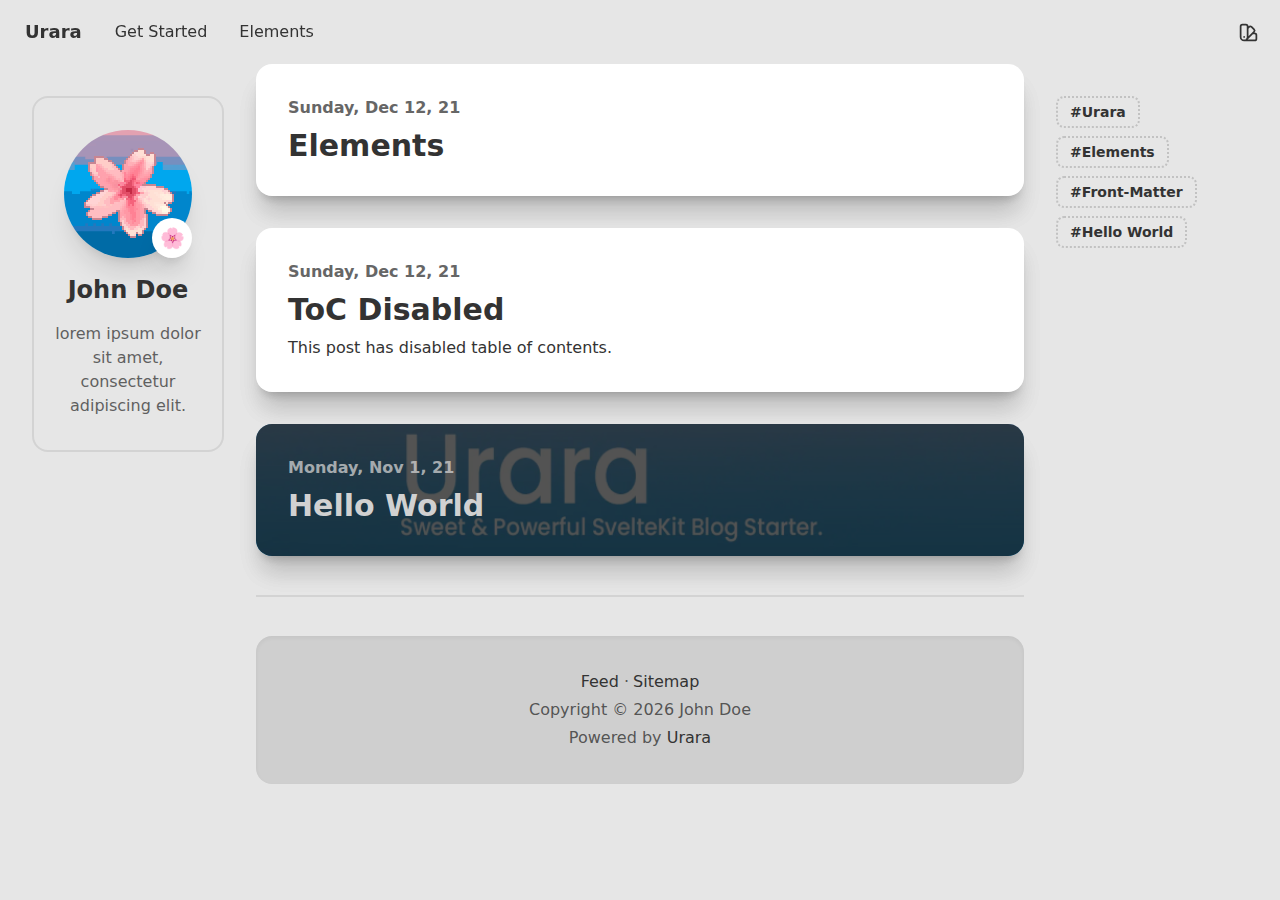
==== index.html @ 1e999d99 "deploy: 1e210a11bb8d150154e5f291336bfec9cc6b97ff" ====
<!DOCTYPE html>
<html lang="en-US">
  <head prefix="og: https://ogp.me/ns#">
    <meta charset="utf-8" />
    <meta name="generator" content="gh:importantimport/urara" />
    <meta name="viewport" content="width=device-width, initial-scale=1" />
    <link rel="manifest" crossorigin="use-credentials" href="/manifest.webmanifest" />
    <link rel="alternate" type="application/feed+json" href="/feed.json" />
    <link rel="alternate" type="application/atom+xml" href="/atom.xml" />
    <link rel="sitemap" type="application/xml" href="/sitemap.xml" />
    <meta http-equiv="content-security-policy" content="">
		<link href="./_app/immutable/assets/_layout.383e52f0.css" rel="stylesheet">
		<link href="./_app/immutable/assets/posts.2fa35b3e.css" rel="stylesheet">
		<link rel="modulepreload" href="./_app/immutable/entry/start.076b58f4.js">
		<link rel="modulepreload" href="./_app/immutable/chunks/index.fa95ab18.js">
		<link rel="modulepreload" href="./_app/immutable/chunks/singletons.edd735a8.js">
		<link rel="modulepreload" href="./_app/immutable/chunks/index.ac2ca6be.js">
		<link rel="modulepreload" href="./_app/immutable/entry/app.1ea7d0e5.js">
		<link rel="modulepreload" href="./_app/immutable/chunks/preload-helper.41c905a7.js">
		<link rel="modulepreload" href="./_app/immutable/entry/_layout.svelte.ae1e7adf.js">
		<link rel="modulepreload" href="./_app/immutable/chunks/posts.9bf54a43.js">
		<link rel="modulepreload" href="./_app/immutable/chunks/icon.c348f8dd.js">
		<link rel="modulepreload" href="./_app/immutable/entry/_layout.ts.cccaddcc.js">
		<link rel="modulepreload" href="./_app/immutable/chunks/_layout.e59680bc.js">
		<link rel="modulepreload" href="./_app/immutable/entry/_page.svelte.126771fa.js">
		<link rel="modulepreload" href="./_app/immutable/chunks/stores.74ae4f1d.js">
		<link rel="modulepreload" href="./_app/immutable/chunks/footer.77a085ba.js"><title>Urara - Sweet &amp; Powerful SvelteKit Blog Template</title><!-- HEAD_svelte-1592q3p_START --><!-- HEAD_svelte-1592q3p_END --><!-- HEAD_svelte-1kxdj3d_START --><link rel="shortcut icon" href="https://urara-demo.netlify.app/favicon.png" sizes="48x48" type="image/png"><link rel="apple-touch-icon" href="https://urara-demo.netlify.app/assets/any@180.png" sizes="180x180" type="image/png"><link rel="icon" href="https://urara-demo.netlify.app/assets/any@192.png" sizes="192x192" type="image/png"><!-- HEAD_svelte-1kxdj3d_END --><!-- HEAD_svelte-1g590ms_START --><meta name="theme-color"><!-- HEAD_svelte-1g590ms_END --><!-- HEAD_svelte-abrfj_START --><meta name="author" content="John Doe"><meta name="description" content="Powered by SvelteKit/Urara">
    <meta name="keywords">
    
      <link rel="canonical" href="https://urara-demo.netlify.app"><!-- HEAD_svelte-abrfj_END --><!-- HEAD_svelte-1y1uq0g_START --><meta property="og:site_name" content="Urara"><meta property="og:locale" content="en-US"><meta property="og:type" content="website">
    <meta property="og:image" content="https://urara-demo.netlify.app/assets/maskable@512.png">
    <meta property="og:description" content="Powered by SvelteKit/Urara">
    <meta property="og:title" content="Urara">
      <meta property="og:url" content="https://urara-demo.netlify.app"><!-- HEAD_svelte-1y1uq0g_END -->
  </head>
  <body itemscope itemtype="https://schema.org/WebPage">
    <div style="display: contents">










<header id="header" class="fixed z-50 w-screen transition-all duration-500 ease-in-out border-b-2 border-transparent max-h-[4.125rem] false"><div class="navbar"><div class="navbar-start">

<div class="dropdown lg:hidden"><label for="navbar-dropdown" tabindex="0" class="btn btn-square btn-ghost"><span class="i-heroicons-outline-menu-alt-1"></span></label>
  <ul id="navbar-dropdown" tabindex="0" class="menu menu-compact dropdown-content bg-base-100 text-base-content shadow-lg rounded-box min-w-max max-w-52 p-2"><li><a href="/hello-world">Get Started</a>
        </li><li><a href="/hello-world/elements">Elements</a>
        </li></ul></div>
<div class="swap order-last hidden lg:inline-grid"><button class="swap-on btn btn-ghost text-base font-normal normal-case transition-all duration-200 hidden">[object Object]</button>
  <ul class="swap-off menu menu-horizontal p-0"><li><a class="!rounded-btn" href="/hello-world">Get Started</a>
        </li><li><a class="!rounded-btn" href="/hello-world/elements">Elements</a>
        </li></ul></div>
        <a href="/" class="btn btn-ghost normal-case text-lg">Urara</a></div>
      <div class="navbar-end">
        <div id="change-theme" class="dropdown dropdown-end">
          
          <div tabindex="0" class="btn btn-square btn-ghost"><span class="i-heroicons-outline-color-swatch"></span></div>
          
          
          <ul tabindex="0" class="flex flex-nowrap shadow-2xl menu dropdown-content bg-base-100 text-base-content rounded-box w-52 p-2 gap-2 overflow-y-auto max-h-[21.5rem]"><button data-theme="cmyk" class="btn btn-ghost w-full hover:bg-primary group rounded-lg flex bg-base-100 p-2 transition-all"><p class="flex-1 text-left text-base-content group-hover:text-primary-content transition-color">🖨 Light</p>
                <div class="grid grid-cols-4 gap-0.5 m-auto"><div class="bg-primary w-1 h-4 rounded-btn"></div><div class="bg-secondary w-1 h-4 rounded-btn"></div><div class="bg-accent w-1 h-4 rounded-btn"></div><div class="bg-neutral w-1 h-4 rounded-btn"></div></div>
              </button><button data-theme="dracula" class="btn btn-ghost w-full hover:bg-primary group rounded-lg flex bg-base-100 p-2 transition-all"><p class="flex-1 text-left text-base-content group-hover:text-primary-content transition-color">🧛 Dark</p>
                <div class="grid grid-cols-4 gap-0.5 m-auto"><div class="bg-primary w-1 h-4 rounded-btn"></div><div class="bg-secondary w-1 h-4 rounded-btn"></div><div class="bg-accent w-1 h-4 rounded-btn"></div><div class="bg-neutral w-1 h-4 rounded-btn"></div></div>
              </button><button data-theme="valentine" class="btn btn-ghost w-full hover:bg-primary group rounded-lg flex bg-base-100 p-2 transition-all"><p class="flex-1 text-left text-base-content group-hover:text-primary-content transition-color">🌸 Valentine</p>
                <div class="grid grid-cols-4 gap-0.5 m-auto"><div class="bg-primary w-1 h-4 rounded-btn"></div><div class="bg-secondary w-1 h-4 rounded-btn"></div><div class="bg-accent w-1 h-4 rounded-btn"></div><div class="bg-neutral w-1 h-4 rounded-btn"></div></div>
              </button><button data-theme="aqua" class="btn btn-ghost w-full hover:bg-primary group rounded-lg flex bg-base-100 p-2 transition-all"><p class="flex-1 text-left text-base-content group-hover:text-primary-content transition-color">💦 Aqua</p>
                <div class="grid grid-cols-4 gap-0.5 m-auto"><div class="bg-primary w-1 h-4 rounded-btn"></div><div class="bg-secondary w-1 h-4 rounded-btn"></div><div class="bg-accent w-1 h-4 rounded-btn"></div><div class="bg-neutral w-1 h-4 rounded-btn"></div></div>
              </button><button data-theme="synthwave" class="btn btn-ghost w-full hover:bg-primary group rounded-lg flex bg-base-100 p-2 transition-all"><p class="flex-1 text-left text-base-content group-hover:text-primary-content transition-color">🌃 Synthwave</p>
                <div class="grid grid-cols-4 gap-0.5 m-auto"><div class="bg-primary w-1 h-4 rounded-btn"></div><div class="bg-secondary w-1 h-4 rounded-btn"></div><div class="bg-accent w-1 h-4 rounded-btn"></div><div class="bg-neutral w-1 h-4 rounded-btn"></div></div>
              </button><button data-theme="night" class="btn btn-ghost w-full hover:bg-primary group rounded-lg flex bg-base-100 p-2 transition-all"><p class="flex-1 text-left text-base-content group-hover:text-primary-content transition-color">🌃 Night</p>
                <div class="grid grid-cols-4 gap-0.5 m-auto"><div class="bg-primary w-1 h-4 rounded-btn"></div><div class="bg-secondary w-1 h-4 rounded-btn"></div><div class="bg-accent w-1 h-4 rounded-btn"></div><div class="bg-neutral w-1 h-4 rounded-btn"></div></div>
              </button><button data-theme="lofi" class="btn btn-ghost w-full hover:bg-primary group rounded-lg flex bg-base-100 p-2 transition-all"><p class="flex-1 text-left text-base-content group-hover:text-primary-content transition-color">🎶 Lo-Fi</p>
                <div class="grid grid-cols-4 gap-0.5 m-auto"><div class="bg-primary w-1 h-4 rounded-btn"></div><div class="bg-secondary w-1 h-4 rounded-btn"></div><div class="bg-accent w-1 h-4 rounded-btn"></div><div class="bg-neutral w-1 h-4 rounded-btn"></div></div>
              </button><button data-theme="lemonade" class="btn btn-ghost w-full hover:bg-primary group rounded-lg flex bg-base-100 p-2 transition-all"><p class="flex-1 text-left text-base-content group-hover:text-primary-content transition-color">🍋 Lemonade</p>
                <div class="grid grid-cols-4 gap-0.5 m-auto"><div class="bg-primary w-1 h-4 rounded-btn"></div><div class="bg-secondary w-1 h-4 rounded-btn"></div><div class="bg-accent w-1 h-4 rounded-btn"></div><div class="bg-neutral w-1 h-4 rounded-btn"></div></div>
              </button><button data-theme="cupcake" class="btn btn-ghost w-full hover:bg-primary group rounded-lg flex bg-base-100 p-2 transition-all"><p class="flex-1 text-left text-base-content group-hover:text-primary-content transition-color">🧁 Cupcake</p>
                <div class="grid grid-cols-4 gap-0.5 m-auto"><div class="bg-primary w-1 h-4 rounded-btn"></div><div class="bg-secondary w-1 h-4 rounded-btn"></div><div class="bg-accent w-1 h-4 rounded-btn"></div><div class="bg-neutral w-1 h-4 rounded-btn"></div></div>
              </button><button data-theme="garden" class="btn btn-ghost w-full hover:bg-primary group rounded-lg flex bg-base-100 p-2 transition-all"><p class="flex-1 text-left text-base-content group-hover:text-primary-content transition-color">🏡 Garden</p>
                <div class="grid grid-cols-4 gap-0.5 m-auto"><div class="bg-primary w-1 h-4 rounded-btn"></div><div class="bg-secondary w-1 h-4 rounded-btn"></div><div class="bg-accent w-1 h-4 rounded-btn"></div><div class="bg-neutral w-1 h-4 rounded-btn"></div></div>
              </button><button data-theme="retro" class="btn btn-ghost w-full hover:bg-primary group rounded-lg flex bg-base-100 p-2 transition-all"><p class="flex-1 text-left text-base-content group-hover:text-primary-content transition-color">🌇 Retro</p>
                <div class="grid grid-cols-4 gap-0.5 m-auto"><div class="bg-primary w-1 h-4 rounded-btn"></div><div class="bg-secondary w-1 h-4 rounded-btn"></div><div class="bg-accent w-1 h-4 rounded-btn"></div><div class="bg-neutral w-1 h-4 rounded-btn"></div></div>
              </button><button data-theme="black" class="btn btn-ghost w-full hover:bg-primary group rounded-lg flex bg-base-100 p-2 transition-all"><p class="flex-1 text-left text-base-content group-hover:text-primary-content transition-color">🖤 Black</p>
                <div class="grid grid-cols-4 gap-0.5 m-auto"><div class="bg-primary w-1 h-4 rounded-btn"></div><div class="bg-secondary w-1 h-4 rounded-btn"></div><div class="bg-accent w-1 h-4 rounded-btn"></div><div class="bg-neutral w-1 h-4 rounded-btn"></div></div>
              </button></ul></div></div></div></header>

<button id="totop" aria-label="scroll to top" class="fixed grid group btn btn-circle btn-lg border-none backdrop-blur bottom-6 right-6 z-50 duration-500 ease-in-out btn-ghost bg-base-100/30 md:bg-base-200/30 translate-y-24"><div class="radial-progress text-accent transition-all duration-500 ease-in-out group-hover:text-accent-focus col-start-1 row-start-1" style="--size:4rem; --thickness: 0.25rem; --value:undefined;"></div>
  <div class="border-4 border-base-content/10 group-hover:border-transparent col-start-1 row-start-1 rounded-full w-full h-full p-4 grid duration-500 ease-in-out"><span class="i-heroicons-solid-chevron-up !w-6 !h-6"></span></div></button>

<div class="bg-base-100 md:bg-base-200 min-h-screen pt-16 md:pb-8 lg:pb-16">



<div class="flex flex-col flex-nowrap justify-center xl:flex-row xl:flex-wrap h-feed"><div class="flex-1 w-full max-w-screen-md order-first mx-auto xl:mr-0 xl:ml-8 xl:max-w-md"><div class="h-card flex flex-col gap-4 sticky top-24 card card-body p-4 items-right xl:border-2 xl:py-8 border-base-content/10 xl:ml-auto xl:mr-8 xl:max-w-xs"><a href="https://urara-demo.netlify.app" class="hidden u-url u-uid">John Doe</a>
  <figure class="relative mx-auto group"><img class="u-photo rounded-full shadow-xl hover:shadow-2xl transition-shadow z-10 w-24 h-24 md:w-32 md:h-32" src="/assets/maskable@512.png" alt="John Doe">
    <div class="absolute z-20 rounded-full w-8 h-8 md:w-10 md:h-10 bottom-0 right-0 bg-base-100 shadow-xl text-lg md:text-xl text-center py-0.5 md:py-1.5">🌸</div></figure>
  <div class="text-center flex flex-col gap-2"><h2 class="text-2xl font-bold mt-0 mb-2 p-name">John Doe</h2>
    <p class="opacity-75 p-note"><!-- HTML_TAG_START -->lorem ipsum dolor sit amet, consectetur adipiscing elit.<!-- HTML_TAG_END --></p>
    </div></div></div>
  <div class="flex-1 w-full max-w-screen-md xl:order-last mx-auto xl:ml-0 xl:mr-8 xl:max-w-md"><div class="flex xl:flex-wrap gap-2 overflow-x-auto xl:overflow-x-hidden overflow-y-hidden max-h-24 my-auto xl:max-h-fit max-w-fit xl:max-w-full pl-8 md:px-0 xl:pl-8 xl:pt-8"><button id="Urara" class="btn btn-sm btn-ghost normal-case border-dotted border-base-content/20 border-2 mt-4 mb-8 xl:m-0">#Urara
          </button><button id="Elements" class="btn btn-sm btn-ghost normal-case border-dotted border-base-content/20 border-2 mt-4 mb-8 xl:m-0">#Elements
          </button><button id="Front-Matter" class="btn btn-sm btn-ghost normal-case border-dotted border-base-content/20 border-2 mt-4 mb-8 xl:m-0">#Front-Matter
          </button><button id="Hello World" class="btn btn-sm btn-ghost normal-case border-dotted border-base-content/20 border-2 mt-4 mb-8 xl:m-0">#Hello World
          </button></div></div>
  <div class="flex-none w-full max-w-screen-md mx-auto xl:mx-0">
      
      <main class="flex flex-col relative bg-base-100 md:bg-transparent md:gap-8 z-10" itemprop="mainEntityOfPage" itemscope itemtype="https://schema.org/Blog">
          
          <div class="rounded-box transition-all duration-500 ease-in-out hover:z-30 hover:shadow-lg md:shadow-xl md:hover:shadow-2xl md:hover:-translate-y-0.5"><article itemscope itemtype="https://schema.org/BlogPosting" itemprop="blogPost" class="h-entry card bg-base-100 rounded-none md:rounded-box md:shadow-xl overflow-hidden z-10   group">
  
  
  <div class="card-body gap-0 "><div class="flex flex-col gap-2">
      <div class="flex font-semibold gap-1.5"><a rel="author" class="opacity-75 hover:opacity-100 hover:text-primary duration-500 ease-in-out p-author h-card hidden" href="https://urara-demo.netlify.app">John Doe</a>
  <span class="opacity-50 hidden">/</span>
  <a href="/hello-world/elements" class="u-url u-uid swap group/time"><time class="group-hover/time:opacity-0 font-semibold opacity-75 duration-500 ease-in-out mr-auto dt-published" datetime="2021-12-12T00:00:00.000Z" itemprop="datePublished">Sunday, Dec 12, 21</time>
    <time class="opacity-0 group-hover/time:opacity-100 font-semibold text-primary duration-500 ease-in-out mr-auto dt-updated" datetime="2023-04-06T08:01:48.869Z" itemprop="dateModified">Thursday, Apr 6, 23</time></a></div>
      <h2 itemprop="name headline" class="card-title text-3xl mr-auto bg-[length:100%_0%] bg-[position:0_88%] underline decoration-4 decoration-transparent group-hover:decoration-primary hover:bg-[length:100%_100%] hover:text-primary-content bg-gradient-to-t from-primary to-primary bg-no-repeat transition-all ease-in-out duration-300"><a itemprop="url" class="u-url p-name" href="/hello-world/elements">Elements</a></h2>
      </div>
    <main itemprop="articleBody" class="urara-prose prose e-content"></main>
    </div>
  </article>
          </div>
          
          <div class="rounded-box transition-all duration-500 ease-in-out hover:z-30 hover:shadow-lg md:shadow-xl md:hover:shadow-2xl md:hover:-translate-y-0.5"><article itemscope itemtype="https://schema.org/BlogPosting" itemprop="blogPost" class="h-entry card bg-base-100 rounded-none md:rounded-box md:shadow-xl overflow-hidden z-10   group">
  
  
  <div class="card-body gap-0 "><div class="flex flex-col gap-2">
      <div class="flex font-semibold gap-1.5"><a rel="author" class="opacity-75 hover:opacity-100 hover:text-primary duration-500 ease-in-out p-author h-card hidden" href="https://urara-demo.netlify.app">John Doe</a>
  <span class="opacity-50 hidden">/</span>
  <a href="/hello-world/toc-disabled" class="u-url u-uid swap group/time"><time class="group-hover/time:opacity-0 font-semibold opacity-75 duration-500 ease-in-out mr-auto dt-published" datetime="2021-12-12T00:00:00.000Z" itemprop="datePublished">Sunday, Dec 12, 21</time>
    <time class="opacity-0 group-hover/time:opacity-100 font-semibold text-primary duration-500 ease-in-out mr-auto dt-updated" datetime="2023-04-06T08:01:48.869Z" itemprop="dateModified">Thursday, Apr 6, 23</time></a></div>
      <h2 itemprop="name headline" class="card-title text-3xl mr-auto bg-[length:100%_0%] bg-[position:0_88%] underline decoration-4 decoration-transparent group-hover:decoration-primary hover:bg-[length:100%_100%] hover:text-primary-content bg-gradient-to-t from-primary to-primary bg-no-repeat transition-all ease-in-out duration-300"><a itemprop="url" class="u-url p-name" href="/hello-world/toc-disabled">ToC Disabled</a></h2>
      <p itemprop="description" class="p-summary mb-auto">This post has disabled table of contents.</p></div>
    <main itemprop="articleBody" class="urara-prose prose e-content"></main>
    </div>
  </article>
          </div>
          
          <div class="rounded-box transition-all duration-500 ease-in-out hover:z-30 hover:shadow-lg md:shadow-xl md:hover:shadow-2xl md:hover:-translate-y-0.5"><article itemscope itemtype="https://schema.org/BlogPosting" itemprop="blogPost" class="h-entry card bg-base-100 rounded-none md:rounded-box md:shadow-xl overflow-hidden z-10   group image-full before:!rounded-none">
  
  <figure class="!block"><picture><source srcset="/_app/immutable/assets/urara.313e3d84.avif 736w" type="image/avif">
    <img src="/hello-world/urara.webp" alt="/hello-world/urara.webp" class="u-featured object-center h-full w-full absolute group-hover:scale-105 transition-transform duration-500 ease-in-out" loading="eager" decoding="auto"></picture></figure>
  <div class="card-body gap-0 md:col-start-1 md:row-start-1 md:text-neutral-content md:z-20"><div class="flex flex-col gap-2">
      <div class="flex font-semibold gap-1.5"><a rel="author" class="opacity-75 hover:opacity-100 hover:text-primary duration-500 ease-in-out p-author h-card hidden" href="https://urara-demo.netlify.app">John Doe</a>
  <span class="opacity-50 hidden">/</span>
  <a href="/hello-world" class="u-url u-uid swap group/time"><time class="group-hover/time:opacity-0 font-semibold opacity-75 duration-500 ease-in-out mr-auto dt-published" datetime="2021-11-01T00:00:00.000Z" itemprop="datePublished">Monday, Nov 1, 21</time>
    <time class="opacity-0 group-hover/time:opacity-100 font-semibold text-primary duration-500 ease-in-out mr-auto dt-updated" datetime="2021-12-12T00:00:00.000Z" itemprop="dateModified">Sunday, Dec 12, 21</time></a></div>
      <h2 itemprop="name headline" class="card-title text-3xl mr-auto bg-[length:100%_0%] bg-[position:0_88%] underline decoration-4 decoration-transparent group-hover:decoration-primary hover:bg-[length:100%_100%] hover:text-primary-content bg-gradient-to-t from-primary to-primary bg-no-repeat transition-all ease-in-out duration-300"><a itemprop="url" class="u-url p-name" href="/hello-world">Hello World</a></h2>
      </div>
    <main itemprop="articleBody" class="urara-prose prose e-content"></main>
    </div>
  </article>
          </div></main>
      <div class="sticky bottom-0 md:static md:mt-8 hidden"><div class="divider mt-0 mb-8 hidden lg:flex"></div>
        <footer id="footer" class="footer footer-center bg-base-300 text-base-content shadow-inner p-8 md:rounded-box  "><div class="prose"><p><a href="/atom.xml" rel="noopener noreferrer external" target="_blank">Feed</a>
          <span class="mr-1">·</span><a href="/sitemap.xml" rel="noopener noreferrer external" target="_blank">Sitemap</a>
          
        <br>
      Copyright © 2023
      John Doe
      <br>
      Powered by
      <a rel="noopener noreferrer external" target="_blank" class="tooltip tooltip-secondary hover:text-secondary" data-tip="🌸 [δ] - Based on MDsveX & SvelteKit 🌸" href="https://github.com/importantimport/urara">Urara
      </a>
      </p></div></footer></div></div></div></div>


			<script type="application/json" data-sveltekit-fetched data-url="/posts.json">{"status":200,"statusText":"","headers":{},"body":"[{\"title\":\"Elements\",\"created\":\"2021-12-12T00:00:00.000Z\",\"tags\":[\"Urara\",\"Elements\"],\"flags\":[],\"updated\":\"2023-04-06T08:01:48.869Z\",\"slug\":\"/hello-world/elements/+page.svelte.md\",\"path\":\"/hello-world/elements\",\"toc\":[{\"depth\":2,\"title\":\"Headings\",\"slug\":\"headings\"},{\"depth\":3,\"title\":\"Heading\",\"slug\":\"heading\"},{\"depth\":4,\"title\":\"Heading\",\"slug\":\"heading-1\"},{\"depth\":5,\"title\":\"Heading\",\"slug\":\"heading-2\"},{\"depth\":6,\"title\":\"Heading\",\"slug\":\"heading-3\"},{\"depth\":2,\"title\":\"Paragraphs\",\"slug\":\"paragraphs\"},{\"depth\":2,\"title\":\"Lists\",\"slug\":\"lists\"},{\"depth\":3,\"title\":\"Definition List (dl)\",\"slug\":\"definition-list-dl\"},{\"depth\":3,\"title\":\"Ordered List (ol)\",\"slug\":\"ordered-list-ol\"},{\"depth\":3,\"title\":\"Unordered List (ul)\",\"slug\":\"unordered-list-ul\"},{\"depth\":3,\"title\":\"Checkbox List (ul)\",\"slug\":\"checkbox-list-ul\"},{\"depth\":2,\"title\":\"Table\",\"slug\":\"table\"},{\"depth\":2,\"title\":\"Footnotes\",\"slug\":\"footnotes\"},{\"depth\":2,\"title\":\"Code\",\"slug\":\"code\"},{\"depth\":2,\"title\":\"Misc\",\"slug\":\"misc\"},{\"depth\":2,\"title\":\"Svelte Components\",\"slug\":\"svelte-components\"}],\"type\":\"article\",\"html\":\"\"},{\"title\":\"ToC Disabled\",\"summary\":\"This post has disabled table of contents.\",\"created\":\"2021-12-12T00:00:00.000Z\",\"tags\":[\"Front-Matter\"],\"toc\":false,\"flags\":[],\"updated\":\"2023-04-06T08:01:48.869Z\",\"slug\":\"/hello-world/toc-disabled/+page.md\",\"path\":\"/hello-world/toc-disabled\",\"type\":\"article\",\"html\":\"\"},{\"title\":\"Hello World\",\"image\":\"/hello-world/urara.webp\",\"created\":\"2021-11-01T00:00:00.000Z\",\"updated\":\"2021-12-12T00:00:00.000Z\",\"tags\":[\"Hello World\",\"Urara\"],\"flags\":[],\"slug\":\"/hello-world/+page.svelte.md\",\"path\":\"/hello-world\",\"toc\":[{\"depth\":2,\"title\":\"Developing\",\"slug\":\"developing\"},{\"depth\":2,\"title\":\"Building\",\"slug\":\"building\"},{\"depth\":2,\"title\":\"Documentation\",\"slug\":\"documentation\"}],\"type\":\"article\",\"html\":\"\"}]"}</script>
			<script>
				{
					__sveltekit_1vt6987 = {
						env: {},
						base: new URL(".", location).pathname.slice(0, -1),
						element: document.currentScript.parentElement
					};

					const data = [null,null];

					Promise.all([
						import("./_app/immutable/entry/start.076b58f4.js"),
						import("./_app/immutable/entry/app.1ea7d0e5.js")
					]).then(([kit, app]) => {
						kit.start(app, __sveltekit_1vt6987.element, {
							node_ids: [0, 2],
							data,
							form: null,
							error: null
						});
					});
				}
			</script>
		</div>
  </body>
</html>
---- _app/immutable/assets/_layout.383e52f0.css ----
.i-heroicons-outline-chevron-left{--un-icon:url("data:image/svg+xml;utf8,%3Csvg viewBox='0 0 24 24' width='1.5em' height='1.5em' xmlns='http://www.w3.org/2000/svg' %3E%3Cpath fill='none' stroke='currentColor' stroke-linecap='round' stroke-linejoin='round' stroke-width='2' d='m15 19l-7-7l7-7'/%3E%3C/svg%3E")}.i-heroicons-outline-chevron-left,.i-heroicons-outline-chevron-right{background-color:currentColor;color:inherit;height:1.5em;-webkit-mask:var(--un-icon) no-repeat;mask:var(--un-icon) no-repeat;-webkit-mask-size:100% 100%;mask-size:100% 100%;width:1.5em}.i-heroicons-outline-chevron-right{--un-icon:url("data:image/svg+xml;utf8,%3Csvg viewBox='0 0 24 24' width='1.5em' height='1.5em' xmlns='http://www.w3.org/2000/svg' %3E%3Cpath fill='none' stroke='currentColor' stroke-linecap='round' stroke-linejoin='round' stroke-width='2' d='m9 5l7 7l-7 7'/%3E%3C/svg%3E")}.i-heroicons-outline-color-swatch{--un-icon:url("data:image/svg+xml;utf8,%3Csvg viewBox='0 0 24 24' width='1.5em' height='1.5em' xmlns='http://www.w3.org/2000/svg' %3E%3Cpath fill='none' stroke='currentColor' stroke-linecap='round' stroke-linejoin='round' stroke-width='2' d='M7 21a4 4 0 0 1-4-4V5a2 2 0 0 1 2-2h4a2 2 0 0 1 2 2v12a4 4 0 0 1-4 4Zm0 0h12a2 2 0 0 0 2-2v-4a2 2 0 0 0-2-2h-2.343M11 7.343l1.657-1.657a2 2 0 0 1 2.828 0l2.829 2.829a2 2 0 0 1 0 2.828l-8.486 8.485M7 17h.01'/%3E%3C/svg%3E")}.i-heroicons-outline-color-swatch,.i-heroicons-outline-menu-alt-1{background-color:currentColor;color:inherit;height:1.5em;-webkit-mask:var(--un-icon) no-repeat;mask:var(--un-icon) no-repeat;-webkit-mask-size:100% 100%;mask-size:100% 100%;width:1.5em}.i-heroicons-outline-menu-alt-1{--un-icon:url("data:image/svg+xml;utf8,%3Csvg viewBox='0 0 24 24' width='1.5em' height='1.5em' xmlns='http://www.w3.org/2000/svg' %3E%3Cpath fill='none' stroke='currentColor' stroke-linecap='round' stroke-linejoin='round' stroke-width='2' d='M4 6h16M4 12h8m-8 6h16'/%3E%3C/svg%3E")}.i-heroicons-outline-reply{--un-icon:url("data:image/svg+xml;utf8,%3Csvg viewBox='0 0 24 24' width='1.5em' height='1.5em' xmlns='http://www.w3.org/2000/svg' %3E%3Cpath fill='none' stroke='currentColor' stroke-linecap='round' stroke-linejoin='round' stroke-width='2' d='M3 10h10a8 8 0 0 1 8 8v2M3 10l6 6m-6-6l6-6'/%3E%3C/svg%3E")}.i-heroicons-outline-reply,.i-heroicons-outline-search{background-color:currentColor;color:inherit;height:1.5em;-webkit-mask:var(--un-icon) no-repeat;mask:var(--un-icon) no-repeat;-webkit-mask-size:100% 100%;mask-size:100% 100%;width:1.5em}.i-heroicons-outline-search{--un-icon:url("data:image/svg+xml;utf8,%3Csvg viewBox='0 0 24 24' width='1.5em' height='1.5em' xmlns='http://www.w3.org/2000/svg' %3E%3Cpath fill='none' stroke='currentColor' stroke-linecap='round' stroke-linejoin='round' stroke-width='2' d='m21 21l-6-6m2-5a7 7 0 1 1-14 0a7 7 0 0 1 14 0Z'/%3E%3C/svg%3E")}.i-heroicons-outline-sort-ascending{--un-icon:url("data:image/svg+xml;utf8,%3Csvg viewBox='0 0 24 24' width='1.5em' height='1.5em' xmlns='http://www.w3.org/2000/svg' %3E%3Cpath fill='none' stroke='currentColor' stroke-linecap='round' stroke-linejoin='round' stroke-width='2' d='M3 4h13M3 8h9m-9 4h6m4 0l4-4m0 0l4 4m-4-4v12'/%3E%3C/svg%3E")}.i-heroicons-outline-sort-ascending,.i-heroicons-outline-sort-descending{background-color:currentColor;color:inherit;height:1.5em;-webkit-mask:var(--un-icon) no-repeat;mask:var(--un-icon) no-repeat;-webkit-mask-size:100% 100%;mask-size:100% 100%;width:1.5em}.i-heroicons-outline-sort-descending{--un-icon:url("data:image/svg+xml;utf8,%3Csvg viewBox='0 0 24 24' width='1.5em' height='1.5em' xmlns='http://www.w3.org/2000/svg' %3E%3Cpath fill='none' stroke='currentColor' stroke-linecap='round' stroke-linejoin='round' stroke-width='2' d='M3 4h13M3 8h9m-9 4h9m5-4v12m0 0l-4-4m4 4l4-4'/%3E%3C/svg%3E")}.i-heroicons-outline-trash{--un-icon:url("data:image/svg+xml;utf8,%3Csvg viewBox='0 0 24 24' width='1.5em' height='1.5em' xmlns='http://www.w3.org/2000/svg' %3E%3Cpath fill='none' stroke='currentColor' stroke-linecap='round' stroke-linejoin='round' stroke-width='2' d='m19 7l-.867 12.142A2 2 0 0 1 16.138 21H7.862a2 2 0 0 1-1.995-1.858L5 7m5 4v6m4-6v6m1-10V4a1 1 0 0 0-1-1h-4a1 1 0 0 0-1 1v3M4 7h16'/%3E%3C/svg%3E")}.i-heroicons-outline-trash,.i-heroicons-outline-x{background-color:currentColor;color:inherit;height:1.5em;-webkit-mask:var(--un-icon) no-repeat;mask:var(--un-icon) no-repeat;-webkit-mask-size:100% 100%;mask-size:100% 100%;width:1.5em}.i-heroicons-outline-x{--un-icon:url("data:image/svg+xml;utf8,%3Csvg viewBox='0 0 24 24' width='1.5em' height='1.5em' xmlns='http://www.w3.org/2000/svg' %3E%3Cpath fill='none' stroke='currentColor' stroke-linecap='round' stroke-linejoin='round' stroke-width='2' d='M6 18L18 6M6 6l12 12'/%3E%3C/svg%3E")}.i-heroicons-solid-chevron-down{--un-icon:url("data:image/svg+xml;utf8,%3Csvg viewBox='0 0 20 20' width='1.5em' height='1.5em' xmlns='http://www.w3.org/2000/svg' %3E%3Cpath fill='currentColor' fill-rule='evenodd' d='M5.293 7.293a1 1 0 0 1 1.414 0L10 10.586l3.293-3.293a1 1 0 1 1 1.414 1.414l-4 4a1 1 0 0 1-1.414 0l-4-4a1 1 0 0 1 0-1.414Z' clip-rule='evenodd'/%3E%3C/svg%3E")}.i-heroicons-solid-chevron-down,.i-heroicons-solid-chevron-right{background-color:currentColor;color:inherit;height:1.5em;-webkit-mask:var(--un-icon) no-repeat;mask:var(--un-icon) no-repeat;-webkit-mask-size:100% 100%;mask-size:100% 100%;width:1.5em}.i-heroicons-solid-chevron-right{--un-icon:url("data:image/svg+xml;utf8,%3Csvg viewBox='0 0 20 20' width='1.5em' height='1.5em' xmlns='http://www.w3.org/2000/svg' %3E%3Cpath fill='currentColor' fill-rule='evenodd' d='M7.293 14.707a1 1 0 0 1 0-1.414L10.586 10L7.293 6.707a1 1 0 0 1 1.414-1.414l4 4a1 1 0 0 1 0 1.414l-4 4a1 1 0 0 1-1.414 0Z' clip-rule='evenodd'/%3E%3C/svg%3E")}.i-heroicons-solid-chevron-up{--un-icon:url("data:image/svg+xml;utf8,%3Csvg viewBox='0 0 20 20' width='1.5em' height='1.5em' xmlns='http://www.w3.org/2000/svg' %3E%3Cpath fill='currentColor' fill-rule='evenodd' d='M14.707 12.707a1 1 0 0 1-1.414 0L10 9.414l-3.293 3.293a1 1 0 0 1-1.414-1.414l4-4a1 1 0 0 1 1.414 0l4 4a1 1 0 0 1 0 1.414Z' clip-rule='evenodd'/%3E%3C/svg%3E");background-color:currentColor;color:inherit;height:1.5em;-webkit-mask:var(--un-icon) no-repeat;mask:var(--un-icon) no-repeat;-webkit-mask-size:100% 100%;mask-size:100% 100%;width:1.5em}*,:after,:before{border:0 solid #e5e7eb;box-sizing:border-box}:after,:before{--tw-content:""}html{-webkit-text-size-adjust:100%;font-feature-settings:normal;font-family:ui-sans-serif,system-ui,-apple-system,BlinkMacSystemFont,Segoe UI,Roboto,Helvetica Neue,Arial,Noto Sans,sans-serif,Apple Color Emoji,Segoe UI Emoji,Segoe UI Symbol,Noto Color Emoji;line-height:1.5;-moz-tab-size:4;-o-tab-size:4;tab-size:4}body{line-height:inherit;margin:0}hr{border-top-width:1px;color:inherit;height:0}abbr:where([title]){-webkit-text-decoration:underline dotted;text-decoration:underline dotted}h1,h2,h3,h4,h5,h6{font-size:inherit;font-weight:inherit}a{color:inherit;text-decoration:inherit}b,strong{font-weight:bolder}code,kbd,pre,samp{font-family:ui-monospace,SFMono-Regular,Menlo,Monaco,Consolas,Liberation Mono,Courier New,monospace;font-size:1em}small{font-size:80%}sub,sup{font-size:75%;line-height:0;position:relative;vertical-align:baseline}sub{bottom:-.25em}sup{top:-.5em}table{border-collapse:collapse;border-color:inherit;text-indent:0}button,input,optgroup,select,textarea{color:inherit;font-family:inherit;font-size:100%;font-weight:inherit;line-height:inherit;margin:0;padding:0}button,select{text-transform:none}[type=button],[type=reset],[type=submit],button{-webkit-appearance:button;background-color:transparent;background-image:none}:-moz-focusring{outline:auto}:-moz-ui-invalid{box-shadow:none}progress{vertical-align:baseline}::-webkit-inner-spin-button,::-webkit-outer-spin-button{height:auto}[type=search]{-webkit-appearance:textfield;outline-offset:-2px}::-webkit-search-decoration{-webkit-appearance:none}::-webkit-file-upload-button{-webkit-appearance:button;font:inherit}summary{display:list-item}blockquote,dd,dl,figure,h1,h2,h3,h4,h5,h6,hr,p,pre{margin:0}fieldset{margin:0}fieldset,legend{padding:0}menu,ol,ul{list-style:none;margin:0;padding:0}textarea{resize:vertical}input::-moz-placeholder,textarea::-moz-placeholder{color:#9ca3af;opacity:1}input::placeholder,textarea::placeholder{color:#9ca3af;opacity:1}[role=button],button{cursor:pointer}:disabled{cursor:default}audio,canvas,embed,iframe,img,object,svg,video{display:block;vertical-align:middle}img,video{height:auto;max-width:100%}[hidden]{display:none}:root,[data-theme]{background-color:hsla(var(--b1)/var(--tw-bg-opacity,1));color:hsla(var(--bc)/var(--tw-text-opacity,1))}html{-webkit-tap-highlight-color:transparent}:root,[data-theme=cmyk]{--pf:202.72 83.251% 48.157%;--sf:335.25 77.67% 47.686%;--af:56.195 100% 47.843%;--nf:0 0% 8.1569%;--b2:0 0% 90%;--b3:0 0% 81%;--bc:0 0% 20%;--pc:202.72 100% 12.039%;--sc:335.25 100% 91.922%;--ac:56.195 100% 11.961%;--nc:0 0% 82.039%;--inc:192.2 100% 10.431%;--suc:291.06 100% 87.608%;--wac:25.027 100% 11.333%;--erc:3.956 100% 91.137%;--rounded-box:1rem;--rounded-btn:.5rem;--rounded-badge:1.9rem;--animation-btn:.25s;--animation-input:.2s;--btn-text-case:uppercase;--btn-focus-scale:.95;--border-btn:1px;--tab-border:1px;--tab-radius:.5rem;--p:202.72 83.251% 60.196%;--s:335.25 77.67% 59.608%;--a:56.195 100% 59.804%;--n:0 0% 10.196%;--b1:0 0% 100%;--in:192.2 48.361% 52.157%;--su:291.06 48.454% 38.039%;--wa:25.027 84.615% 56.667%;--er:3.956 80.531% 55.686%;color-scheme:light}[data-theme=dracula]{--pf:325.52 100% 58.98%;--sf:264.71 89.474% 62.118%;--af:31.02 100% 56.941%;--nf:229.57 15.033% 24%;--b2:231.43 14.894% 16.588%;--b3:231.43 14.894% 14.929%;--pc:325.52 100% 14.745%;--sc:264.71 100% 15.529%;--ac:31.02 100% 14.235%;--nc:229.57 70.868% 86%;--inc:190.53 100% 15.373%;--suc:135.18 100% 12.941%;--wac:64.909 100% 15.294%;--erc:0 100% 93.333%;--rounded-box:1rem;--rounded-btn:.5rem;--rounded-badge:1.9rem;--animation-btn:.25s;--animation-input:.2s;--btn-text-case:uppercase;--btn-focus-scale:.95;--border-btn:1px;--tab-border:1px;--tab-radius:.5rem;--p:325.52 100% 73.725%;--s:264.71 89.474% 77.647%;--a:31.02 100% 71.176%;--n:229.57 15.033% 30%;--b1:231.43 14.894% 18.431%;--bc:60 30% 96.078%;--in:190.53 96.61% 76.863%;--su:135.18 94.444% 64.706%;--wa:64.909 91.667% 76.471%;--er:0 100% 66.667%;color-scheme:dark}[data-theme=valentine]{--pf:353.23 73.81% 53.647%;--sf:254.12 86.441% 61.49%;--af:181.41 55.556% 56%;--nf:336 42.857% 38.431%;--b2:318.46 46.429% 80.118%;--b3:318.46 46.429% 72.106%;--pc:353.23 100% 13.412%;--sc:254.12 100% 15.373%;--ac:181.41 100% 14%;--inc:221.21 100% 90.667%;--suc:142.13 100% 87.255%;--wac:32.133 100% 8.7451%;--erc:0 100% 90.118%;--rounded-box:1rem;--rounded-badge:1.9rem;--animation-btn:.25s;--animation-input:.2s;--btn-text-case:uppercase;--btn-focus-scale:.95;--border-btn:1px;--tab-border:1px;--tab-radius:.5rem;--p:353.23 73.81% 67.059%;--s:254.12 86.441% 76.863%;--a:181.41 55.556% 70%;--n:336 42.857% 48.039%;--nc:318.46 46.429% 89.02%;--b1:318.46 46.429% 89.02%;--bc:343.64 38.462% 28.039%;--in:221.21 83.193% 53.333%;--su:142.13 76.216% 36.275%;--wa:32.133 94.619% 43.725%;--er:0 72.222% 50.588%;--rounded-btn:1.9rem;color-scheme:light}[data-theme=aqua]{--pf:181.79 92.857% 39.529%;--sf:274.41 30.909% 45.49%;--af:47.059 100% 64%;--nf:205.4 53.725% 40%;--b2:218.61 52.511% 38.647%;--b3:218.61 52.511% 34.782%;--bc:218.61 100% 88.588%;--sc:274.41 100% 91.373%;--ac:47.059 100% 16%;--nc:205.4 100% 90%;--inc:221.21 100% 90.667%;--suc:142.13 100% 87.255%;--wac:32.133 100% 8.7451%;--erc:0 100% 90.118%;--rounded-box:1rem;--rounded-btn:.5rem;--rounded-badge:1.9rem;--animation-btn:.25s;--animation-input:.2s;--btn-text-case:uppercase;--btn-focus-scale:.95;--border-btn:1px;--tab-border:1px;--tab-radius:.5rem;--p:181.79 92.857% 49.412%;--pc:181.41 100% 16.667%;--s:274.41 30.909% 56.863%;--a:47.059 100% 80%;--n:205.4 53.725% 50%;--b1:218.61 52.511% 42.941%;--in:221.21 83.193% 53.333%;--su:142.13 76.216% 36.275%;--wa:32.133 94.619% 43.725%;--er:0 72.222% 50.588%;color-scheme:dark}[data-theme=synthwave]{--pf:320.73 69.62% 55.216%;--sf:197.03 86.592% 51.922%;--af:48 89.041% 45.647%;--nf:253.22 60.825% 15.216%;--b2:253.85 59.091% 23.294%;--b3:253.85 59.091% 20.965%;--pc:320.73 100% 13.804%;--sc:197.03 100% 12.98%;--ac:48 100% 11.412%;--rounded-box:1rem;--rounded-btn:.5rem;--rounded-badge:1.9rem;--animation-btn:.25s;--animation-input:.2s;--btn-text-case:uppercase;--btn-focus-scale:.95;--border-btn:1px;--tab-border:1px;--tab-radius:.5rem;--p:320.73 69.62% 69.02%;--s:197.03 86.592% 64.902%;--a:48 89.041% 57.059%;--n:253.22 60.825% 19.02%;--nc:260 60% 98.039%;--b1:253.85 59.091% 25.882%;--bc:260 60% 98.039%;--in:199.13 86.957% 63.922%;--inc:257.45 63.218% 17.059%;--su:168.1 74.233% 68.039%;--suc:257.45 63.218% 17.059%;--wa:48 89.041% 57.059%;--wac:257.45 63.218% 17.059%;--er:351.85 73.636% 56.863%;--erc:260 60% 98.039%;color-scheme:dark}[data-theme=night]{--pf:198.44 93.204% 47.686%;--sf:234.45 89.474% 59.137%;--af:328.85 85.621% 56%;--b2:222.22 47.368% 10.059%;--b3:222.22 47.368% 9.0529%;--bc:222.22 65.563% 82.235%;--pc:198.44 100% 11.922%;--sc:234.45 100% 14.784%;--ac:328.85 100% 14%;--nc:217.24 75.772% 83.49%;--inc:198.46 100% 9.6078%;--suc:172.46 100% 10.078%;--wac:40.61 100% 12.706%;--erc:350.94 100% 14.235%;--rounded-box:1rem;--rounded-btn:.5rem;--rounded-badge:1.9rem;--animation-btn:.25s;--animation-input:.2s;--btn-text-case:uppercase;--btn-focus-scale:.95;--border-btn:1px;--tab-border:1px;--tab-radius:.5rem;--p:198.44 93.204% 59.608%;--s:234.45 89.474% 73.922%;--a:328.85 85.621% 70%;--n:217.24 32.584% 17.451%;--nf:217.06 30.357% 21.961%;--b1:222.22 47.368% 11.176%;--in:198.46 90.204% 48.039%;--su:172.46 66.008% 50.392%;--wa:40.61 88.172% 63.529%;--er:350.94 94.558% 71.176%;color-scheme:dark}[data-theme=lofi]{--pf:0 0% 4.0784%;--sf:0 1.9608% 8%;--af:0 0% 11.922%;--nf:0 0% 0%;--btn-text-case:uppercase;--border-btn:1px;--tab-border:1px;--p:0 0% 5.098%;--pc:0 0% 100%;--s:0 1.9608% 10%;--sc:0 0% 100%;--a:0 0% 14.902%;--ac:0 0% 100%;--n:0 0% 0%;--nc:0 0% 100%;--b1:0 0% 100%;--b2:0 0% 94.902%;--b3:0 1.9608% 90%;--bc:0 0% 0%;--in:212.35 100% 47.647%;--inc:0 0% 100%;--su:136.84 72.152% 46.471%;--suc:0 0% 100%;--wa:4.5614 100% 66.471%;--wac:0 0% 100%;--er:325.05 77.6% 49.02%;--erc:0 0% 100%;--rounded-box:.25rem;--rounded-btn:.125rem;--rounded-badge:.125rem;--animation-btn:0;--animation-input:0;--btn-focus-scale:1;--tab-radius:0;color-scheme:light}[data-theme=lemonade]{--pf:88.8 96.154% 24.471%;--sf:60 80.952% 43.765%;--af:62.553 79.661% 70.745%;--nf:238.42 43.182% 13.804%;--b2:0 0% 90%;--b3:0 0% 81%;--bc:0 0% 20%;--pc:88.8 100% 86.118%;--sc:60 100% 10.941%;--ac:62.553 100% 17.686%;--nc:238.42 99.052% 83.451%;--inc:191.61 79.118% 16.902%;--suc:74.458 100% 15.725%;--wac:50.182 100% 15.059%;--erc:.98361 100% 16.588%;--rounded-box:1rem;--rounded-btn:.5rem;--rounded-badge:1.9rem;--animation-btn:.25s;--animation-input:.2s;--btn-text-case:uppercase;--btn-focus-scale:.95;--border-btn:1px;--tab-border:1px;--tab-radius:.5rem;--p:88.8 96.154% 30.588%;--s:60 80.952% 54.706%;--a:62.553 79.661% 88.431%;--n:238.42 43.182% 17.255%;--b1:0 0% 100%;--in:191.61 39.241% 84.51%;--su:74.458 76.147% 78.627%;--wa:50.182 87.302% 75.294%;--er:.98361 70.115% 82.941%;color-scheme:light}[data-theme=cupcake]{--pf:183.03 47.368% 47.216%;--sf:338.25 71.429% 62.431%;--af:39 84.112% 46.431%;--nf:280 46.479% 11.137%;--in:198 93% 60%;--su:158 64% 52%;--wa:43 96% 56%;--er:0 91% 71%;--pc:183.03 100% 11.804%;--sc:338.25 100% 15.608%;--ac:39 100% 11.608%;--nc:280 82.688% 82.784%;--inc:198 100% 12%;--suc:158 100% 10%;--wac:43 100% 11%;--erc:0 100% 14%;--rounded-box:1rem;--rounded-badge:1.9rem;--animation-btn:.25s;--animation-input:.2s;--btn-text-case:uppercase;--btn-focus-scale:.95;--border-btn:1px;--p:183.03 47.368% 59.02%;--s:338.25 71.429% 78.039%;--a:39 84.112% 58.039%;--n:280 46.479% 13.922%;--b1:24 33.333% 97.059%;--b2:26.667 21.951% 91.961%;--b3:22.5 14.286% 89.02%;--bc:280 46.479% 13.922%;--rounded-btn:1.9rem;--tab-border:2px;--tab-radius:.5rem;color-scheme:light}[data-theme=garden]{--pf:138.86 15.982% 34.353%;--sf:96.923 37.143% 74.51%;--af:0 67.742% 75.137%;--nf:0 3.9106% 28.078%;--b2:0 4.3478% 81.882%;--b3:0 4.3478% 73.694%;--in:198 93% 60%;--su:158 64% 52%;--wa:43 96% 56%;--er:0 91% 71%;--pc:138.86 100% 88.588%;--inc:198 100% 12%;--suc:158 100% 10%;--wac:43 100% 11%;--erc:0 100% 14%;--rounded-box:1rem;--rounded-btn:.5rem;--rounded-badge:1.9rem;--animation-btn:.25s;--animation-input:.2s;--btn-text-case:uppercase;--btn-focus-scale:.95;--border-btn:1px;--tab-border:1px;--tab-radius:.5rem;--p:138.86 15.982% 42.941%;--s:96.923 37.143% 93.137%;--sc:96 32.468% 15.098%;--a:0 67.742% 93.922%;--ac:0 21.951% 16.078%;--n:0 3.9106% 35.098%;--nc:0 4.3478% 90.98%;--b1:0 4.3478% 90.98%;--bc:0 3.2258% 6.0784%;color-scheme:light}[data-theme=retro]{--pf:2.6667 73.77% 60.863%;--sf:144.62 27.273% 57.569%;--af:49.024 67.213% 60.863%;--nf:41.667 16.822% 33.569%;--inc:221.21 100% 90.667%;--suc:142.13 100% 87.255%;--wac:32.133 100% 8.7451%;--erc:0 100% 90.118%;--animation-btn:.25s;--animation-input:.2s;--btn-text-case:uppercase;--btn-focus-scale:.95;--border-btn:1px;--tab-border:1px;--tab-radius:.5rem;--p:2.6667 73.77% 76.078%;--pc:345 5.2632% 14.902%;--s:144.62 27.273% 71.961%;--sc:345 5.2632% 14.902%;--a:49.024 67.213% 76.078%;--ac:345 5.2632% 14.902%;--n:41.667 16.822% 41.961%;--nc:45 47.059% 80%;--b1:45 47.059% 80%;--b2:45.283 37.063% 71.961%;--b3:42.188 35.955% 65.098%;--bc:345 5.2632% 14.902%;--in:221.21 83.193% 53.333%;--su:142.13 76.216% 36.275%;--wa:32.133 94.619% 43.725%;--er:0 72.222% 50.588%;--rounded-box:.4rem;--rounded-btn:.4rem;--rounded-badge:.4rem;color-scheme:light}[data-theme=black]{--pf:0 1.9608% 16%;--sf:0 1.9608% 16%;--af:0 1.9608% 16%;--bc:0 0% 80%;--pc:0 5.3922% 84%;--sc:0 5.3922% 84%;--ac:0 5.3922% 84%;--nc:0 2.5404% 83.02%;--inc:240 100% 90%;--suc:120 100% 85.02%;--wac:60 100% 10%;--erc:0 100% 90%;--border-btn:1px;--tab-border:1px;--p:0 1.9608% 20%;--s:0 1.9608% 20%;--a:0 1.9608% 20%;--b1:0 0% 0%;--b2:0 0% 5.098%;--b3:0 1.9608% 10%;--n:0 1.2987% 15.098%;--nf:0 1.9608% 20%;--in:240 100% 50%;--su:120 100% 25.098%;--wa:60 100% 50%;--er:0 100% 50%;--rounded-box:0;--rounded-btn:0;--rounded-badge:0;--animation-btn:0;--animation-input:0;--btn-text-case:lowercase;--btn-focus-scale:1;--tab-radius:0;color-scheme:dark}*,:after,:before{--tw-border-spacing-x:0;--tw-border-spacing-y:0;--tw-translate-x:0;--tw-translate-y:0;--tw-rotate:0;--tw-skew-x:0;--tw-skew-y:0;--tw-scale-x:1;--tw-scale-y:1;--tw-pan-x: ;--tw-pan-y: ;--tw-pinch-zoom: ;--tw-scroll-snap-strictness:proximity;--tw-ordinal: ;--tw-slashed-zero: ;--tw-numeric-figure: ;--tw-numeric-spacing: ;--tw-numeric-fraction: ;--tw-ring-inset: ;--tw-ring-offset-width:0px;--tw-ring-offset-color:#fff;--tw-ring-color:rgba(59,130,246,.5);--tw-ring-offset-shadow:0 0 #0000;--tw-ring-shadow:0 0 #0000;--tw-shadow:0 0 #0000;--tw-shadow-colored:0 0 #0000;--tw-blur: ;--tw-brightness: ;--tw-contrast: ;--tw-grayscale: ;--tw-hue-rotate: ;--tw-invert: ;--tw-saturate: ;--tw-sepia: ;--tw-drop-shadow: ;--tw-backdrop-blur: ;--tw-backdrop-brightness: ;--tw-backdrop-contrast: ;--tw-backdrop-grayscale: ;--tw-backdrop-hue-rotate: ;--tw-backdrop-invert: ;--tw-backdrop-opacity: ;--tw-backdrop-saturate: ;--tw-backdrop-sepia: }::backdrop{--tw-border-spacing-x:0;--tw-border-spacing-y:0;--tw-translate-x:0;--tw-translate-y:0;--tw-rotate:0;--tw-skew-x:0;--tw-skew-y:0;--tw-scale-x:1;--tw-scale-y:1;--tw-pan-x: ;--tw-pan-y: ;--tw-pinch-zoom: ;--tw-scroll-snap-strictness:proximity;--tw-ordinal: ;--tw-slashed-zero: ;--tw-numeric-figure: ;--tw-numeric-spacing: ;--tw-numeric-fraction: ;--tw-ring-inset: ;--tw-ring-offset-width:0px;--tw-ring-offset-color:#fff;--tw-ring-color:rgba(59,130,246,.5);--tw-ring-offset-shadow:0 0 #0000;--tw-ring-shadow:0 0 #0000;--tw-shadow:0 0 #0000;--tw-shadow-colored:0 0 #0000;--tw-blur: ;--tw-brightness: ;--tw-contrast: ;--tw-grayscale: ;--tw-hue-rotate: ;--tw-invert: ;--tw-saturate: ;--tw-sepia: ;--tw-drop-shadow: ;--tw-backdrop-blur: ;--tw-backdrop-brightness: ;--tw-backdrop-contrast: ;--tw-backdrop-grayscale: ;--tw-backdrop-hue-rotate: ;--tw-backdrop-invert: ;--tw-backdrop-opacity: ;--tw-backdrop-saturate: ;--tw-backdrop-sepia: }.container{width:100%}@media (min-width:640px){.container{max-width:640px}}@media (min-width:768px){.container{max-width:768px}}@media (min-width:1024px){.container{max-width:1024px}}@media (min-width:1280px){.container{max-width:1280px}}@media (min-width:1536px){.container{max-width:1536px}}.prose{color:var(--tw-prose-body);max-width:65ch}.prose :where(p):not(:where([class~=not-prose] *)){margin-bottom:1.25em;margin-top:1.25em}.prose :where([class~=lead]):not(:where([class~=not-prose] *)){color:var(--tw-prose-lead);font-size:1.25em;line-height:1.6;margin-bottom:1.2em;margin-top:1.2em}.prose :where(a):not(:where([class~=not-prose] *)){color:var(--tw-prose-links);font-weight:500;text-decoration:underline}.prose :where(strong):not(:where([class~=not-prose] *)){color:var(--tw-prose-bold);font-weight:600}.prose :where(a strong):not(:where([class~=not-prose] *)){color:inherit}.prose :where(blockquote strong):not(:where([class~=not-prose] *)){color:inherit}.prose :where(thead th strong):not(:where([class~=not-prose] *)){color:inherit}.prose :where(ol):not(:where([class~=not-prose] *)){list-style-type:decimal;margin-bottom:1.25em;margin-top:1.25em;padding-left:1.625em}.prose :where(ol[type=A]):not(:where([class~=not-prose] *)){list-style-type:upper-alpha}.prose :where(ol[type=a]):not(:where([class~=not-prose] *)){list-style-type:lower-alpha}.prose :where(ol[type=A s]):not(:where([class~=not-prose] *)){list-style-type:upper-alpha}.prose :where(ol[type=a s]):not(:where([class~=not-prose] *)){list-style-type:lower-alpha}.prose :where(ol[type=I]):not(:where([class~=not-prose] *)){list-style-type:upper-roman}.prose :where(ol[type=i]):not(:where([class~=not-prose] *)){list-style-type:lower-roman}.prose :where(ol[type=I s]):not(:where([class~=not-prose] *)){list-style-type:upper-roman}.prose :where(ol[type=i s]):not(:where([class~=not-prose] *)){list-style-type:lower-roman}.prose :where(ol[type="1"]):not(:where([class~=not-prose] *)){list-style-type:decimal}.prose :where(ul):not(:where([class~=not-prose] *)){list-style-type:disc;margin-bottom:1.25em;margin-top:1.25em;padding-left:1.625em}.prose :where(ol>li):not(:where([class~=not-prose] *))::marker{color:var(--tw-prose-counters);font-weight:400}.prose :where(ul>li):not(:where([class~=not-prose] *))::marker{color:var(--tw-prose-bullets)}.prose :where(hr):not(:where([class~=not-prose] *)){border-color:var(--tw-prose-hr);border-top-width:1px;margin-bottom:3em;margin-top:3em}.prose :where(blockquote):not(:where([class~=not-prose] *)){border-left-color:var(--tw-prose-quote-borders);border-left-width:.25rem;color:var(--tw-prose-quotes);font-style:italic;font-weight:500;margin-bottom:1.6em;margin-top:1.6em;padding-left:1em;quotes:"\201c""\201d""\2018""\2019"}.prose :where(blockquote p:first-of-type):not(:where([class~=not-prose] *)):before{content:open-quote}.prose :where(blockquote p:last-of-type):not(:where([class~=not-prose] *)):after{content:close-quote}.prose :where(h1):not(:where([class~=not-prose] *)){color:var(--tw-prose-headings);font-size:2.25em;font-weight:800;line-height:1.1111111;margin-bottom:.8888889em;margin-top:0}.prose :where(h1 strong):not(:where([class~=not-prose] *)){color:inherit;font-weight:900}.prose :where(h2):not(:where([class~=not-prose] *)){color:var(--tw-prose-headings);font-size:1.5em;font-weight:700;line-height:1.3333333;margin-bottom:1em;margin-top:2em}.prose :where(h2 strong):not(:where([class~=not-prose] *)){color:inherit;font-weight:800}.prose :where(h3):not(:where([class~=not-prose] *)){color:var(--tw-prose-headings);font-size:1.25em;font-weight:600;line-height:1.6;margin-bottom:.6em;margin-top:1.6em}.prose :where(h3 strong):not(:where([class~=not-prose] *)){color:inherit;font-weight:700}.prose :where(h4):not(:where([class~=not-prose] *)){color:var(--tw-prose-headings);font-weight:600;line-height:1.5;margin-bottom:.5em;margin-top:1.5em}.prose :where(h4 strong):not(:where([class~=not-prose] *)){color:inherit;font-weight:700}.prose :where(img):not(:where([class~=not-prose] *)){margin-bottom:2em;margin-top:2em}.prose :where(figure>*):not(:where([class~=not-prose] *)){margin-bottom:0;margin-top:0}.prose :where(figcaption):not(:where([class~=not-prose] *)){color:var(--tw-prose-captions);font-size:.875em;line-height:1.4285714;margin-top:.8571429em}.prose :where(code):not(:where([class~=not-prose] *)){color:var(--tw-prose-code);font-size:.875em;font-weight:600}.prose :where(code):not(:where([class~=not-prose] *)):before{content:"`"}.prose :where(code):not(:where([class~=not-prose] *)):after{content:"`"}.prose :where(a code):not(:where([class~=not-prose] *)){color:inherit}.prose :where(h1 code):not(:where([class~=not-prose] *)){color:inherit}.prose :where(h2 code):not(:where([class~=not-prose] *)){color:inherit;font-size:.875em}.prose :where(h3 code):not(:where([class~=not-prose] *)){color:inherit;font-size:.9em}.prose :where(h4 code):not(:where([class~=not-prose] *)){color:inherit}.prose :where(blockquote code):not(:where([class~=not-prose] *)){color:inherit}.prose :where(thead th code):not(:where([class~=not-prose] *)){color:inherit}.prose :where(pre):not(:where([class~=not-prose] *)){background-color:var(--tw-prose-pre-bg);border-radius:.375rem;color:var(--tw-prose-pre-code);font-size:.875em;font-weight:400;line-height:1.7142857;margin-bottom:1.7142857em;margin-top:1.7142857em;overflow-x:auto;padding:.8571429em 1.1428571em}.prose :where(pre code):not(:where([class~=not-prose] *)){background-color:transparent;border-radius:0;border-width:0;color:inherit;font-family:inherit;font-size:inherit;font-weight:inherit;line-height:inherit;padding:0}.prose :where(pre code):not(:where([class~=not-prose] *)):before{content:none}.prose :where(pre code):not(:where([class~=not-prose] *)):after{content:none}.prose :where(table):not(:where([class~=not-prose] *)){font-size:.875em;line-height:1.7142857;margin-bottom:2em;margin-top:2em;table-layout:auto;text-align:left;width:100%}.prose :where(thead):not(:where([class~=not-prose] *)){border-bottom-color:var(--tw-prose-th-borders);border-bottom-width:1px}.prose :where(thead th):not(:where([class~=not-prose] *)){color:var(--tw-prose-headings);font-weight:600;padding-bottom:.5714286em;padding-left:.5714286em;padding-right:.5714286em;vertical-align:bottom}.prose :where(tbody tr):not(:where([class~=not-prose] *)){border-bottom-color:var(--tw-prose-td-borders);border-bottom-width:1px}.prose :where(tbody tr:last-child):not(:where([class~=not-prose] *)){border-bottom-width:0}.prose :where(tbody td):not(:where([class~=not-prose] *)){vertical-align:baseline}.prose :where(tfoot):not(:where([class~=not-prose] *)){border-top-color:var(--tw-prose-th-borders);border-top-width:1px}.prose :where(tfoot td):not(:where([class~=not-prose] *)){vertical-align:top}.prose{--tw-prose-body:#374151;--tw-prose-headings:#111827;--tw-prose-lead:#4b5563;--tw-prose-links:#111827;--tw-prose-bold:#111827;--tw-prose-counters:#6b7280;--tw-prose-bullets:#d1d5db;--tw-prose-hr:#e5e7eb;--tw-prose-quotes:#111827;--tw-prose-quote-borders:#e5e7eb;--tw-prose-captions:#6b7280;--tw-prose-code:#111827;--tw-prose-pre-code:#e5e7eb;--tw-prose-pre-bg:#1f2937;--tw-prose-th-borders:#d1d5db;--tw-prose-td-borders:#e5e7eb;--tw-prose-invert-body:#d1d5db;--tw-prose-invert-headings:#fff;--tw-prose-invert-lead:#9ca3af;--tw-prose-invert-links:#fff;--tw-prose-invert-bold:#fff;--tw-prose-invert-counters:#9ca3af;--tw-prose-invert-bullets:#4b5563;--tw-prose-invert-hr:#374151;--tw-prose-invert-quotes:#f3f4f6;--tw-prose-invert-quote-borders:#374151;--tw-prose-invert-captions:#9ca3af;--tw-prose-invert-code:#fff;--tw-prose-invert-pre-code:#d1d5db;--tw-prose-invert-pre-bg:rgba(0,0,0,.5);--tw-prose-invert-th-borders:#4b5563;--tw-prose-invert-td-borders:#374151;font-size:1rem;line-height:1.75}.prose :where(video):not(:where([class~=not-prose] *)){margin-bottom:2em;margin-top:2em}.prose :where(figure):not(:where([class~=not-prose] *)){margin-bottom:2em;margin-top:2em}.prose :where(li):not(:where([class~=not-prose] *)){margin-bottom:.5em;margin-top:.5em}.prose :where(ol>li):not(:where([class~=not-prose] *)){padding-left:.375em}.prose :where(ul>li):not(:where([class~=not-prose] *)){padding-left:.375em}.prose :where(.prose>ul>li p):not(:where([class~=not-prose] *)){margin-bottom:.75em;margin-top:.75em}.prose :where(.prose>ul>li>:first-child):not(:where([class~=not-prose] *)){margin-top:1.25em}.prose :where(.prose>ul>li>:last-child):not(:where([class~=not-prose] *)){margin-bottom:1.25em}.prose :where(.prose>ol>li>:first-child):not(:where([class~=not-prose] *)){margin-top:1.25em}.prose :where(.prose>ol>li>:last-child):not(:where([class~=not-prose] *)){margin-bottom:1.25em}.prose :where(ul ul,ul ol,ol ul,ol ol):not(:where([class~=not-prose] *)){margin-bottom:.75em;margin-top:.75em}.prose :where(hr+*):not(:where([class~=not-prose] *)){margin-top:0}.prose :where(h2+*):not(:where([class~=not-prose] *)){margin-top:0}.prose :where(h3+*):not(:where([class~=not-prose] *)){margin-top:0}.prose :where(h4+*):not(:where([class~=not-prose] *)){margin-top:0}.prose :where(thead th:first-child):not(:where([class~=not-prose] *)){padding-left:0}.prose :where(thead th:last-child):not(:where([class~=not-prose] *)){padding-right:0}.prose :where(tbody td,tfoot td):not(:where([class~=not-prose] *)){padding:.5714286em}.prose :where(tbody td:first-child,tfoot td:first-child):not(:where([class~=not-prose] *)){padding-left:0}.prose :where(tbody td:last-child,tfoot td:last-child):not(:where([class~=not-prose] *)){padding-right:0}.prose :where(.prose>:first-child):not(:where([class~=not-prose] *)){margin-top:0}.prose :where(.prose>:last-child):not(:where([class~=not-prose] *)){margin-bottom:0}.alert{--tw-bg-opacity:1;align-items:center;background-color:hsl(var(--b2,var(--b1))/var(--tw-bg-opacity));border-radius:var(--rounded-box,1rem);display:flex;flex-direction:column;gap:1rem;justify-content:space-between;padding:1rem;width:100%}.alert>:not([hidden])~:not([hidden]){--tw-space-y-reverse:0;margin-bottom:calc(.5rem*var(--tw-space-y-reverse));margin-top:calc(.5rem*(1 - var(--tw-space-y-reverse)))}@media (min-width:768px){.alert{flex-direction:row}.alert>:not([hidden])~:not([hidden]){--tw-space-y-reverse:0;margin-bottom:calc(0px*var(--tw-space-y-reverse));margin-top:calc(0px*(1 - var(--tw-space-y-reverse)))}}.alert>:where(*){align-items:center;display:flex;gap:.5rem}.avatar{display:inline-flex;position:relative}.avatar>div{aspect-ratio:1/1;display:block;overflow:hidden}.avatar img{height:100%;-o-object-fit:cover;object-fit:cover;width:100%}.avatar.placeholder>div{display:flex}.avatar.placeholder>div,.btn{align-items:center;justify-content:center}.btn{--tw-border-opacity:1;--tw-bg-opacity:1;--tw-text-opacity:1;animation:button-pop var(--animation-btn,.25s) ease-out;background-color:hsl(var(--n)/var(--tw-bg-opacity));border-color:transparent;border-color:hsl(var(--n)/var(--tw-border-opacity));border-radius:var(--rounded-btn,.5rem);border-width:var(--border-btn,1px);color:hsl(var(--nc)/var(--tw-text-opacity));cursor:pointer;display:inline-flex;flex-shrink:0;flex-wrap:wrap;font-size:.875rem;font-weight:600;height:3rem;line-height:1.25rem;line-height:1em;min-height:3rem;padding-left:1rem;padding-right:1rem;text-align:center;text-decoration-line:none;text-transform:uppercase;text-transform:var(--btn-text-case,uppercase);transition-duration:.2s;transition-property:color,background-color,border-color,text-decoration-color,fill,stroke,opacity,box-shadow,transform,filter,-webkit-backdrop-filter;transition-property:color,background-color,border-color,text-decoration-color,fill,stroke,opacity,box-shadow,transform,filter,backdrop-filter;transition-property:color,background-color,border-color,text-decoration-color,fill,stroke,opacity,box-shadow,transform,filter,backdrop-filter,-webkit-backdrop-filter;transition-timing-function:cubic-bezier(.4,0,.2,1);-webkit-user-select:none;-moz-user-select:none;user-select:none}.btn-disabled,.btn[disabled]{pointer-events:none}.btn-circle,.btn-square{height:3rem;padding:0;width:3rem}.btn-circle{border-radius:9999px}.btn.loading,.btn.loading:hover{pointer-events:none}.btn.loading:before{animation:spin 2s linear infinite;border-color:transparent currentColor currentColor transparent;border-radius:9999px;border-width:2px;content:"";height:1rem;margin-right:.5rem;width:1rem}@media (prefers-reduced-motion:reduce){.btn.loading:before{animation:spin 10s linear infinite}}@keyframes spin{0%{transform:rotate(0)}to{transform:rotate(1turn)}}.btn-group>input[type=radio].btn{-webkit-appearance:none;-moz-appearance:none;appearance:none}.btn-group>input[type=radio].btn:before{content:attr(data-title)}.card{border-radius:var(--rounded-box,1rem);display:flex;flex-direction:column;position:relative}.card:focus{outline:2px solid transparent;outline-offset:2px}.card-body{display:flex;flex:1 1 auto;flex-direction:column;gap:.5rem;padding:var(--padding-card,2rem)}.card-body :where(p){flex-grow:1}.card figure{align-items:center;display:flex;justify-content:center}.card.image-full{display:grid}.card.image-full:before{--tw-bg-opacity:1;background-color:hsl(var(--n)/var(--tw-bg-opacity));border-radius:var(--rounded-box,1rem);content:"";opacity:.75;position:relative;z-index:10}.card.image-full:before,.card.image-full>*{grid-column-start:1;grid-row-start:1}.card.image-full>figure img{height:100%;-o-object-fit:cover;object-fit:cover}.card.image-full>.card-body{--tw-text-opacity:1;color:hsl(var(--nc)/var(--tw-text-opacity));position:relative;z-index:20}.divider{align-items:center;align-self:stretch;display:flex;flex-direction:row;height:1rem;margin-bottom:1rem;margin-top:1rem;white-space:nowrap}.divider:after,.divider:before{content:"";flex-grow:1;height:.125rem;width:100%}.dropdown{display:inline-block;position:relative}.dropdown>:focus{outline:2px solid transparent;outline-offset:2px}.dropdown .dropdown-content{--tw-scale-x:.95;--tw-scale-y:.95;opacity:0;position:absolute;transform:translate(var(--tw-translate-x),var(--tw-translate-y)) rotate(var(--tw-rotate)) skew(var(--tw-skew-x)) skewY(var(--tw-skew-y)) scaleX(var(--tw-scale-x)) scaleY(var(--tw-scale-y));transform-origin:top;transition-duration:.2s;transition-property:color,background-color,border-color,text-decoration-color,fill,stroke,opacity,box-shadow,transform,filter,-webkit-backdrop-filter;transition-property:color,background-color,border-color,text-decoration-color,fill,stroke,opacity,box-shadow,transform,filter,backdrop-filter;transition-property:color,background-color,border-color,text-decoration-color,fill,stroke,opacity,box-shadow,transform,filter,backdrop-filter,-webkit-backdrop-filter;transition-timing-function:cubic-bezier(.4,0,.2,1);visibility:hidden;z-index:50}.dropdown-end .dropdown-content{right:0}.dropdown-left .dropdown-content{bottom:auto;right:100%;top:0;transform-origin:right}.dropdown-right .dropdown-content{bottom:auto;left:100%;top:0;transform-origin:left}.dropdown-bottom .dropdown-content{bottom:auto;top:100%;transform-origin:top}.dropdown-top .dropdown-content{bottom:100%;top:auto;transform-origin:bottom}.dropdown-end.dropdown-left .dropdown-content,.dropdown-end.dropdown-right .dropdown-content{bottom:0;top:auto}.dropdown.dropdown-hover:hover .dropdown-content,.dropdown.dropdown-open .dropdown-content,.dropdown:not(.dropdown-hover):focus .dropdown-content,.dropdown:not(.dropdown-hover):focus-within .dropdown-content{opacity:1;visibility:visible}.footer{-moz-column-gap:1rem;column-gap:1rem;font-size:.875rem;grid-auto-flow:row;line-height:1.25rem;row-gap:2.5rem;width:100%}.footer,.footer>*{display:grid;place-items:start}.footer>*{gap:.5rem}.footer-center{text-align:center}.footer-center,.footer-center>*{place-items:center}@media (min-width:48rem){.footer{grid-auto-flow:column}.footer-center{grid-auto-flow:row dense}}.label{align-items:center;display:flex;justify-content:space-between;padding:.5rem .25rem;-webkit-user-select:none;-moz-user-select:none;user-select:none}.input{--tw-border-opacity:0;--tw-bg-opacity:1;background-color:hsl(var(--b1)/var(--tw-bg-opacity));border-color:hsl(var(--bc)/var(--tw-border-opacity));border-radius:var(--rounded-btn,.5rem);border-width:1px;flex-shrink:1;font-size:1rem;height:3rem;line-height:2;line-height:1.5rem;padding-left:1rem;padding-right:1rem}.input-group>.input{isolation:isolate}.input-group>*,.input-group>.input,.input-group>.select,.input-group>.textarea{border-radius:0}.kbd{--tw-border-opacity:.2;--tw-bg-opacity:1;align-items:center;background-color:hsl(var(--b2,var(--b1))/var(--tw-bg-opacity));border-color:hsl(var(--bc)/var(--tw-border-opacity));border-radius:var(--rounded-btn,.5rem);border-width:1px 1px 2px;display:inline-flex;justify-content:center;min-height:2.2em;min-width:2.2em;padding-left:.5rem;padding-right:.5rem}.link{cursor:pointer;text-decoration-line:underline}.menu{display:flex;flex-direction:column;flex-wrap:wrap}.menu.horizontal{display:inline-flex;flex-direction:row}.menu.horizontal :where(li){flex-direction:row}:where(.menu li){align-items:stretch;display:flex;flex-direction:column;flex-shrink:0;flex-wrap:wrap;position:relative}.menu :where(li:not(.menu-title))>:where(:not(ul)){display:flex}.menu :where(li:not(.disabled):not(.menu-title))>:where(:not(ul)){align-items:center;cursor:pointer;outline:2px solid transparent;outline-offset:2px;-webkit-user-select:none;-moz-user-select:none;user-select:none}.menu>:where(li>:not(ul):focus){outline:2px solid transparent;outline-offset:2px}.menu>:where(li.disabled>:not(ul):focus){cursor:auto}.menu>:where(li) :where(ul){align-items:stretch;display:flex;flex-direction:column}.menu>:where(li)>:where(ul){border-bottom-left-radius:inherit;border-bottom-right-radius:inherit;border-top-left-radius:inherit;border-top-right-radius:inherit;display:none;left:100%;position:absolute;top:auto}.menu>:where(li:hover)>:where(ul){display:flex}.menu>:where(li:focus)>:where(ul){display:flex}.navbar{align-items:center;display:flex;min-height:4rem;padding:var(--navbar-padding,.5rem);width:100%}:where(.navbar>*){align-items:center;display:inline-flex}.navbar-start{justify-content:flex-start;width:50%}.navbar-end{justify-content:flex-end;width:50%}.radial-progress{--value:0;--size:5rem;--thickness:calc(var(--size)/10);background-color:transparent;border-radius:9999px;box-sizing:content-box;display:inline-grid;height:var(--size);place-content:center;position:relative;vertical-align:middle;width:var(--size)}.radial-progress::-moz-progress-bar{-moz-appearance:none;appearance:none;background-color:transparent}.radial-progress::-webkit-progress-bar,.radial-progress::-webkit-progress-value{-webkit-appearance:none;appearance:none;background-color:transparent}.radial-progress:after,.radial-progress:before{border-radius:9999px;content:"";position:absolute}.radial-progress:before{background:radial-gradient(farthest-side,currentColor 98%,#0000) top/var(--thickness) var(--thickness) no-repeat,conic-gradient(currentColor calc(var(--value)*1%),#0000 0);bottom:0;left:0;-webkit-mask:radial-gradient(farthest-side,#0000 calc(99% - var(--thickness)),#000 calc(100% - var(--thickness)));mask:radial-gradient(farthest-side,#0000 calc(99% - var(--thickness)),#000 calc(100% - var(--thickness)));right:0;top:0}.radial-progress:after{background-color:currentColor;inset:calc(50% - var(--thickness)/2);transform:rotate(calc(var(--value)*3.6deg - 90deg)) translate(calc(var(--size)/2 - 50%))}.swap{cursor:pointer;display:inline-grid;place-content:center;position:relative;-webkit-user-select:none;-moz-user-select:none;user-select:none}.swap>*{grid-column-start:1;grid-row-start:1;transition-duration:.3s;transition-property:transform,opacity;transition-timing-function:cubic-bezier(.4,0,.2,1)}.swap input{-webkit-appearance:none;-moz-appearance:none;appearance:none}.swap .swap-indeterminate,.swap .swap-on,.swap input:indeterminate~.swap-on{opacity:0}.swap input:checked~.swap-off,.swap input:indeterminate~.swap-off,.swap.swap-active .swap-off{opacity:0}.swap input:checked~.swap-on,.swap input:indeterminate~.swap-indeterminate,.swap-active .swap-on{opacity:1}.tabs{align-items:flex-end;display:flex}.tab,.tabs{flex-wrap:wrap}.tab{--tab-padding:1rem;--tw-text-opacity:.5;--tab-color:hsla(var(--bc)/var(--tw-text-opacity,1));--tab-bg:hsla(var(--b1)/var(--tw-bg-opacity,1));--tab-border-color:hsla(var(--b3)/var(--tw-bg-opacity,1));align-items:center;color:var(--tab-color);cursor:pointer;display:inline-flex;font-size:.875rem;height:2rem;justify-content:center;line-height:1.25rem;line-height:2;padding-left:var(--tab-padding,1rem);padding-right:var(--tab-padding,1rem);text-align:center;-webkit-user-select:none;-moz-user-select:none;user-select:none}.tab,.table{position:relative}.table{text-align:left}.table th:first-child{left:0;position:sticky;position:-webkit-sticky;z-index:11}.tooltip{--tooltip-offset:calc(100% + 1px + var(--tooltip-tail, 0px));--tooltip-tail:3px;--tooltip-color:hsl(var(--n));--tooltip-text-color:hsl(var(--nc));--tooltip-tail-offset:calc(100% + 1px - var(--tooltip-tail));display:inline-block;position:relative;text-align:center}.tooltip:before{--tw-content:attr(data-tip);background-color:var(--tooltip-color);border-radius:.25rem;color:var(--tooltip-text-color);content:var(--tw-content);font-size:.875rem;line-height:1.25rem;max-width:20rem;padding:.25rem .5rem;pointer-events:none;position:absolute;width:-moz-max-content;width:max-content;z-index:1}.tooltip-top:before,.tooltip:before{bottom:var(--tooltip-offset);left:50%;right:auto;top:auto;transform:translate(-50%)}.tooltip-bottom:before{bottom:auto;left:50%;right:auto;top:var(--tooltip-offset);transform:translate(-50%)}.alert-info{background-color:hsl(var(--in)/var(--tw-bg-opacity));color:hsl(var(--inc,var(--nc))/var(--tw-text-opacity))}.alert-info,.alert-success{--tw-bg-opacity:1;--tw-text-opacity:1}.alert-success{background-color:hsl(var(--su)/var(--tw-bg-opacity));color:hsl(var(--suc,var(--nc))/var(--tw-text-opacity))}.alert-warning{background-color:hsl(var(--wa)/var(--tw-bg-opacity));color:hsl(var(--wac,var(--nc))/var(--tw-text-opacity))}.alert-error,.alert-warning{--tw-bg-opacity:1;--tw-text-opacity:1}.alert-error{background-color:hsl(var(--er)/var(--tw-bg-opacity));color:hsl(var(--erc,var(--nc))/var(--tw-text-opacity))}.avatar-group :where(.avatar){--tw-border-opacity:1;border-color:hsl(var(--b1)/var(--tw-border-opacity));border-radius:9999px;border-width:4px;overflow:hidden}.btn-outline.btn-primary .badge{--tw-border-opacity:1;--tw-bg-opacity:1;--tw-text-opacity:1;background-color:hsl(var(--p)/var(--tw-bg-opacity));border-color:hsl(var(--p)/var(--tw-border-opacity));color:hsl(var(--pc)/var(--tw-text-opacity))}.btn-outline.\!btn-secondary .badge{--tw-border-opacity:1!important;--tw-bg-opacity:1!important;--tw-text-opacity:1!important;background-color:hsl(var(--s)/var(--tw-bg-opacity))!important;border-color:hsl(var(--s)/var(--tw-border-opacity))!important;color:hsl(var(--sc)/var(--tw-text-opacity))!important}.btn-outline.btn-secondary .badge{--tw-border-opacity:1;--tw-bg-opacity:1;--tw-text-opacity:1;background-color:hsl(var(--s)/var(--tw-bg-opacity));border-color:hsl(var(--s)/var(--tw-border-opacity));color:hsl(var(--sc)/var(--tw-text-opacity))}.btn-outline.btn-accent .badge{--tw-border-opacity:1;--tw-bg-opacity:1;--tw-text-opacity:1;background-color:hsl(var(--a)/var(--tw-bg-opacity));border-color:hsl(var(--a)/var(--tw-border-opacity));color:hsl(var(--ac)/var(--tw-text-opacity))}.btn-outline .badge.outline{--tw-border-opacity:1;background-color:transparent;border-color:hsl(var(--nf,var(--n))/var(--tw-border-opacity))}.btn-outline.btn-primary .badge-outline{--tw-border-opacity:1;--tw-text-opacity:1;background-color:transparent;border-color:hsl(var(--p)/var(--tw-border-opacity));color:hsl(var(--p)/var(--tw-text-opacity))}.btn-outline.\!btn-secondary .badge-outline{--tw-border-opacity:1!important;--tw-text-opacity:1!important;background-color:transparent!important;border-color:hsl(var(--s)/var(--tw-border-opacity))!important;color:hsl(var(--s)/var(--tw-text-opacity))!important}.btn-outline.btn-secondary .badge-outline{--tw-border-opacity:1;--tw-text-opacity:1;background-color:transparent;border-color:hsl(var(--s)/var(--tw-border-opacity));color:hsl(var(--s)/var(--tw-text-opacity))}.btn-outline.btn-accent .badge-outline{--tw-border-opacity:1;--tw-text-opacity:1;background-color:transparent;border-color:hsl(var(--a)/var(--tw-border-opacity));color:hsl(var(--a)/var(--tw-text-opacity))}.btn-outline:hover .badge.outline{--tw-border-opacity:1;--tw-text-opacity:1;border-color:hsl(var(--b2,var(--b1))/var(--tw-border-opacity));color:hsl(var(--nc)/var(--tw-text-opacity))}.btn-outline.btn-primary:hover .badge{background-color:hsl(var(--pc)/var(--tw-bg-opacity));color:hsl(var(--p)/var(--tw-text-opacity))}.btn-outline.btn-primary:hover .badge,.btn-outline.btn-primary:hover .badge.outline{--tw-border-opacity:1;--tw-bg-opacity:1;--tw-text-opacity:1;border-color:hsl(var(--pc)/var(--tw-border-opacity))}.btn-outline.btn-primary:hover .badge.outline{background-color:hsl(var(--pf,var(--p))/var(--tw-bg-opacity));color:hsl(var(--pc)/var(--tw-text-opacity))}.btn-outline.\!btn-secondary:hover .badge{--tw-border-opacity:1!important;--tw-bg-opacity:1!important;--tw-text-opacity:1!important;background-color:hsl(var(--sc)/var(--tw-bg-opacity))!important;border-color:hsl(var(--sc)/var(--tw-border-opacity))!important;color:hsl(var(--s)/var(--tw-text-opacity))!important}.btn-outline.btn-secondary:hover .badge{--tw-border-opacity:1;--tw-bg-opacity:1;--tw-text-opacity:1;background-color:hsl(var(--sc)/var(--tw-bg-opacity));border-color:hsl(var(--sc)/var(--tw-border-opacity));color:hsl(var(--s)/var(--tw-text-opacity))}.btn-outline.\!btn-secondary:hover .badge.outline{--tw-border-opacity:1!important;--tw-bg-opacity:1!important;--tw-text-opacity:1!important;background-color:hsl(var(--sf,var(--s))/var(--tw-bg-opacity))!important;border-color:hsl(var(--sc)/var(--tw-border-opacity))!important;color:hsl(var(--sc)/var(--tw-text-opacity))!important}.btn-outline.btn-secondary:hover .badge.outline{--tw-border-opacity:1;--tw-bg-opacity:1;--tw-text-opacity:1;background-color:hsl(var(--sf,var(--s))/var(--tw-bg-opacity));border-color:hsl(var(--sc)/var(--tw-border-opacity));color:hsl(var(--sc)/var(--tw-text-opacity))}.btn-outline.btn-accent:hover .badge{background-color:hsl(var(--ac)/var(--tw-bg-opacity));color:hsl(var(--a)/var(--tw-text-opacity))}.btn-outline.btn-accent:hover .badge,.btn-outline.btn-accent:hover .badge.outline{--tw-border-opacity:1;--tw-bg-opacity:1;--tw-text-opacity:1;border-color:hsl(var(--ac)/var(--tw-border-opacity))}.btn-outline.btn-accent:hover .badge.outline{background-color:hsl(var(--af,var(--a))/var(--tw-bg-opacity));color:hsl(var(--ac)/var(--tw-text-opacity))}.btm-nav>.disabled,.btm-nav>.disabled:hover,.btm-nav>[disabled],.btm-nav>[disabled]:hover{--tw-border-opacity:0;--tw-bg-opacity:.1;--tw-text-opacity:.2;background-color:hsl(var(--n)/var(--tw-bg-opacity));color:hsl(var(--bc)/var(--tw-text-opacity));pointer-events:none}.btm-nav>* .label{font-size:1rem;line-height:1.5rem}.btn:active:focus,.btn:active:hover{animation:none;transform:scale(var(--btn-focus-scale,.95))}.btn-active,.btn:hover{--tw-border-opacity:1;--tw-bg-opacity:1;background-color:hsl(var(--nf,var(--n))/var(--tw-bg-opacity));border-color:hsl(var(--nf,var(--n))/var(--tw-border-opacity))}.btn:focus-visible{outline:2px solid hsl(var(--nf));outline-offset:2px}.btn-primary{--tw-border-opacity:1;--tw-bg-opacity:1;--tw-text-opacity:1;background-color:hsl(var(--p)/var(--tw-bg-opacity));border-color:hsl(var(--p)/var(--tw-border-opacity));color:hsl(var(--pc)/var(--tw-text-opacity))}.btn-primary.btn-active,.btn-primary:hover{--tw-border-opacity:1;--tw-bg-opacity:1;background-color:hsl(var(--pf,var(--p))/var(--tw-bg-opacity));border-color:hsl(var(--pf,var(--p))/var(--tw-border-opacity))}.btn-primary:focus-visible{outline:2px solid hsl(var(--p))}.\!btn-secondary{--tw-border-opacity:1!important;--tw-bg-opacity:1!important;--tw-text-opacity:1!important;background-color:hsl(var(--s)/var(--tw-bg-opacity))!important;border-color:hsl(var(--s)/var(--tw-border-opacity))!important;color:hsl(var(--sc)/var(--tw-text-opacity))!important}.btn-secondary{--tw-border-opacity:1;--tw-bg-opacity:1;--tw-text-opacity:1;background-color:hsl(var(--s)/var(--tw-bg-opacity));border-color:hsl(var(--s)/var(--tw-border-opacity));color:hsl(var(--sc)/var(--tw-text-opacity))}.btn-secondary.btn-active,.btn-secondary:hover{--tw-border-opacity:1;--tw-bg-opacity:1;background-color:hsl(var(--sf,var(--s))/var(--tw-bg-opacity));border-color:hsl(var(--sf,var(--s))/var(--tw-border-opacity))}.\!btn-secondary.btn-active,.\!btn-secondary:hover{--tw-border-opacity:1!important;--tw-bg-opacity:1!important;background-color:hsl(var(--sf,var(--s))/var(--tw-bg-opacity))!important;border-color:hsl(var(--sf,var(--s))/var(--tw-border-opacity))!important}.\!btn-secondary:focus-visible{outline:2px solid hsl(var(--s))!important}.btn-secondary:focus-visible{outline:2px solid hsl(var(--s))}.btn-accent{--tw-border-opacity:1;--tw-bg-opacity:1;--tw-text-opacity:1;background-color:hsl(var(--a)/var(--tw-bg-opacity));border-color:hsl(var(--a)/var(--tw-border-opacity));color:hsl(var(--ac)/var(--tw-text-opacity))}.btn-accent.btn-active,.btn-accent:hover{--tw-border-opacity:1;--tw-bg-opacity:1;background-color:hsl(var(--af,var(--a))/var(--tw-bg-opacity));border-color:hsl(var(--af,var(--a))/var(--tw-border-opacity))}.btn-accent:focus-visible{outline:2px solid hsl(var(--a))}.btn.glass.btn-active,.btn.glass:hover{--glass-opacity:25%;--glass-border-opacity:15%}.btn.glass:focus-visible{outline:2px solid currentColor}.btn-ghost{background-color:transparent;border-color:transparent;border-width:1px;color:currentColor}.btn-ghost.btn-active,.btn-ghost:hover{--tw-border-opacity:0;--tw-bg-opacity:.2;background-color:hsl(var(--bc)/var(--tw-bg-opacity))}.btn-ghost:focus-visible{outline:2px solid currentColor}.btn-outline.btn-primary{--tw-text-opacity:1;color:hsl(var(--p)/var(--tw-text-opacity))}.btn-outline.btn-primary.btn-active,.btn-outline.btn-primary:hover{--tw-border-opacity:1;--tw-bg-opacity:1;--tw-text-opacity:1;background-color:hsl(var(--pf,var(--p))/var(--tw-bg-opacity));border-color:hsl(var(--pf,var(--p))/var(--tw-border-opacity));color:hsl(var(--pc)/var(--tw-text-opacity))}.btn-outline.\!btn-secondary{--tw-text-opacity:1!important;color:hsl(var(--s)/var(--tw-text-opacity))!important}.btn-outline.btn-secondary{--tw-text-opacity:1;color:hsl(var(--s)/var(--tw-text-opacity))}.btn-outline.btn-secondary.btn-active,.btn-outline.btn-secondary:hover{--tw-border-opacity:1;--tw-bg-opacity:1;--tw-text-opacity:1;background-color:hsl(var(--sf,var(--s))/var(--tw-bg-opacity));border-color:hsl(var(--sf,var(--s))/var(--tw-border-opacity));color:hsl(var(--sc)/var(--tw-text-opacity))}.btn-outline.\!btn-secondary.btn-active,.btn-outline.\!btn-secondary:hover{--tw-border-opacity:1!important;--tw-bg-opacity:1!important;--tw-text-opacity:1!important;background-color:hsl(var(--sf,var(--s))/var(--tw-bg-opacity))!important;border-color:hsl(var(--sf,var(--s))/var(--tw-border-opacity))!important;color:hsl(var(--sc)/var(--tw-text-opacity))!important}.btn-outline.btn-accent{--tw-text-opacity:1;color:hsl(var(--a)/var(--tw-text-opacity))}.btn-outline.btn-accent.btn-active,.btn-outline.btn-accent:hover{--tw-border-opacity:1;--tw-bg-opacity:1;--tw-text-opacity:1;background-color:hsl(var(--af,var(--a))/var(--tw-bg-opacity));border-color:hsl(var(--af,var(--a))/var(--tw-border-opacity));color:hsl(var(--ac)/var(--tw-text-opacity))}.btn-disabled,.btn-disabled:hover,.btn[disabled],.btn[disabled]:hover{--tw-border-opacity:0;--tw-bg-opacity:.2;--tw-text-opacity:.2;background-color:hsl(var(--n)/var(--tw-bg-opacity));color:hsl(var(--bc)/var(--tw-text-opacity))}.btn.loading.btn-circle:before,.btn.loading.btn-square:before{margin-right:0}.btn.loading.btn-lg:before,.btn.loading.btn-xl:before{height:1.25rem;width:1.25rem}.btn.loading.btn-sm:before,.btn.loading.btn-xs:before{height:.75rem;width:.75rem}.btn-group>.btn-active,.btn-group>input[type=radio]:checked.btn{--tw-border-opacity:1;--tw-bg-opacity:1;--tw-text-opacity:1;background-color:hsl(var(--p)/var(--tw-bg-opacity));border-color:hsl(var(--p)/var(--tw-border-opacity));color:hsl(var(--pc)/var(--tw-text-opacity))}.btn-group>.btn-active:focus-visible,.btn-group>input[type=radio]:checked.btn:focus-visible{outline:2px solid hsl(var(--p))}@keyframes button-pop{0%{transform:scale(var(--btn-focus-scale,.95))}40%{transform:scale(1.02)}to{transform:scale(1)}}.card :where(figure:first-child){border-end-end-radius:unset;border-end-start-radius:unset;border-start-end-radius:inherit;border-start-start-radius:inherit;overflow:hidden}.card :where(figure:last-child){border-end-end-radius:inherit;border-end-start-radius:inherit;border-start-end-radius:unset;border-start-start-radius:unset;overflow:hidden}.card:focus-visible{outline:2px solid currentColor;outline-offset:2px}.card.bordered{--tw-border-opacity:1;border-color:hsl(var(--b2,var(--b1))/var(--tw-border-opacity));border-width:1px}.card.compact .card-body{font-size:.875rem;line-height:1.25rem;padding:1rem}.card-title{align-items:center;display:flex;font-size:1.25rem;font-weight:600;gap:.5rem;line-height:1.75rem}.card.image-full :where(figure){border-radius:inherit;overflow:hidden}@keyframes checkmark{0%{background-position-y:5px}50%{background-position-y:-2px}to{background-position-y:0}}.divider:after,.divider:before{--tw-bg-opacity:.1;background-color:hsl(var(--bc)/var(--tw-bg-opacity))}.divider:not(:empty){gap:1rem}.drawer-toggle:focus-visible~.drawer-content .drawer-button.btn-primary{outline:2px solid hsl(var(--p))}.drawer-toggle:focus-visible~.drawer-content .drawer-button.\!btn-secondary{outline:2px solid hsl(var(--s))!important}.drawer-toggle:focus-visible~.drawer-content .drawer-button.btn-secondary{outline:2px solid hsl(var(--s))}.drawer-toggle:focus-visible~.drawer-content .drawer-button.btn-accent{outline:2px solid hsl(var(--a))}.drawer-toggle:focus-visible~.drawer-content .drawer-button.btn-ghost{outline:2px solid currentColor}.dropdown.dropdown-hover:hover .dropdown-content,.dropdown.dropdown-open .dropdown-content,.dropdown:focus .dropdown-content,.dropdown:focus-within .dropdown-content{--tw-scale-x:1;--tw-scale-y:1;transform:translate(var(--tw-translate-x),var(--tw-translate-y)) rotate(var(--tw-rotate)) skew(var(--tw-skew-x)) skewY(var(--tw-skew-y)) scaleX(var(--tw-scale-x)) scaleY(var(--tw-scale-y))}.label-text{font-size:.875rem;line-height:1.25rem}.label-text,.label-text-alt{--tw-text-opacity:1;color:hsl(var(--bc)/var(--tw-text-opacity))}.label-text-alt{font-size:.75rem;line-height:1rem}.label a:hover{--tw-text-opacity:1;color:hsl(var(--bc)/var(--tw-text-opacity))}.input[list]::-webkit-calendar-picker-indicator{line-height:1em}.input-bordered{--tw-border-opacity:.2}.input:focus{outline:2px solid hsla(var(--bc)/.2);outline-offset:2px}.input-ghost{--tw-bg-opacity:.05}.input-ghost:focus{--tw-bg-opacity:1;--tw-text-opacity:1;box-shadow:none;color:hsl(var(--bc)/var(--tw-text-opacity))}.input-disabled,.input[disabled]{--tw-border-opacity:1;--tw-bg-opacity:1;--tw-text-opacity:.2;background-color:hsl(var(--b2,var(--b1))/var(--tw-bg-opacity));border-color:hsl(var(--b2,var(--b1))/var(--tw-border-opacity));cursor:not-allowed}.input-disabled::-moz-placeholder,.input[disabled]::-moz-placeholder{--tw-placeholder-opacity:.2;color:hsl(var(--bc)/var(--tw-placeholder-opacity))}.input-disabled::placeholder,.input[disabled]::placeholder{--tw-placeholder-opacity:.2;color:hsl(var(--bc)/var(--tw-placeholder-opacity))}.link:focus{outline:2px solid transparent;outline-offset:2px}.link:focus-visible{outline:2px solid currentColor;outline-offset:2px}.menu.horizontal>li.bordered>a,.menu.horizontal>li.bordered>button,.menu.horizontal>li.bordered>span{--tw-border-opacity:1;border-bottom-width:4px;border-color:hsl(var(--p)/var(--tw-border-opacity));border-left-width:0}.menu[class*=" p-"]:not(.menu[class*=" p-0"]) li>*,.menu[class*=" px-"]:not(.menu[class*=" px-0"]) li>*,.menu[class^=p-]:not(.menu[class^=p-0]) li>*,.menu[class^=px-]:not(.menu[class^=px-0]) li>*{border-radius:var(--rounded-btn,.5rem)}.menu :where(li.bordered>*){--tw-border-opacity:1;border-color:hsl(var(--p)/var(--tw-border-opacity));border-left-width:4px}.menu :where(li)>:where(:not(ul)){color:currentColor;gap:.75rem;padding:.75rem 1rem}.menu :where(li:not(.menu-title):not(:empty))>:where(:not(ul):focus),.menu :where(li:not(.menu-title):not(:empty))>:where(:not(ul):hover){--tw-bg-opacity:.1;background-color:hsl(var(--bc)/var(--tw-bg-opacity))}.menu :where(li:not(.menu-title):not(:empty))>:where(:not(ul).active),.menu :where(li:not(.menu-title):not(:empty))>:where(:not(ul):active){--tw-bg-opacity:1;--tw-text-opacity:1;background-color:hsl(var(--p)/var(--tw-bg-opacity));color:hsl(var(--pc)/var(--tw-text-opacity))}.menu :where(li:empty){--tw-bg-opacity:.1;background-color:hsl(var(--bc)/var(--tw-bg-opacity));height:1px;margin:.5rem 1rem}.menu li.disabled>*{--tw-text-opacity:.2;color:hsl(var(--bc)/var(--tw-text-opacity));-webkit-user-select:none;-moz-user-select:none;user-select:none}.menu li.disabled>:hover{background-color:transparent}.menu li.hover-bordered a{border-color:transparent;border-left-width:4px}.menu li.hover-bordered a:hover{--tw-border-opacity:1;border-color:hsl(var(--p)/var(--tw-border-opacity))}.menu.compact li>a,.menu.compact li>span{font-size:.875rem;line-height:1.25rem;padding-bottom:.5rem;padding-top:.5rem}.menu .menu-title{font-size:.75rem;font-weight:700;line-height:1rem;opacity:.4}.menu .menu-title>*{padding-bottom:.25rem;padding-top:.25rem}.menu :where(li:not(.disabled))>:where(:not(ul)){outline:2px solid transparent;outline-offset:2px;transition-duration:.2s;transition-property:color,background-color,border-color,text-decoration-color,fill,stroke,opacity,box-shadow,transform,filter,-webkit-backdrop-filter;transition-property:color,background-color,border-color,text-decoration-color,fill,stroke,opacity,box-shadow,transform,filter,backdrop-filter;transition-property:color,background-color,border-color,text-decoration-color,fill,stroke,opacity,box-shadow,transform,filter,backdrop-filter,-webkit-backdrop-filter;transition-timing-function:cubic-bezier(.4,0,.2,1)}.menu>:where(li:first-child){border-bottom-left-radius:unset;border-bottom-right-radius:unset;border-top-left-radius:inherit;border-top-right-radius:inherit}.menu>:where(li:first-child)>:where(:not(ul)){border-bottom-left-radius:unset;border-bottom-right-radius:unset;border-top-left-radius:inherit;border-top-right-radius:inherit}.menu>:where(li:last-child){border-bottom-left-radius:inherit;border-bottom-right-radius:inherit;border-top-left-radius:unset;border-top-right-radius:unset}.menu>:where(li:last-child)>:where(:not(ul)){border-bottom-left-radius:inherit;border-bottom-right-radius:inherit;border-top-left-radius:unset;border-top-right-radius:unset}.menu>:where(li)>:where(ul) :where(li){white-space:nowrap;width:100%}.menu>:where(li)>:where(ul) :where(li) :where(ul){padding-left:1rem}.menu>:where(li)>:where(ul) :where(li)>:where(:not(ul)){white-space:nowrap;width:100%}.menu>:where(li)>:where(ul)>:where(li:first-child){border-bottom-left-radius:unset;border-bottom-right-radius:unset;border-top-left-radius:inherit;border-top-right-radius:inherit}.menu>:where(li)>:where(ul)>:where(li:first-child)>:where(:not(ul)){border-bottom-left-radius:unset;border-bottom-right-radius:unset;border-top-left-radius:inherit;border-top-right-radius:inherit}.menu>:where(li)>:where(ul)>:where(li:last-child){border-bottom-left-radius:inherit;border-bottom-right-radius:inherit;border-top-left-radius:unset;border-top-right-radius:unset}.menu>:where(li)>:where(ul)>:where(li:last-child)>:where(:not(ul)){border-bottom-left-radius:inherit;border-bottom-right-radius:inherit;border-top-left-radius:unset;border-top-right-radius:unset}.mockup-phone .display{border-radius:40px;margin-top:-25px;overflow:hidden}@keyframes progress-loading{50%{left:107%}}@keyframes radiomark{0%{box-shadow:0 0 0 12px hsl(var(--b1)) inset,0 0 0 12px hsl(var(--b1)) inset}50%{box-shadow:0 0 0 3px hsl(var(--b1)) inset,0 0 0 3px hsl(var(--b1)) inset}to{box-shadow:0 0 0 4px hsl(var(--b1)) inset,0 0 0 4px hsl(var(--b1)) inset}}@keyframes rating-pop{0%{transform:translateY(-.125em)}40%{transform:translateY(-.125em)}to{transform:translateY(0)}}.swap-rotate .swap-indeterminate,.swap-rotate .swap-on,.swap-rotate input:indeterminate~.swap-on{--tw-rotate:45deg;transform:translate(var(--tw-translate-x),var(--tw-translate-y)) rotate(var(--tw-rotate)) skew(var(--tw-skew-x)) skewY(var(--tw-skew-y)) scaleX(var(--tw-scale-x)) scaleY(var(--tw-scale-y))}.swap-rotate input:checked~.swap-off,.swap-rotate input:indeterminate~.swap-off,.swap-rotate.swap-active .swap-off{--tw-rotate:-45deg;transform:translate(var(--tw-translate-x),var(--tw-translate-y)) rotate(var(--tw-rotate)) skew(var(--tw-skew-x)) skewY(var(--tw-skew-y)) scaleX(var(--tw-scale-x)) scaleY(var(--tw-scale-y))}.swap-rotate input:checked~.swap-on,.swap-rotate input:indeterminate~.swap-indeterminate,.swap-rotate.swap-active .swap-on{--tw-rotate:0deg;transform:translate(var(--tw-translate-x),var(--tw-translate-y)) rotate(var(--tw-rotate)) skew(var(--tw-skew-x)) skewY(var(--tw-skew-y)) scaleX(var(--tw-scale-x)) scaleY(var(--tw-scale-y))}.swap-flip .swap-indeterminate,.swap-flip .swap-on,.swap-flip input:indeterminate~.swap-on{-webkit-backface-visibility:hidden;backface-visibility:hidden;opacity:1;transform:rotateY(180deg)}.swap-flip input:checked~.swap-off,.swap-flip input:indeterminate~.swap-off,.swap-flip.swap-active .swap-off{-webkit-backface-visibility:hidden;backface-visibility:hidden;opacity:1;transform:rotateY(-180deg)}.swap-flip input:checked~.swap-on,.swap-flip input:indeterminate~.swap-indeterminate,.swap-flip.swap-active .swap-on{transform:rotateY(0)}.tab:hover{--tw-text-opacity:1}.tab.tab-active:not(.tab-disabled):not([disabled]){--tw-border-opacity:1;--tw-text-opacity:1;border-color:hsl(var(--bc)/var(--tw-border-opacity))}.tab:focus{outline:2px solid transparent;outline-offset:2px}.tab:focus-visible{outline:2px solid currentColor;outline-offset:-3px}.tab:focus-visible.tab-lifted{border-bottom-left-radius:var(--tab-radius,.5rem);border-bottom-right-radius:var(--tab-radius,.5rem)}.tab-disabled,.tab-disabled:hover,.tab[disabled],.tab[disabled]:hover{--tw-text-opacity:.2;color:hsl(var(--bc)/var(--tw-text-opacity));cursor:not-allowed}.tab-bordered{--tw-border-opacity:.2;border-bottom-width:calc(var(--tab-border, 1px) + 1px);border-color:hsl(var(--bc)/var(--tw-border-opacity));border-style:solid}.tab-lifted{border:var(--tab-border,1px) solid transparent;border-bottom-color:var(--tab-border-color);border-top-left-radius:var(--tab-radius,.5rem);border-top-right-radius:var(--tab-radius,.5rem);border-width:0 0 var(--tab-border,1px) 0;padding-left:var(--tab-padding,1rem);padding-right:var(--tab-padding,1rem);padding-top:var(--tab-border,1px)}.tab-lifted.tab-active:not(.tab-disabled):not([disabled]){background-color:var(--tab-bg);border-left-color:var(--tab-border-color);border-right-color:var(--tab-border-color);border-top-color:var(--tab-border-color);border-width:var(--tab-border,1px) var(--tab-border,1px) 0 var(--tab-border,1px);padding-bottom:var(--tab-border,1px);padding-left:calc(var(--tab-padding, 1rem) - var(--tab-border, 1px));padding-right:calc(var(--tab-padding, 1rem) - var(--tab-border, 1px));padding-top:0}.tab-lifted.tab-active:not(.tab-disabled):not([disabled]):after,.tab-lifted.tab-active:not(.tab-disabled):not([disabled]):before{--tab-grad:calc(68% - var(--tab-border, 1px));--tab-corner-bg:radial-gradient(circle at var(--circle-pos),transparent var(--tab-grad),var(--tab-border-color) calc(var(--tab-grad) + .3px),var(--tab-border-color) calc(var(--tab-grad) + var(--tab-border, 1px)),var(--tab-bg) calc(var(--tab-grad) + var(--tab-border, 1px) + .3px));bottom:0;content:"";display:block;height:var(--tab-radius,.5rem);position:absolute;width:var(--tab-radius,.5rem);z-index:1}.tab-lifted.tab-active:not(.tab-disabled):not([disabled]):before{--circle-pos:top left;background-image:var(--tab-corner-bg);left:calc(var(--tab-radius, .5rem)*-1)}[dir=rtl] .tab-lifted.tab-active:not(.tab-disabled):not([disabled]):before{--circle-pos:top right}.tab-lifted.tab-active:not(.tab-disabled):not([disabled]):after{--circle-pos:top right;background-image:var(--tab-corner-bg);right:calc(var(--tab-radius, .5rem)*-1)}[dir=rtl] .tab-lifted.tab-active:not(.tab-disabled):not([disabled]):after{--circle-pos:top left}.tab-lifted.tab-active:not(.tab-disabled):not([disabled])+.tab-lifted.tab-active:not(.tab-disabled):not([disabled]):before,.tab-lifted.tab-active:not(.tab-disabled):not([disabled]):first-child:before,.tab-lifted.tab-active:not(.tab-disabled):not([disabled]):last-child:after{background:none}.tabs-boxed{--tw-bg-opacity:1;background-color:hsl(var(--b2,var(--b1))/var(--tw-bg-opacity));padding:.25rem}.tabs-boxed,.tabs-boxed .tab{border-radius:var(--rounded-btn,.5rem)}.tabs-boxed .tab-active:not(.tab-disabled):not([disabled]){--tw-bg-opacity:1;background-color:hsl(var(--p)/var(--tw-bg-opacity))}.tabs-boxed .tab-active:not(.tab-disabled):not([disabled]),.tabs-boxed .tab-active:not(.tab-disabled):not([disabled]):hover{--tw-text-opacity:1;color:hsl(var(--pc)/var(--tw-text-opacity))}.table :where(th,td){padding:1rem;vertical-align:middle;white-space:nowrap}.table tr.active td,.table tr.active th,.table tr.active:nth-child(2n) td,.table tr.active:nth-child(2n) th,.table tr.hover:hover td,.table tr.hover:hover th,.table tr.hover:nth-child(2n):hover td,.table tr.hover:nth-child(2n):hover th{--tw-bg-opacity:1;background-color:hsl(var(--b3,var(--b2))/var(--tw-bg-opacity))}.table:where(:not(.table-zebra)) :where(thead,tbody,tfoot) :where(tr:not(:last-child) :where(th,td)){--tw-border-opacity:1;border-bottom-width:1px;border-color:hsl(var(--b2,var(--b1))/var(--tw-border-opacity))}.table :where(thead,tfoot) :where(th,td){--tw-bg-opacity:1;background-color:hsl(var(--b2,var(--b1))/var(--tw-bg-opacity));font-size:.75rem;font-weight:700;line-height:1rem;text-transform:uppercase}.table :where(tbody th,tbody td){--tw-bg-opacity:1;background-color:hsl(var(--b1)/var(--tw-bg-opacity))}:where(.table :first-child) :where(:first-child) :where(th,td):first-child{border-top-left-radius:.5rem}:where(.table :first-child) :where(:first-child) :where(th,td):last-child{border-top-right-radius:.5rem}:where(.table :last-child) :where(:last-child) :where(th,td):first-child{border-bottom-left-radius:.5rem}:where(.table :last-child) :where(:last-child) :where(th,td):last-child{border-bottom-right-radius:.5rem}@keyframes toast-pop{0%{opacity:0;transform:scale(.9)}to{opacity:1;transform:scale(1)}}.tooltip:after,.tooltip:before{opacity:0;transition-delay:.1s;transition-duration:.2s;transition-property:color,background-color,border-color,text-decoration-color,fill,stroke,opacity,box-shadow,transform,filter,-webkit-backdrop-filter;transition-property:color,background-color,border-color,text-decoration-color,fill,stroke,opacity,box-shadow,transform,filter,backdrop-filter;transition-property:color,background-color,border-color,text-decoration-color,fill,stroke,opacity,box-shadow,transform,filter,backdrop-filter,-webkit-backdrop-filter;transition-timing-function:cubic-bezier(.4,0,.2,1)}.tooltip:after{border-style:solid;border-width:var(--tooltip-tail,0);content:"";display:block;height:0;position:absolute;width:0}.tooltip.tooltip-open:after,.tooltip.tooltip-open:before,.tooltip:hover:after,.tooltip:hover:before{opacity:1;transition-delay:75ms}.tooltip:not([data-tip]):hover:after,.tooltip:not([data-tip]):hover:before{opacity:0;visibility:hidden}.tooltip-top:after,.tooltip:after{border-color:var(--tooltip-color) transparent transparent transparent;bottom:var(--tooltip-tail-offset);left:50%;right:auto;top:auto;transform:translate(-50%)}.tooltip-bottom:after{border-color:transparent transparent var(--tooltip-color) transparent;bottom:auto;left:50%;right:auto;top:var(--tooltip-tail-offset);transform:translate(-50%)}.tooltip-primary{--tooltip-color:hsl(var(--p));--tooltip-text-color:hsl(var(--pc))}.tooltip-secondary{--tooltip-color:hsl(var(--s));--tooltip-text-color:hsl(var(--sc))}.tooltip-accent{--tooltip-color:hsl(var(--a));--tooltip-text-color:hsl(var(--ac))}.tooltip-warning{--tooltip-color:hsla(var(--wa));--tooltip-text-color:hsl(var(--wac))}:root .prose{--tw-prose-body:hsla(var(--bc)/.8);--tw-prose-headings:hsl(var(--bc));--tw-prose-lead:hsl(var(--bc));--tw-prose-links:hsl(var(--bc));--tw-prose-bold:hsl(var(--bc));--tw-prose-counters:hsl(var(--bc));--tw-prose-bullets:hsla(var(--bc)/.5);--tw-prose-hr:hsla(var(--bc)/.2);--tw-prose-quotes:hsl(var(--bc));--tw-prose-quote-borders:hsla(var(--bc)/.2);--tw-prose-captions:hsla(var(--bc)/.5);--tw-prose-code:hsl(var(--bc));--tw-prose-pre-code:hsl(var(--nc));--tw-prose-pre-bg:hsl(var(--n));--tw-prose-th-borders:hsla(var(--bc)/.5);--tw-prose-td-borders:hsla(var(--bc)/.2)}.prose :where(code):not(:where([class~=not-prose] *)){border-radius:var(--rounded-badge);padding:2px 8px}.prose code:after,.prose code:before{content:none}.prose pre code{border-radius:0;padding:0}.prose :where(tbody tr,thead):not(:where([class~=not-prose] *)){border-bottom-color:hsl(var(--bc)/20%)}.rounded-box{border-radius:var(--rounded-box,1rem)}.\!rounded-btn{border-radius:var(--rounded-btn,.5rem)!important}.rounded-btn{border-radius:var(--rounded-btn,.5rem)}.rounded-badge{border-radius:var(--rounded-badge,1.9rem)}.btn-sm{font-size:.875rem;height:2rem;min-height:2rem;padding-left:.75rem;padding-right:.75rem}.btn-lg{font-size:1.125rem;height:4rem;min-height:4rem;padding-left:1.5rem;padding-right:1.5rem}.btn-block{width:100%}.btn-square:where(.btn-xs){height:1.5rem;padding:0;width:1.5rem}.btn-square:where(.btn-sm){height:2rem;padding:0;width:2rem}.btn-square:where(.btn-md){height:3rem;padding:0;width:3rem}.btn-square:where(.btn-lg){height:4rem;padding:0;width:4rem}.btn-circle:where(.btn-xs){border-radius:9999px;height:1.5rem;padding:0;width:1.5rem}.btn-circle:where(.btn-sm){border-radius:9999px;height:2rem;padding:0;width:2rem}.btn-circle:where(.btn-md){border-radius:9999px;height:3rem;padding:0;width:3rem}.btn-circle:where(.btn-lg){border-radius:9999px;height:4rem;padding:0;width:4rem}.menu-horizontal{display:inline-flex;flex-direction:row;width:-moz-max-content;width:max-content}.menu-horizontal :where(li){flex-direction:row}.menu-horizontal>:where(li)>:where(ul){left:auto;top:100%}.avatar.online:before{background-color:hsl(var(--su)/var(--tw-bg-opacity))}.avatar.offline:before,.avatar.online:before{--tw-bg-opacity:1;border-radius:9999px;box-shadow:0 0 0 2px hsl(var(--b1));content:"";display:block;height:15%;position:absolute;right:7%;top:7%;width:15%;z-index:10}.avatar.offline:before{background-color:hsl(var(--b3,var(--b2))/var(--tw-bg-opacity))}.btn-group .btn:not(:first-child):not(:last-child){border-radius:0}.btn-group .btn:first-child:not(:last-child){border-bottom-left-radius:var(--rounded-btn,.5rem);border-bottom-right-radius:0;border-top-left-radius:var(--rounded-btn,.5rem);border-top-right-radius:0;margin-left:-1px;margin-top:0}.btn-group .btn:last-child:not(:first-child){border-bottom-left-radius:0;border-bottom-right-radius:var(--rounded-btn,.5rem);border-top-left-radius:0;border-top-right-radius:var(--rounded-btn,.5rem)}.btn-group-horizontal .btn:not(:first-child):not(:last-child){border-radius:0}.btn-group-horizontal .btn:first-child:not(:last-child){border-bottom-left-radius:var(--rounded-btn,.5rem);border-bottom-right-radius:0;border-top-left-radius:var(--rounded-btn,.5rem);border-top-right-radius:0;margin-left:-1px;margin-top:0}.btn-group-horizontal .btn:last-child:not(:first-child){border-bottom-left-radius:0;border-bottom-right-radius:var(--rounded-btn,.5rem);border-top-left-radius:0;border-top-right-radius:var(--rounded-btn,.5rem)}.btn-group-vertical .btn:first-child:not(:last-child){border-bottom-left-radius:0;border-bottom-right-radius:0;border-top-left-radius:var(--rounded-btn,.5rem);border-top-right-radius:var(--rounded-btn,.5rem);margin-left:0;margin-top:-1px}.btn-group-vertical .btn:last-child:not(:first-child){border-bottom-left-radius:var(--rounded-btn,.5rem);border-bottom-right-radius:var(--rounded-btn,.5rem);border-top-left-radius:0;border-top-right-radius:0}.card-compact .card-body{font-size:.875rem;line-height:1.25rem;padding:1rem}.card-compact .card-title{margin-bottom:.25rem}.card-normal .card-body{font-size:1rem;line-height:1.5rem;padding:var(--padding-card,2rem)}.card-normal .card-title{margin-bottom:.75rem}.menu-vertical :where(li.bordered>*){border-bottom-width:0;border-left-width:4px}.menu-horizontal :where(li.bordered>*){border-bottom-width:4px;border-left-width:0}.menu-compact :where(li>*){font-size:.875rem;line-height:1.25rem;padding-bottom:.5rem;padding-top:.5rem}.menu-horizontal>:where(li:first-child){border-bottom-left-radius:inherit;border-bottom-right-radius:unset;border-top-left-radius:inherit;border-top-right-radius:unset}.menu-horizontal>:where(li:first-child)>:where(:not(ul)){border-bottom-left-radius:inherit;border-bottom-right-radius:unset;border-top-left-radius:inherit;border-top-right-radius:unset}.menu-horizontal>:where(li:last-child){border-bottom-left-radius:unset;border-bottom-right-radius:inherit;border-top-left-radius:unset;border-top-right-radius:inherit}.menu-horizontal>:where(li:last-child)>:where(:not(ul)){border-bottom-left-radius:unset;border-bottom-right-radius:inherit;border-top-left-radius:unset;border-top-right-radius:inherit}.fixed{position:fixed}.absolute{position:absolute}.relative{position:relative}.sticky{position:sticky}.bottom-0{bottom:0}.bottom-6{bottom:1.5rem}.right-0{right:0}.right-6{right:1.5rem}.top-16{top:4rem}.top-24{top:6rem}.z-0{z-index:0}.z-10{z-index:10}.z-20{z-index:20}.z-50{z-index:50}.order-first{order:-9999}.order-last{order:9999}.col-start-1{grid-column-start:1}.row-start-1{grid-row-start:1}.float-right{float:right}.m-auto{margin:auto}.-mx-4{margin-left:-1rem;margin-right:-1rem}.-mx-8{margin-left:-2rem;margin-right:-2rem}.mx-4{margin-left:1rem;margin-right:1rem}.mx-auto{margin-left:auto;margin-right:auto}.my-2{margin-bottom:.5rem;margin-top:.5rem}.my-4{margin-bottom:1rem;margin-top:1rem}.my-8{margin-bottom:2rem;margin-top:2rem}.my-auto{margin-bottom:auto;margin-top:auto}.-mb-2{margin-bottom:-.5rem}.-mb-6{margin-bottom:-1.5rem}.-mr-1{margin-right:-.25rem}.-mt-8{margin-top:-2rem}.mb-0{margin-bottom:0}.mb-2{margin-bottom:.5rem}.mb-4{margin-bottom:1rem}.mb-8{margin-bottom:2rem}.mb-auto{margin-bottom:auto}.ml-2{margin-left:.5rem}.ml-auto{margin-left:auto}.mr-1{margin-right:.25rem}.mr-2{margin-right:.5rem}.mr-8{margin-right:2rem}.mr-auto{margin-right:auto}.mt-0{margin-top:0}.mt-2{margin-top:.5rem}.mt-4{margin-top:1rem}.mt-auto{margin-top:auto}.\!block{display:block!important}.block{display:block}.inline{display:inline}.flex{display:flex}.table{display:table}.grid{display:grid}.contents{display:contents}.hidden{display:none}.\!h-4{height:1rem!important}.\!h-5{height:1.25rem!important}.\!h-6{height:1.5rem!important}.h-12{height:3rem}.h-24{height:6rem}.h-4{height:1rem}.h-8{height:2rem}.h-\[calc\(100vh-12rem\)\]{height:calc(100vh - 12rem)}.h-full{height:100%}.max-h-24{max-height:6rem}.max-h-\[21\.5rem\]{max-height:21.5rem}.max-h-\[4\.125rem\]{max-height:4.125rem}.max-h-\[calc\(100vh-12rem\)\]{max-height:calc(100vh - 12rem)}.min-h-screen{min-height:100vh}.\!w-4{width:1rem!important}.\!w-5{width:1.25rem!important}.\!w-6{width:1.5rem!important}.w-1{width:.25rem}.w-12{width:3rem}.w-24{width:6rem}.w-52{width:13rem}.w-8{width:2rem}.w-fit{width:-moz-fit-content;width:fit-content}.w-full{width:100%}.w-screen{width:100vw}.min-w-max{min-width:-moz-max-content;min-width:max-content}.max-w-\[13rem\]{max-width:13rem}.max-w-fit{max-width:-moz-fit-content;max-width:fit-content}.max-w-none{max-width:none}.max-w-screen-md{max-width:768px}.flex-1{flex:1 1 0%}.flex-none{flex:none}.-translate-y-32{--tw-translate-y:-8rem}.-translate-y-32,.translate-y-24{transform:translate(var(--tw-translate-x),var(--tw-translate-y)) rotate(var(--tw-rotate)) skew(var(--tw-skew-x)) skewY(var(--tw-skew-y)) scaleX(var(--tw-scale-x)) scaleY(var(--tw-scale-y))}.translate-y-24{--tw-translate-y:6rem}.transform{transform:translate(var(--tw-translate-x),var(--tw-translate-y)) rotate(var(--tw-rotate)) skew(var(--tw-skew-x)) skewY(var(--tw-skew-y)) scaleX(var(--tw-scale-x)) scaleY(var(--tw-scale-y))}.cursor-pointer{cursor:pointer}.grid-cols-4{grid-template-columns:repeat(4,minmax(0,1fr))}.flex-col{flex-direction:column}.flex-wrap{flex-wrap:wrap}.flex-nowrap{flex-wrap:nowrap}.items-center{align-items:center}.justify-center{justify-content:center}.justify-between{justify-content:space-between}.justify-evenly{justify-content:space-evenly}.gap-0{gap:0}.gap-0\.5{gap:.125rem}.gap-1{gap:.25rem}.gap-1\.5{gap:.375rem}.gap-2{gap:.5rem}.gap-4{gap:1rem}.gap-8{gap:2rem}.overflow-hidden{overflow:hidden}.overflow-x-auto{overflow-x:auto}.overflow-y-auto{overflow-y:auto}.overflow-y-hidden{overflow-y:hidden}.break-words{overflow-wrap:break-word}.rounded{border-radius:.25rem}.rounded-full{border-radius:9999px}.rounded-lg{border-radius:.5rem}.rounded-none{border-radius:0}.rounded-xl{border-radius:.75rem}.border-2{border-width:2px}.border-4{border-width:4px}.border-b-2{border-bottom-width:2px}.border-l-4{border-left-width:4px}.border-dotted{border-style:dotted}.border-none{border-style:none}.\!border-accent{--tw-border-opacity:1!important;border-color:hsl(var(--a)/var(--tw-border-opacity))!important}.border-accent\/50{border-color:hsl(var(--a)/.5)}.border-base-300\/50{border-color:hsl(var(--b3,var(--b2))/.5)}.border-base-content\/10{border-color:hsl(var(--bc)/.1)}.border-base-content\/20{border-color:hsl(var(--bc)/.2)}.border-neutral\/50{border-color:hsl(var(--n)/.5)}.border-primary{--tw-border-opacity:1;border-color:hsl(var(--p)/var(--tw-border-opacity))}.border-primary\/50{border-color:hsl(var(--p)/.5)}.border-secondary\/50{border-color:hsl(var(--s)/.5)}.border-transparent{border-color:transparent}.border-warning\/50{border-color:hsl(var(--wa)/.5)}.bg-accent{--tw-bg-opacity:1;background-color:hsl(var(--a)/var(--tw-bg-opacity))}.bg-base-100{--tw-bg-opacity:1;background-color:hsl(var(--b1)/var(--tw-bg-opacity))}.bg-base-100\/30{background-color:hsl(var(--b1)/.3)}.bg-base-200{--tw-bg-opacity:1;background-color:hsl(var(--b2,var(--b1))/var(--tw-bg-opacity))}.bg-base-300{--tw-bg-opacity:1;background-color:hsl(var(--b3,var(--b2))/var(--tw-bg-opacity))}.bg-neutral{--tw-bg-opacity:1;background-color:hsl(var(--n)/var(--tw-bg-opacity))}.bg-primary{--tw-bg-opacity:1;background-color:hsl(var(--p)/var(--tw-bg-opacity))}.bg-secondary{--tw-bg-opacity:1;background-color:hsl(var(--s)/var(--tw-bg-opacity))}.bg-gradient-to-t{background-image:linear-gradient(to top,var(--tw-gradient-stops))}.from-primary{--tw-gradient-from:hsl(var(--p));--tw-gradient-to:hsl(var(--p)/0);--tw-gradient-stops:var(--tw-gradient-from),var(--tw-gradient-to)}.to-primary{--tw-gradient-to:hsl(var(--p))}.bg-\[length\:100\%_0\%\]{background-size:100% 0}.bg-\[position\:0_88\%\]{background-position:0 88%}.bg-no-repeat{background-repeat:no-repeat}.object-center{-o-object-position:center;object-position:center}.p-0{padding:0}.p-10{padding:2.5rem}.p-2{padding:.5rem}.p-4{padding:1rem}.p-8{padding:2rem}.px-4{padding-left:1rem;padding-right:1rem}.py-0{padding-bottom:0;padding-top:0}.py-0\.5{padding-bottom:.125rem;padding-top:.125rem}.py-2{padding-bottom:.5rem;padding-top:.5rem}.py-3{padding-bottom:.75rem;padding-top:.75rem}.py-8{padding-bottom:2rem;padding-top:2rem}.pl-12{padding-left:3rem}.pl-16{padding-left:4rem}.pl-20{padding-left:5rem}.pl-4{padding-left:1rem}.pl-8{padding-left:2rem}.pr-4{padding-right:1rem}.pt-16{padding-top:4rem}.text-left{text-align:left}.text-center{text-align:center}.text-right{text-align:right}.text-2xl{font-size:1.5rem;line-height:2rem}.text-3xl{font-size:1.875rem;line-height:2.25rem}.text-base{font-size:1rem;line-height:1.5rem}.text-lg{font-size:1.125rem;line-height:1.75rem}.text-xs{font-size:.75rem;line-height:1rem}.font-bold{font-weight:700}.font-normal{font-weight:400}.font-semibold{font-weight:600}.uppercase{text-transform:uppercase}.normal-case{text-transform:none}.italic{font-style:italic}.text-accent{--tw-text-opacity:1;color:hsl(var(--a)/var(--tw-text-opacity))}.text-base-content{--tw-text-opacity:1;color:hsl(var(--bc)/var(--tw-text-opacity))}.text-neutral{--tw-text-opacity:1;color:hsl(var(--n)/var(--tw-text-opacity))}.text-primary{--tw-text-opacity:1;color:hsl(var(--p)/var(--tw-text-opacity))}.text-secondary{--tw-text-opacity:1;color:hsl(var(--s)/var(--tw-text-opacity))}.text-warning{--tw-text-opacity:1;color:hsl(var(--wa)/var(--tw-text-opacity))}.underline{text-decoration-line:underline}.decoration-transparent{text-decoration-color:transparent}.decoration-4{text-decoration-thickness:4px}.opacity-0{opacity:0}.opacity-100{opacity:1}.opacity-30{opacity:.3}.opacity-50{opacity:.5}.opacity-75{opacity:.75}.shadow-2xl{--tw-shadow:0 25px 50px -12px rgba(0,0,0,.25);--tw-shadow-colored:0 25px 50px -12px var(--tw-shadow-color)}.shadow-2xl,.shadow-inner{box-shadow:var(--tw-ring-offset-shadow,0 0 #0000),var(--tw-ring-shadow,0 0 #0000),var(--tw-shadow)}.shadow-inner{--tw-shadow:inset 0 2px 4px 0 rgba(0,0,0,.05);--tw-shadow-colored:inset 0 2px 4px 0 var(--tw-shadow-color)}.shadow-lg{--tw-shadow:0 10px 15px -3px rgba(0,0,0,.1),0 4px 6px -4px rgba(0,0,0,.1);--tw-shadow-colored:0 10px 15px -3px var(--tw-shadow-color),0 4px 6px -4px var(--tw-shadow-color)}.shadow-lg,.shadow-xl{box-shadow:var(--tw-ring-offset-shadow,0 0 #0000),var(--tw-ring-shadow,0 0 #0000),var(--tw-shadow)}.shadow-xl{--tw-shadow:0 20px 25px -5px rgba(0,0,0,.1),0 8px 10px -6px rgba(0,0,0,.1);--tw-shadow-colored:0 20px 25px -5px var(--tw-shadow-color),0 8px 10px -6px var(--tw-shadow-color)}.outline{outline-style:solid}.outline-neutral\/10{outline-color:hsl(var(--n)/.1)}.filter{filter:var(--tw-blur) var(--tw-brightness) var(--tw-contrast) var(--tw-grayscale) var(--tw-hue-rotate) var(--tw-invert) var(--tw-saturate) var(--tw-sepia) var(--tw-drop-shadow)}.backdrop-blur{--tw-backdrop-blur:blur(8px);-webkit-backdrop-filter:var(--tw-backdrop-blur) var(--tw-backdrop-brightness) var(--tw-backdrop-contrast) var(--tw-backdrop-grayscale) var(--tw-backdrop-hue-rotate) var(--tw-backdrop-invert) var(--tw-backdrop-opacity) var(--tw-backdrop-saturate) var(--tw-backdrop-sepia);backdrop-filter:var(--tw-backdrop-blur) var(--tw-backdrop-brightness) var(--tw-backdrop-contrast) var(--tw-backdrop-grayscale) var(--tw-backdrop-hue-rotate) var(--tw-backdrop-invert) var(--tw-backdrop-opacity) var(--tw-backdrop-saturate) var(--tw-backdrop-sepia)}.transition{transition-duration:.15s;transition-property:color,background-color,border-color,text-decoration-color,fill,stroke,opacity,box-shadow,transform,filter,-webkit-backdrop-filter;transition-property:color,background-color,border-color,text-decoration-color,fill,stroke,opacity,box-shadow,transform,filter,backdrop-filter;transition-property:color,background-color,border-color,text-decoration-color,fill,stroke,opacity,box-shadow,transform,filter,backdrop-filter,-webkit-backdrop-filter;transition-timing-function:cubic-bezier(.4,0,.2,1)}.transition-all{transition-duration:.15s;transition-property:all;transition-timing-function:cubic-bezier(.4,0,.2,1)}.transition-shadow{transition-duration:.15s;transition-property:box-shadow;transition-timing-function:cubic-bezier(.4,0,.2,1)}.transition-transform{transition-duration:.15s;transition-property:transform;transition-timing-function:cubic-bezier(.4,0,.2,1)}.duration-200{transition-duration:.2s}.duration-300{transition-duration:.3s}.duration-500{transition-duration:.5s}.ease-in-out{transition-timing-function:cubic-bezier(.4,0,.2,1)}.ease-out{transition-timing-function:cubic-bezier(0,0,.2,1)}html{--tw-bg-opacity:1!important;background-color:hsl(var(--b2,var(--b1))/var(--tw-bg-opacity))!important;overflow-x:hidden;overflow-y:scroll;scroll-behavior:smooth}::-moz-selection{background-color:hsl(var(--p)/.2)}::selection{background-color:hsl(var(--p)/.2)}.urara-prose{max-width:none!important}.urara-prose>:is(h1,h2,h3,h4,h5)>a{font-weight:700;text-decoration-line:none}.urara-prose>:is(h1,h2,h3,h4,h5)>a:after{--tw-text-opacity:1;--tw-content:"#";color:hsl(var(--b2,var(--b1))/var(--tw-text-opacity));content:var(--tw-content);padding-left:.5rem;transition-duration:.15s;transition-property:all;transition-timing-function:cubic-bezier(.4,0,.2,1)}.urara-prose>:is(h1,h2,h3,h4,h5):hover>a:after{--tw-text-opacity:1;color:hsl(var(--p)/var(--tw-text-opacity))}.urara-prose>ul>li>input{margin-bottom:auto;margin-top:auto}.urara-prose div>table>thead{border-width:0}.urara-prose div>table>thead>tr>th{position:relative!important}.urara-prose :is(p,li)>a{--tw-gradient-from:hsl(var(--s)/.5);--tw-gradient-to:hsl(var(--s)/0);--tw-gradient-stops:var(--tw-gradient-from),var(--tw-gradient-to);--tw-gradient-to:hsl(var(--s)/.4);background-image:linear-gradient(to top,var(--tw-gradient-stops));background-position:0 88%;background-repeat:no-repeat;background-size:100% .2em;text-decoration-line:none!important;transition-duration:.15s;transition-property:all;transition-timing-function:cubic-bezier(.4,0,.2,1)}.urara-prose :is(p,li)>a:hover{background-size:100% 100%}.urara-prose>p img{width:100%}.urara-prose :is(p,li)>code{--tw-bg-opacity:1;background-color:hsl(var(--b2,var(--b1))/var(--tw-bg-opacity));padding-left:.5rem;padding-right:.5rem}.urara-prose li>input{--chkbg:var(--bc);--chkfg:var(--b1);--tw-border-opacity:.2;-webkit-appearance:none;-moz-appearance:none;appearance:none;border-color:hsl(var(--bc)/var(--tw-border-opacity));border-radius:var(--rounded-btn,.5rem);border-width:1px;cursor:pointer;flex-shrink:0;height:1.5rem;width:1.5rem}.urara-prose li>input:focus-visible{outline:2px solid hsl(var(--bc));outline-offset:2px}.urara-prose li>input:checked,.urara-prose li>input[aria-checked=true],.urara-prose li>input[checked=true]{--tw-bg-opacity:1;animation:checkmark var(--animation-input,.2s) ease-in-out;background-color:hsl(var(--bc)/var(--tw-bg-opacity));background-image:linear-gradient(-45deg,transparent 65%,hsl(var(--chkbg)) 65.99%),linear-gradient(45deg,transparent 75%,hsl(var(--chkbg)) 75.99%),linear-gradient(-45deg,hsl(var(--chkbg)) 40%,transparent 40.99%),linear-gradient(45deg,hsl(var(--chkbg)) 30%,hsl(var(--chkfg)) 30.99%,hsl(var(--chkfg)) 40%,transparent 40.99%),linear-gradient(-45deg,hsl(var(--chkfg)) 50%,hsl(var(--chkbg)) 50.99%);background-repeat:no-repeat}.urara-prose li>input:indeterminate{--tw-bg-opacity:1;animation:checkmark var(--animation-input,.2s) ease-in-out;background-color:hsl(var(--bc)/var(--tw-bg-opacity));background-image:linear-gradient(90deg,transparent 80%,hsl(var(--chkbg)) 80%),linear-gradient(-90deg,transparent 80%,hsl(var(--chkbg)) 80%),linear-gradient(0deg,hsl(var(--chkbg)) 43%,hsl(var(--chkfg)) 43%,hsl(var(--chkfg)) 57%,hsl(var(--chkbg)) 57%);background-repeat:no-repeat}.urara-prose li>input:disabled{--tw-bg-opacity:1;background-color:hsl(var(--bc)/var(--tw-bg-opacity));border-color:transparent;cursor:not-allowed;opacity:.2}[dir=rtl] .urara-prose li>input:checked,[dir=rtl] .urara-prose li>input[aria-checked=true],[dir=rtl] .urara-prose li>input[checked=true]{background-image:linear-gradient(45deg,transparent 65%,hsl(var(--chkbg)) 65.99%),linear-gradient(-45deg,transparent 75%,hsl(var(--chkbg)) 75.99%),linear-gradient(45deg,hsl(var(--chkbg)) 40%,transparent 40.99%),linear-gradient(-45deg,hsl(var(--chkbg)) 30%,hsl(var(--chkfg)) 30.99%,hsl(var(--chkfg)) 40%,transparent 40.99%),linear-gradient(45deg,hsl(var(--chkfg)) 50%,hsl(var(--chkbg)) 50.99%)}.urara-prose li>input{height:1rem;width:1rem}.urara-prose kbd{--tw-border-opacity:.2;--tw-bg-opacity:1;align-items:center;background-color:hsl(var(--b2,var(--b1))/var(--tw-bg-opacity));border-color:hsl(var(--bc)/var(--tw-border-opacity));border-radius:var(--rounded-btn,.5rem);border-width:1px 1px 2px;display:inline-flex;justify-content:center;min-height:2.2em;min-width:2.2em;padding-left:.5rem;padding-right:.5rem}.urara-prose hr{align-items:center;align-self:stretch;display:flex;flex-direction:row;height:1rem;margin-bottom:1rem;margin-top:1rem;white-space:nowrap}.urara-prose hr:after,.urara-prose hr:before{content:"";flex-grow:1;height:.125rem;width:100%}.urara-prose hr:after,.urara-prose hr:before{--tw-bg-opacity:.1;background-color:hsl(var(--bc)/var(--tw-bg-opacity))}.urara-prose hr:not(:empty){gap:1rem}.urara-prose hr{border-style:none}footer a{text-decoration-line:none!important;transition-duration:.15s;transition-property:all;transition-timing-function:cubic-bezier(.4,0,.2,1)}footer a:hover{--tw-text-opacity:1;color:hsl(var(--p)/var(--tw-text-opacity));text-decoration-line:underline!important}.spoiler{--tw-blur:blur(4px);filter:var(--tw-blur) var(--tw-brightness) var(--tw-contrast) var(--tw-grayscale) var(--tw-hue-rotate) var(--tw-invert) var(--tw-saturate) var(--tw-sepia) var(--tw-drop-shadow);transition-duration:.15s;transition-property:all;transition-timing-function:cubic-bezier(.4,0,.2,1);-webkit-user-select:all;-moz-user-select:all;user-select:all}.spoiler:active,.spoiler:hover{--tw-blur:blur(0);filter:var(--tw-blur) var(--tw-brightness) var(--tw-contrast) var(--tw-grayscale) var(--tw-hue-rotate) var(--tw-invert) var(--tw-saturate) var(--tw-sepia) var(--tw-drop-shadow)}.prose pre{--tw-bg-opacity:1;--tw-text-opacity:1;background-color:hsl(var(--n)/var(--tw-bg-opacity));border-radius:var(--rounded-box,1rem);color:hsl(var(--nc)/var(--tw-text-opacity));min-width:18rem;overflow:hidden;overflow-x:auto;padding-bottom:1.25rem;padding-top:1.25rem;position:relative}.prose pre pre[data-prefix]:before{content:attr(data-prefix);display:inline-block;opacity:.5;text-align:right;width:2rem}.prose pre:before{border-radius:9999px;box-shadow:1.4em 0,2.8em 0,4.2em 0;content:"";display:block;height:.75rem;margin-bottom:1rem;opacity:.3;width:.75rem}.prose pre pre{padding-right:1.25rem}.prose pre pre:before{content:"";margin-right:2ch}.prose pre{--tw-bg-opacity:1!important;background-color:hsl(var(--n)/var(--tw-bg-opacity))!important;min-width:0}.prose pre:not(.shiki){--tw-bg-opacity:1;--tw-text-opacity:1;background-color:hsl(var(--n)/var(--tw-bg-opacity));color:hsl(var(--nc)/var(--tw-text-opacity))}.prose pre:not(.shiki):before{left:-1.25rem;margin-left:-1.25rem;position:sticky}@media (max-width:768px){.urara-prose>pre{border-radius:0;margin-left:-2rem;margin-right:-2rem}}.urara-prose>pre{padding-bottom:0}.urara-prose>pre>div.code-container{overflow-x:auto;padding-bottom:1.25rem}pre.shiki{padding-left:0;padding-right:0}pre.shiki:before{position:sticky}pre.shiki>div.code-title{margin-left:5rem;margin-top:-2.5rem;opacity:.5;padding-left:.375rem;padding-top:.375rem;position:absolute}pre.shiki .language-id{display:none}pre.shiki>.code-container{overflow:auto}:is(pre.shiki[text=true],pre.shiki[svelte=true])>div.code-container{margin-left:1.25rem;margin-right:1.25rem}pre.shiki:not([text=true],[svelte=true])>.code-container>code>div.line>span:first-child{padding-left:1.25rem}pre.shiki:not([text=true],[svelte=true])>.code-container>code>div.line>span:last-child{padding-right:1.25rem}pre.shiki div.dim{opacity:.5;transition-duration:.15s;transition-property:opacity;transition-timing-function:cubic-bezier(.4,0,.2,1)}pre.shiki:hover div.dim{opacity:1}pre.shiki div.highlight:before{--tw-content:"";background-color:hsl(var(--wa)/.2);content:var(--tw-content);height:1.5rem;position:absolute;width:100%}pre.twoslash data-lsp{border-bottom:1px;border-color:transparent;border-style:dashed;transition-duration:.15s;transition-property:all;transition-timing-function:cubic-bezier(.4,0,.2,1)}pre.twoslash:hover data-lsp{border-color:hsl(var(--nc)/.3)}pre.twoslash data-lsp:hover:before{--tw-translate-y:1.25rem;--tw-bg-opacity:1;--tw-text-opacity:1;--tw-content:attr(lsp);background-color:hsl(var(--nf,var(--n))/var(--tw-bg-opacity));border-radius:.25rem;color:hsl(var(--nc)/var(--tw-text-opacity));content:var(--tw-content);font-family:ui-monospace,SFMono-Regular,Menlo,Monaco,Consolas,Liberation Mono,Courier New,monospace;padding:.25rem .5rem;position:absolute;transform:translate(var(--tw-translate-x),var(--tw-translate-y)) rotate(var(--tw-rotate)) skew(var(--tw-skew-x)) skewY(var(--tw-skew-y)) scaleX(var(--tw-scale-x)) scaleY(var(--tw-scale-y));transition-duration:.15s;transition-property:all;transition-timing-function:cubic-bezier(.4,0,.2,1);white-space:pre-wrap;z-index:50}.focus\:input-primary:focus{--tw-border-opacity:1;border-color:hsl(var(--p)/var(--tw-border-opacity))}.focus\:input-primary:focus:focus{outline:2px solid hsl(var(--p))}@media (min-width:768px){.md\:rounded-box{border-radius:var(--rounded-box,1rem)}.md\:rounded-l-box{border-bottom-left-radius:var(--rounded-box,1rem);border-top-left-radius:var(--rounded-box,1rem)}.md\:rounded-r-box{border-bottom-right-radius:var(--rounded-box,1rem);border-top-right-radius:var(--rounded-box,1rem)}.md\:divider-horizontal{flex-direction:column}.md\:divider-horizontal:after,.md\:divider-horizontal:before{height:100%;width:.125rem}.md\:divider-horizontal{height:auto;margin:0 1rem;width:1rem}}@media (min-width:1280px){.xl\:tooltip-right:before{left:var(--tooltip-offset)}.xl\:tooltip-right:after,.xl\:tooltip-right:before{bottom:auto;right:auto;top:50%;transform:translateY(-50%)}.xl\:tooltip-right:after{border-color:transparent var(--tooltip-color) transparent transparent;left:calc(var(--tooltip-tail-offset) + 1px)}}.before\:\!rounded-none:before{border-radius:0!important;content:var(--tw-content)}.hover\:z-30:hover{z-index:30}.hover\:overflow-y-auto:hover{overflow-y:auto}.hover\:border-primary:hover{--tw-border-opacity:1;border-color:hsl(var(--p)/var(--tw-border-opacity))}.hover\:bg-base-300:hover{--tw-bg-opacity:1;background-color:hsl(var(--b3,var(--b2))/var(--tw-bg-opacity))}.hover\:bg-base-content:hover{--tw-bg-opacity:1;background-color:hsl(var(--bc)/var(--tw-bg-opacity))}.hover\:bg-primary:hover{--tw-bg-opacity:1;background-color:hsl(var(--p)/var(--tw-bg-opacity))}.hover\:bg-opacity-10:hover{--tw-bg-opacity:.1}.hover\:bg-\[length\:100\%_100\%\]:hover{background-size:100% 100%}.hover\:\!text-primary:hover{--tw-text-opacity:1!important;color:hsl(var(--p)/var(--tw-text-opacity))!important}.hover\:text-primary:hover{--tw-text-opacity:1;color:hsl(var(--p)/var(--tw-text-opacity))}.hover\:text-primary-content:hover{--tw-text-opacity:1;color:hsl(var(--pc)/var(--tw-text-opacity))}.hover\:text-secondary:hover{--tw-text-opacity:1;color:hsl(var(--s)/var(--tw-text-opacity))}.hover\:underline:hover{text-decoration-line:underline}.hover\:opacity-100:hover{opacity:1}.hover\:shadow-2xl:hover{--tw-shadow:0 25px 50px -12px rgba(0,0,0,.25);--tw-shadow-colored:0 25px 50px -12px var(--tw-shadow-color)}.hover\:shadow-2xl:hover,.hover\:shadow-lg:hover{box-shadow:var(--tw-ring-offset-shadow,0 0 #0000),var(--tw-ring-shadow,0 0 #0000),var(--tw-shadow)}.hover\:shadow-lg:hover{--tw-shadow:0 10px 15px -3px rgba(0,0,0,.1),0 4px 6px -4px rgba(0,0,0,.1);--tw-shadow-colored:0 10px 15px -3px var(--tw-shadow-color),0 4px 6px -4px var(--tw-shadow-color)}.active\:bg-primary:active{--tw-bg-opacity:1;background-color:hsl(var(--p)/var(--tw-bg-opacity))}.active\:font-bold:active{font-weight:700}.active\:text-primary-content:active{--tw-text-opacity:1;color:hsl(var(--pc)/var(--tw-text-opacity))}.group:hover .group-hover\:scale-105{--tw-scale-x:1.05;--tw-scale-y:1.05;transform:translate(var(--tw-translate-x),var(--tw-translate-y)) rotate(var(--tw-rotate)) skew(var(--tw-skew-x)) skewY(var(--tw-skew-y)) scaleX(var(--tw-scale-x)) scaleY(var(--tw-scale-y))}.group:hover .group-hover\:border-transparent{border-color:transparent}.group:hover .group-hover\:text-accent-focus{--tw-text-opacity:1;color:hsl(var(--af,var(--a))/var(--tw-text-opacity))}.group:hover .group-hover\:text-primary-content{--tw-text-opacity:1;color:hsl(var(--pc)/var(--tw-text-opacity))}.group:hover .group-hover\:decoration-primary{text-decoration-color:hsl(var(--p))}.group\/time:hover .group-hover\/time\:opacity-0{opacity:0}.group:hover .group-hover\:opacity-100,.group\/time:hover .group-hover\/time\:opacity-100{opacity:1}@media (min-width:768px){.md\:static{position:static}.md\:z-20{z-index:20}.md\:order-last{order:9999}.md\:col-start-1{grid-column-start:1}.md\:row-start-1{grid-row-start:1}.md\:mx-0{margin-left:0;margin-right:0}.md\:my-0{margin-bottom:0;margin-top:0}.md\:my-4{margin-bottom:1rem;margin-top:1rem}.md\:-mb-2{margin-bottom:-.5rem}.md\:mb-0{margin-bottom:0}.md\:mb-4{margin-bottom:1rem}.md\:mb-8{margin-bottom:2rem}.md\:mt-0{margin-top:0}.md\:mt-8{margin-top:2rem}.md\:h-10{height:2.5rem}.md\:h-32{height:8rem}.md\:w-10{width:2.5rem}.md\:w-32{width:8rem}.md\:flex-row{flex-direction:row}.md\:gap-8{gap:2rem}.md\:rounded-b-none{border-bottom-left-radius:0;border-bottom-right-radius:0}.md\:bg-base-200{--tw-bg-opacity:1;background-color:hsl(var(--b2,var(--b1))/var(--tw-bg-opacity))}.md\:bg-base-200\/30{background-color:hsl(var(--b2,var(--b1))/.3)}.md\:bg-transparent{background-color:transparent}.md\:px-0{padding-left:0;padding-right:0}.md\:py-1{padding-bottom:.25rem;padding-top:.25rem}.md\:py-1\.5{padding-bottom:.375rem;padding-top:.375rem}.md\:pb-8{padding-bottom:2rem}.md\:text-xl{font-size:1.25rem;line-height:1.75rem}.md\:text-neutral-content{--tw-text-opacity:1;color:hsl(var(--nc)/var(--tw-text-opacity))}.md\:shadow-xl{--tw-shadow:0 20px 25px -5px rgba(0,0,0,.1),0 8px 10px -6px rgba(0,0,0,.1);--tw-shadow-colored:0 20px 25px -5px var(--tw-shadow-color),0 8px 10px -6px var(--tw-shadow-color);box-shadow:var(--tw-ring-offset-shadow,0 0 #0000),var(--tw-ring-shadow,0 0 #0000),var(--tw-shadow)}.md\:hover\:-translate-y-0:hover{--tw-translate-y:-0px}.md\:hover\:-translate-y-0:hover,.md\:hover\:-translate-y-0\.5:hover{transform:translate(var(--tw-translate-x),var(--tw-translate-y)) rotate(var(--tw-rotate)) skew(var(--tw-skew-x)) skewY(var(--tw-skew-y)) scaleX(var(--tw-scale-x)) scaleY(var(--tw-scale-y))}.md\:hover\:-translate-y-0\.5:hover{--tw-translate-y:-.125rem}.md\:hover\:shadow-2xl:hover{--tw-shadow:0 25px 50px -12px rgba(0,0,0,.25);--tw-shadow-colored:0 25px 50px -12px var(--tw-shadow-color);box-shadow:var(--tw-ring-offset-shadow,0 0 #0000),var(--tw-ring-shadow,0 0 #0000),var(--tw-shadow)}}@media (min-width:1024px){.lg\:mb-16{margin-bottom:4rem}.lg\:flex{display:flex}.lg\:inline-grid{display:inline-grid}.lg\:hidden{display:none}.lg\:pb-16{padding-bottom:4rem}}@media (min-width:1280px){.xl\:order-last{order:9999}.xl\:m-0{margin:0}.xl\:mx-0{margin-right:0}.xl\:ml-0,.xl\:mx-0{margin-left:0}.xl\:ml-8{margin-left:2rem}.xl\:ml-auto{margin-left:auto}.xl\:mr-0{margin-right:0}.xl\:mr-8{margin-right:2rem}.xl\:block{display:block}.xl\:flex{display:flex}.xl\:max-h-fit{max-height:-moz-fit-content;max-height:fit-content}.xl\:max-w-full{max-width:100%}.xl\:max-w-md{max-width:28rem}.xl\:max-w-xs{max-width:20rem}.xl\:flex-row{flex-direction:row}.xl\:flex-wrap{flex-wrap:wrap}.xl\:overflow-x-hidden{overflow-x:hidden}.xl\:border-2{border-width:2px}.xl\:bg-base-100{--tw-bg-opacity:1;background-color:hsl(var(--b1)/var(--tw-bg-opacity))}.xl\:py-8{padding-bottom:2rem;padding-top:2rem}.xl\:pl-8{padding-left:2rem}.xl\:pt-8{padding-top:2rem}.xl\:text-base-content{--tw-text-opacity:1;color:hsl(var(--bc)/var(--tw-text-opacity))}}
---- _app/immutable/assets/posts.2fa35b3e.css ----
iframe.svelte-fhy76t{border:0;height:100%;width:100%}
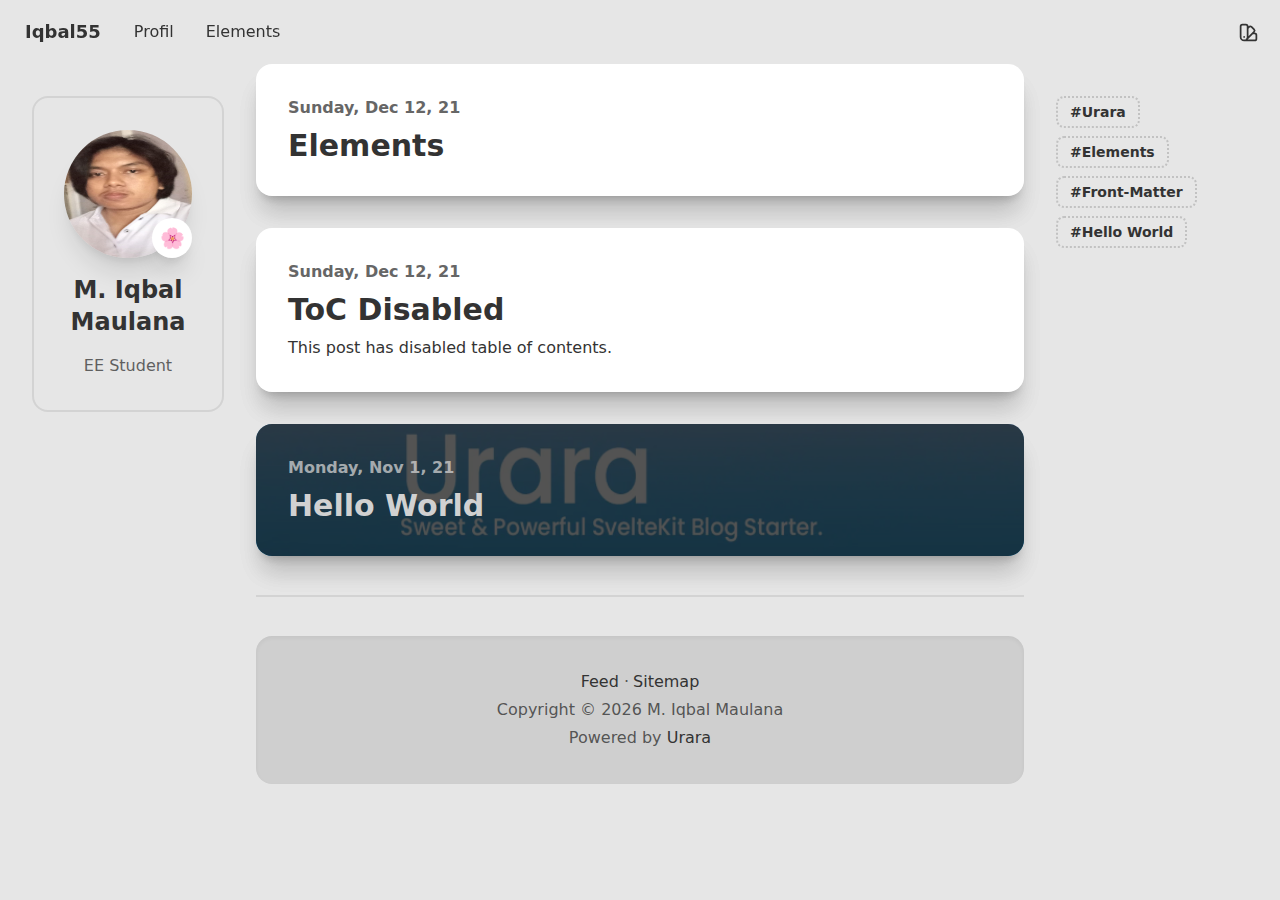
==== commit ef825c43: "deploy: 0c0de01a67c7101ddcb1485a0e124f14d048ccc6" ====
--- a/index.html
+++ b/index.html
@@ -11,26 +11,26 @@
     <meta http-equiv="content-security-policy" content="">
 		<link href="./_app/immutable/assets/_layout.383e52f0.css" rel="stylesheet">
 		<link href="./_app/immutable/assets/posts.2fa35b3e.css" rel="stylesheet">
-		<link rel="modulepreload" href="./_app/immutable/entry/start.076b58f4.js">
+		<link rel="modulepreload" href="./_app/immutable/entry/start.7c679940.js">
 		<link rel="modulepreload" href="./_app/immutable/chunks/index.fa95ab18.js">
-		<link rel="modulepreload" href="./_app/immutable/chunks/singletons.edd735a8.js">
+		<link rel="modulepreload" href="./_app/immutable/chunks/singletons.8f8964b0.js">
 		<link rel="modulepreload" href="./_app/immutable/chunks/index.ac2ca6be.js">
-		<link rel="modulepreload" href="./_app/immutable/entry/app.1ea7d0e5.js">
+		<link rel="modulepreload" href="./_app/immutable/entry/app.afd3d78b.js">
 		<link rel="modulepreload" href="./_app/immutable/chunks/preload-helper.41c905a7.js">
-		<link rel="modulepreload" href="./_app/immutable/entry/_layout.svelte.ae1e7adf.js">
+		<link rel="modulepreload" href="./_app/immutable/entry/_layout.svelte.715f352e.js">
 		<link rel="modulepreload" href="./_app/immutable/chunks/posts.9bf54a43.js">
-		<link rel="modulepreload" href="./_app/immutable/chunks/icon.c348f8dd.js">
+		<link rel="modulepreload" href="./_app/immutable/chunks/icon.d766c98c.js">
 		<link rel="modulepreload" href="./_app/immutable/entry/_layout.ts.cccaddcc.js">
 		<link rel="modulepreload" href="./_app/immutable/chunks/_layout.e59680bc.js">
-		<link rel="modulepreload" href="./_app/immutable/entry/_page.svelte.126771fa.js">
-		<link rel="modulepreload" href="./_app/immutable/chunks/stores.74ae4f1d.js">
-		<link rel="modulepreload" href="./_app/immutable/chunks/footer.77a085ba.js"><title>Urara - Sweet &amp; Powerful SvelteKit Blog Template</title><!-- HEAD_svelte-1592q3p_START --><!-- HEAD_svelte-1592q3p_END --><!-- HEAD_svelte-1kxdj3d_START --><link rel="shortcut icon" href="https://urara-demo.netlify.app/favicon.png" sizes="48x48" type="image/png"><link rel="apple-touch-icon" href="https://urara-demo.netlify.app/assets/any@180.png" sizes="180x180" type="image/png"><link rel="icon" href="https://urara-demo.netlify.app/assets/any@192.png" sizes="192x192" type="image/png"><!-- HEAD_svelte-1kxdj3d_END --><!-- HEAD_svelte-1g590ms_START --><meta name="theme-color"><!-- HEAD_svelte-1g590ms_END --><!-- HEAD_svelte-abrfj_START --><meta name="author" content="John Doe"><meta name="description" content="Powered by SvelteKit/Urara">
+		<link rel="modulepreload" href="./_app/immutable/entry/_page.svelte.1954d2a3.js">
+		<link rel="modulepreload" href="./_app/immutable/chunks/stores.c48705d3.js">
+		<link rel="modulepreload" href="./_app/immutable/chunks/footer.97468a60.js"><title>Iqbal55 - Blog</title><!-- HEAD_svelte-1592q3p_START --><!-- HEAD_svelte-1592q3p_END --><!-- HEAD_svelte-1kxdj3d_START --><link rel="shortcut icon" href="https://urara-demo.netlify.app/favicon.png" sizes="48x48" type="image/png"><link rel="apple-touch-icon" href="https://urara-demo.netlify.app/assets/any@180.png" sizes="180x180" type="image/png"><link rel="icon" href="https://urara-demo.netlify.app/assets/any@192.png" sizes="192x192" type="image/png"><!-- HEAD_svelte-1kxdj3d_END --><!-- HEAD_svelte-1g590ms_START --><meta name="theme-color"><!-- HEAD_svelte-1g590ms_END --><!-- HEAD_svelte-abrfj_START --><meta name="author" content="M. Iqbal Maulana"><meta name="description" content="Powered by SvelteKit/Urara">
     <meta name="keywords">
     
-      <link rel="canonical" href="https://urara-demo.netlify.app"><!-- HEAD_svelte-abrfj_END --><!-- HEAD_svelte-1y1uq0g_START --><meta property="og:site_name" content="Urara"><meta property="og:locale" content="en-US"><meta property="og:type" content="website">
+      <link rel="canonical" href="https://urara-demo.netlify.app"><!-- HEAD_svelte-abrfj_END --><!-- HEAD_svelte-1y1uq0g_START --><meta property="og:site_name" content="Iqbal55"><meta property="og:locale" content="en-US"><meta property="og:type" content="website">
     <meta property="og:image" content="https://urara-demo.netlify.app/assets/maskable@512.png">
     <meta property="og:description" content="Powered by SvelteKit/Urara">
-    <meta property="og:title" content="Urara">
+    <meta property="og:title" content="Iqbal55">
       <meta property="og:url" content="https://urara-demo.netlify.app"><!-- HEAD_svelte-1y1uq0g_END -->
   </head>
   <body itemscope itemtype="https://schema.org/WebPage">
@@ -48,14 +48,14 @@
 <header id="header" class="fixed z-50 w-screen transition-all duration-500 ease-in-out border-b-2 border-transparent max-h-[4.125rem] false"><div class="navbar"><div class="navbar-start">
 
 <div class="dropdown lg:hidden"><label for="navbar-dropdown" tabindex="0" class="btn btn-square btn-ghost"><span class="i-heroicons-outline-menu-alt-1"></span></label>
-  <ul id="navbar-dropdown" tabindex="0" class="menu menu-compact dropdown-content bg-base-100 text-base-content shadow-lg rounded-box min-w-max max-w-52 p-2"><li><a href="/hello-world">Get Started</a>
+  <ul id="navbar-dropdown" tabindex="0" class="menu menu-compact dropdown-content bg-base-100 text-base-content shadow-lg rounded-box min-w-max max-w-52 p-2"><li><a href="/hello-world">Profil</a>
         </li><li><a href="/hello-world/elements">Elements</a>
         </li></ul></div>
 <div class="swap order-last hidden lg:inline-grid"><button class="swap-on btn btn-ghost text-base font-normal normal-case transition-all duration-200 hidden">[object Object]</button>
-  <ul class="swap-off menu menu-horizontal p-0"><li><a class="!rounded-btn" href="/hello-world">Get Started</a>
+  <ul class="swap-off menu menu-horizontal p-0"><li><a class="!rounded-btn" href="/hello-world">Profil</a>
         </li><li><a class="!rounded-btn" href="/hello-world/elements">Elements</a>
         </li></ul></div>
-        <a href="/" class="btn btn-ghost normal-case text-lg">Urara</a></div>
+        <a href="/" class="btn btn-ghost normal-case text-lg">Iqbal55</a></div>
       <div class="navbar-end">
         <div id="change-theme" class="dropdown dropdown-end">
           
@@ -95,11 +95,11 @@
 
 
 
-<div class="flex flex-col flex-nowrap justify-center xl:flex-row xl:flex-wrap h-feed"><div class="flex-1 w-full max-w-screen-md order-first mx-auto xl:mr-0 xl:ml-8 xl:max-w-md"><div class="h-card flex flex-col gap-4 sticky top-24 card card-body p-4 items-right xl:border-2 xl:py-8 border-base-content/10 xl:ml-auto xl:mr-8 xl:max-w-xs"><a href="https://urara-demo.netlify.app" class="hidden u-url u-uid">John Doe</a>
-  <figure class="relative mx-auto group"><img class="u-photo rounded-full shadow-xl hover:shadow-2xl transition-shadow z-10 w-24 h-24 md:w-32 md:h-32" src="/assets/maskable@512.png" alt="John Doe">
+<div class="flex flex-col flex-nowrap justify-center xl:flex-row xl:flex-wrap h-feed"><div class="flex-1 w-full max-w-screen-md order-first mx-auto xl:mr-0 xl:ml-8 xl:max-w-md"><div class="h-card flex flex-col gap-4 sticky top-24 card card-body p-4 items-right xl:border-2 xl:py-8 border-base-content/10 xl:ml-auto xl:mr-8 xl:max-w-xs"><a href="https://urara-demo.netlify.app" class="hidden u-url u-uid">M. Iqbal Maulana</a>
+  <figure class="relative mx-auto group"><img class="u-photo rounded-full shadow-xl hover:shadow-2xl transition-shadow z-10 w-24 h-24 md:w-32 md:h-32" src="/assets/fotoiqbal@1.jpeg" alt="M. Iqbal Maulana">
     <div class="absolute z-20 rounded-full w-8 h-8 md:w-10 md:h-10 bottom-0 right-0 bg-base-100 shadow-xl text-lg md:text-xl text-center py-0.5 md:py-1.5">🌸</div></figure>
-  <div class="text-center flex flex-col gap-2"><h2 class="text-2xl font-bold mt-0 mb-2 p-name">John Doe</h2>
-    <p class="opacity-75 p-note"><!-- HTML_TAG_START -->lorem ipsum dolor sit amet, consectetur adipiscing elit.<!-- HTML_TAG_END --></p>
+  <div class="text-center flex flex-col gap-2"><h2 class="text-2xl font-bold mt-0 mb-2 p-name">M. Iqbal Maulana</h2>
+    <p class="opacity-75 p-note"><!-- HTML_TAG_START -->EE Student<!-- HTML_TAG_END --></p>
     </div></div></div>
   <div class="flex-1 w-full max-w-screen-md xl:order-last mx-auto xl:ml-0 xl:mr-8 xl:max-w-md"><div class="flex xl:flex-wrap gap-2 overflow-x-auto xl:overflow-x-hidden overflow-y-hidden max-h-24 my-auto xl:max-h-fit max-w-fit xl:max-w-full pl-8 md:px-0 xl:pl-8 xl:pt-8"><button id="Urara" class="btn btn-sm btn-ghost normal-case border-dotted border-base-content/20 border-2 mt-4 mb-8 xl:m-0">#Urara
           </button><button id="Elements" class="btn btn-sm btn-ghost normal-case border-dotted border-base-content/20 border-2 mt-4 mb-8 xl:m-0">#Elements
@@ -114,10 +114,10 @@
   
   
   <div class="card-body gap-0 "><div class="flex flex-col gap-2">
-      <div class="flex font-semibold gap-1.5"><a rel="author" class="opacity-75 hover:opacity-100 hover:text-primary duration-500 ease-in-out p-author h-card hidden" href="https://urara-demo.netlify.app">John Doe</a>
+      <div class="flex font-semibold gap-1.5"><a rel="author" class="opacity-75 hover:opacity-100 hover:text-primary duration-500 ease-in-out p-author h-card hidden" href="https://urara-demo.netlify.app">M. Iqbal Maulana</a>
   <span class="opacity-50 hidden">/</span>
   <a href="/hello-world/elements" class="u-url u-uid swap group/time"><time class="group-hover/time:opacity-0 font-semibold opacity-75 duration-500 ease-in-out mr-auto dt-published" datetime="2021-12-12T00:00:00.000Z" itemprop="datePublished">Sunday, Dec 12, 21</time>
-    <time class="opacity-0 group-hover/time:opacity-100 font-semibold text-primary duration-500 ease-in-out mr-auto dt-updated" datetime="2023-04-06T08:01:48.869Z" itemprop="dateModified">Thursday, Apr 6, 23</time></a></div>
+    <time class="opacity-0 group-hover/time:opacity-100 font-semibold text-primary duration-500 ease-in-out mr-auto dt-updated" datetime="2023-04-06T08:34:10.983Z" itemprop="dateModified">Thursday, Apr 6, 23</time></a></div>
       <h2 itemprop="name headline" class="card-title text-3xl mr-auto bg-[length:100%_0%] bg-[position:0_88%] underline decoration-4 decoration-transparent group-hover:decoration-primary hover:bg-[length:100%_100%] hover:text-primary-content bg-gradient-to-t from-primary to-primary bg-no-repeat transition-all ease-in-out duration-300"><a itemprop="url" class="u-url p-name" href="/hello-world/elements">Elements</a></h2>
       </div>
     <main itemprop="articleBody" class="urara-prose prose e-content"></main>
@@ -129,10 +129,10 @@
   
   
   <div class="card-body gap-0 "><div class="flex flex-col gap-2">
-      <div class="flex font-semibold gap-1.5"><a rel="author" class="opacity-75 hover:opacity-100 hover:text-primary duration-500 ease-in-out p-author h-card hidden" href="https://urara-demo.netlify.app">John Doe</a>
+      <div class="flex font-semibold gap-1.5"><a rel="author" class="opacity-75 hover:opacity-100 hover:text-primary duration-500 ease-in-out p-author h-card hidden" href="https://urara-demo.netlify.app">M. Iqbal Maulana</a>
   <span class="opacity-50 hidden">/</span>
   <a href="/hello-world/toc-disabled" class="u-url u-uid swap group/time"><time class="group-hover/time:opacity-0 font-semibold opacity-75 duration-500 ease-in-out mr-auto dt-published" datetime="2021-12-12T00:00:00.000Z" itemprop="datePublished">Sunday, Dec 12, 21</time>
-    <time class="opacity-0 group-hover/time:opacity-100 font-semibold text-primary duration-500 ease-in-out mr-auto dt-updated" datetime="2023-04-06T08:01:48.869Z" itemprop="dateModified">Thursday, Apr 6, 23</time></a></div>
+    <time class="opacity-0 group-hover/time:opacity-100 font-semibold text-primary duration-500 ease-in-out mr-auto dt-updated" datetime="2023-04-06T08:34:10.983Z" itemprop="dateModified">Thursday, Apr 6, 23</time></a></div>
       <h2 itemprop="name headline" class="card-title text-3xl mr-auto bg-[length:100%_0%] bg-[position:0_88%] underline decoration-4 decoration-transparent group-hover:decoration-primary hover:bg-[length:100%_100%] hover:text-primary-content bg-gradient-to-t from-primary to-primary bg-no-repeat transition-all ease-in-out duration-300"><a itemprop="url" class="u-url p-name" href="/hello-world/toc-disabled">ToC Disabled</a></h2>
       <p itemprop="description" class="p-summary mb-auto">This post has disabled table of contents.</p></div>
     <main itemprop="articleBody" class="urara-prose prose e-content"></main>
@@ -145,7 +145,7 @@
   <figure class="!block"><picture><source srcset="/_app/immutable/assets/urara.313e3d84.avif 736w" type="image/avif">
     <img src="/hello-world/urara.webp" alt="/hello-world/urara.webp" class="u-featured object-center h-full w-full absolute group-hover:scale-105 transition-transform duration-500 ease-in-out" loading="eager" decoding="auto"></picture></figure>
   <div class="card-body gap-0 md:col-start-1 md:row-start-1 md:text-neutral-content md:z-20"><div class="flex flex-col gap-2">
-      <div class="flex font-semibold gap-1.5"><a rel="author" class="opacity-75 hover:opacity-100 hover:text-primary duration-500 ease-in-out p-author h-card hidden" href="https://urara-demo.netlify.app">John Doe</a>
+      <div class="flex font-semibold gap-1.5"><a rel="author" class="opacity-75 hover:opacity-100 hover:text-primary duration-500 ease-in-out p-author h-card hidden" href="https://urara-demo.netlify.app">M. Iqbal Maulana</a>
   <span class="opacity-50 hidden">/</span>
   <a href="/hello-world" class="u-url u-uid swap group/time"><time class="group-hover/time:opacity-0 font-semibold opacity-75 duration-500 ease-in-out mr-auto dt-published" datetime="2021-11-01T00:00:00.000Z" itemprop="datePublished">Monday, Nov 1, 21</time>
     <time class="opacity-0 group-hover/time:opacity-100 font-semibold text-primary duration-500 ease-in-out mr-auto dt-updated" datetime="2021-12-12T00:00:00.000Z" itemprop="dateModified">Sunday, Dec 12, 21</time></a></div>
@@ -161,7 +161,7 @@
           
         <br>
       Copyright © 2023
-      John Doe
+      M. Iqbal Maulana
       <br>
       Powered by
       <a rel="noopener noreferrer external" target="_blank" class="tooltip tooltip-secondary hover:text-secondary" data-tip="🌸 [δ] - Based on MDsveX & SvelteKit 🌸" href="https://github.com/importantimport/urara">Urara
@@ -169,10 +169,10 @@
       </p></div></footer></div></div></div></div>
 
 
-			<script type="application/json" data-sveltekit-fetched data-url="/posts.json">{"status":200,"statusText":"","headers":{},"body":"[{\"title\":\"Elements\",\"created\":\"2021-12-12T00:00:00.000Z\",\"tags\":[\"Urara\",\"Elements\"],\"flags\":[],\"updated\":\"2023-04-06T08:01:48.869Z\",\"slug\":\"/hello-world/elements/+page.svelte.md\",\"path\":\"/hello-world/elements\",\"toc\":[{\"depth\":2,\"title\":\"Headings\",\"slug\":\"headings\"},{\"depth\":3,\"title\":\"Heading\",\"slug\":\"heading\"},{\"depth\":4,\"title\":\"Heading\",\"slug\":\"heading-1\"},{\"depth\":5,\"title\":\"Heading\",\"slug\":\"heading-2\"},{\"depth\":6,\"title\":\"Heading\",\"slug\":\"heading-3\"},{\"depth\":2,\"title\":\"Paragraphs\",\"slug\":\"paragraphs\"},{\"depth\":2,\"title\":\"Lists\",\"slug\":\"lists\"},{\"depth\":3,\"title\":\"Definition List (dl)\",\"slug\":\"definition-list-dl\"},{\"depth\":3,\"title\":\"Ordered List (ol)\",\"slug\":\"ordered-list-ol\"},{\"depth\":3,\"title\":\"Unordered List (ul)\",\"slug\":\"unordered-list-ul\"},{\"depth\":3,\"title\":\"Checkbox List (ul)\",\"slug\":\"checkbox-list-ul\"},{\"depth\":2,\"title\":\"Table\",\"slug\":\"table\"},{\"depth\":2,\"title\":\"Footnotes\",\"slug\":\"footnotes\"},{\"depth\":2,\"title\":\"Code\",\"slug\":\"code\"},{\"depth\":2,\"title\":\"Misc\",\"slug\":\"misc\"},{\"depth\":2,\"title\":\"Svelte Components\",\"slug\":\"svelte-components\"}],\"type\":\"article\",\"html\":\"\"},{\"title\":\"ToC Disabled\",\"summary\":\"This post has disabled table of contents.\",\"created\":\"2021-12-12T00:00:00.000Z\",\"tags\":[\"Front-Matter\"],\"toc\":false,\"flags\":[],\"updated\":\"2023-04-06T08:01:48.869Z\",\"slug\":\"/hello-world/toc-disabled/+page.md\",\"path\":\"/hello-world/toc-disabled\",\"type\":\"article\",\"html\":\"\"},{\"title\":\"Hello World\",\"image\":\"/hello-world/urara.webp\",\"created\":\"2021-11-01T00:00:00.000Z\",\"updated\":\"2021-12-12T00:00:00.000Z\",\"tags\":[\"Hello World\",\"Urara\"],\"flags\":[],\"slug\":\"/hello-world/+page.svelte.md\",\"path\":\"/hello-world\",\"toc\":[{\"depth\":2,\"title\":\"Developing\",\"slug\":\"developing\"},{\"depth\":2,\"title\":\"Building\",\"slug\":\"building\"},{\"depth\":2,\"title\":\"Documentation\",\"slug\":\"documentation\"}],\"type\":\"article\",\"html\":\"\"}]"}</script>
+			<script type="application/json" data-sveltekit-fetched data-url="/posts.json">{"status":200,"statusText":"","headers":{},"body":"[{\"title\":\"Elements\",\"created\":\"2021-12-12T00:00:00.000Z\",\"tags\":[\"Urara\",\"Elements\"],\"flags\":[],\"updated\":\"2023-04-06T08:34:10.983Z\",\"slug\":\"/hello-world/elements/+page.svelte.md\",\"path\":\"/hello-world/elements\",\"toc\":[{\"depth\":2,\"title\":\"Headings\",\"slug\":\"headings\"},{\"depth\":3,\"title\":\"Heading\",\"slug\":\"heading\"},{\"depth\":4,\"title\":\"Heading\",\"slug\":\"heading-1\"},{\"depth\":5,\"title\":\"Heading\",\"slug\":\"heading-2\"},{\"depth\":6,\"title\":\"Heading\",\"slug\":\"heading-3\"},{\"depth\":2,\"title\":\"Paragraphs\",\"slug\":\"paragraphs\"},{\"depth\":2,\"title\":\"Lists\",\"slug\":\"lists\"},{\"depth\":3,\"title\":\"Definition List (dl)\",\"slug\":\"definition-list-dl\"},{\"depth\":3,\"title\":\"Ordered List (ol)\",\"slug\":\"ordered-list-ol\"},{\"depth\":3,\"title\":\"Unordered List (ul)\",\"slug\":\"unordered-list-ul\"},{\"depth\":3,\"title\":\"Checkbox List (ul)\",\"slug\":\"checkbox-list-ul\"},{\"depth\":2,\"title\":\"Table\",\"slug\":\"table\"},{\"depth\":2,\"title\":\"Footnotes\",\"slug\":\"footnotes\"},{\"depth\":2,\"title\":\"Code\",\"slug\":\"code\"},{\"depth\":2,\"title\":\"Misc\",\"slug\":\"misc\"},{\"depth\":2,\"title\":\"Svelte Components\",\"slug\":\"svelte-components\"}],\"type\":\"article\",\"html\":\"\"},{\"title\":\"ToC Disabled\",\"summary\":\"This post has disabled table of contents.\",\"created\":\"2021-12-12T00:00:00.000Z\",\"tags\":[\"Front-Matter\"],\"toc\":false,\"flags\":[],\"updated\":\"2023-04-06T08:34:10.983Z\",\"slug\":\"/hello-world/toc-disabled/+page.md\",\"path\":\"/hello-world/toc-disabled\",\"type\":\"article\",\"html\":\"\"},{\"title\":\"Hello World\",\"image\":\"/hello-world/urara.webp\",\"created\":\"2021-11-01T00:00:00.000Z\",\"updated\":\"2021-12-12T00:00:00.000Z\",\"tags\":[\"Hello World\",\"Urara\"],\"flags\":[],\"slug\":\"/hello-world/+page.svelte.md\",\"path\":\"/hello-world\",\"toc\":[{\"depth\":2,\"title\":\"Developing\",\"slug\":\"developing\"},{\"depth\":2,\"title\":\"Building\",\"slug\":\"building\"},{\"depth\":2,\"title\":\"Documentation\",\"slug\":\"documentation\"}],\"type\":\"article\",\"html\":\"\"}]"}</script>
 			<script>
 				{
-					__sveltekit_1vt6987 = {
+					__sveltekit_1ncxmpi = {
 						env: {},
 						base: new URL(".", location).pathname.slice(0, -1),
 						element: document.currentScript.parentElement
@@ -181,10 +181,10 @@
 					const data = [null,null];
 
 					Promise.all([
-						import("./_app/immutable/entry/start.076b58f4.js"),
-						import("./_app/immutable/entry/app.1ea7d0e5.js")
+						import("./_app/immutable/entry/start.7c679940.js"),
+						import("./_app/immutable/entry/app.afd3d78b.js")
 					]).then(([kit, app]) => {
-						kit.start(app, __sveltekit_1vt6987.element, {
+						kit.start(app, __sveltekit_1ncxmpi.element, {
 							node_ids: [0, 2],
 							data,
 							form: null,
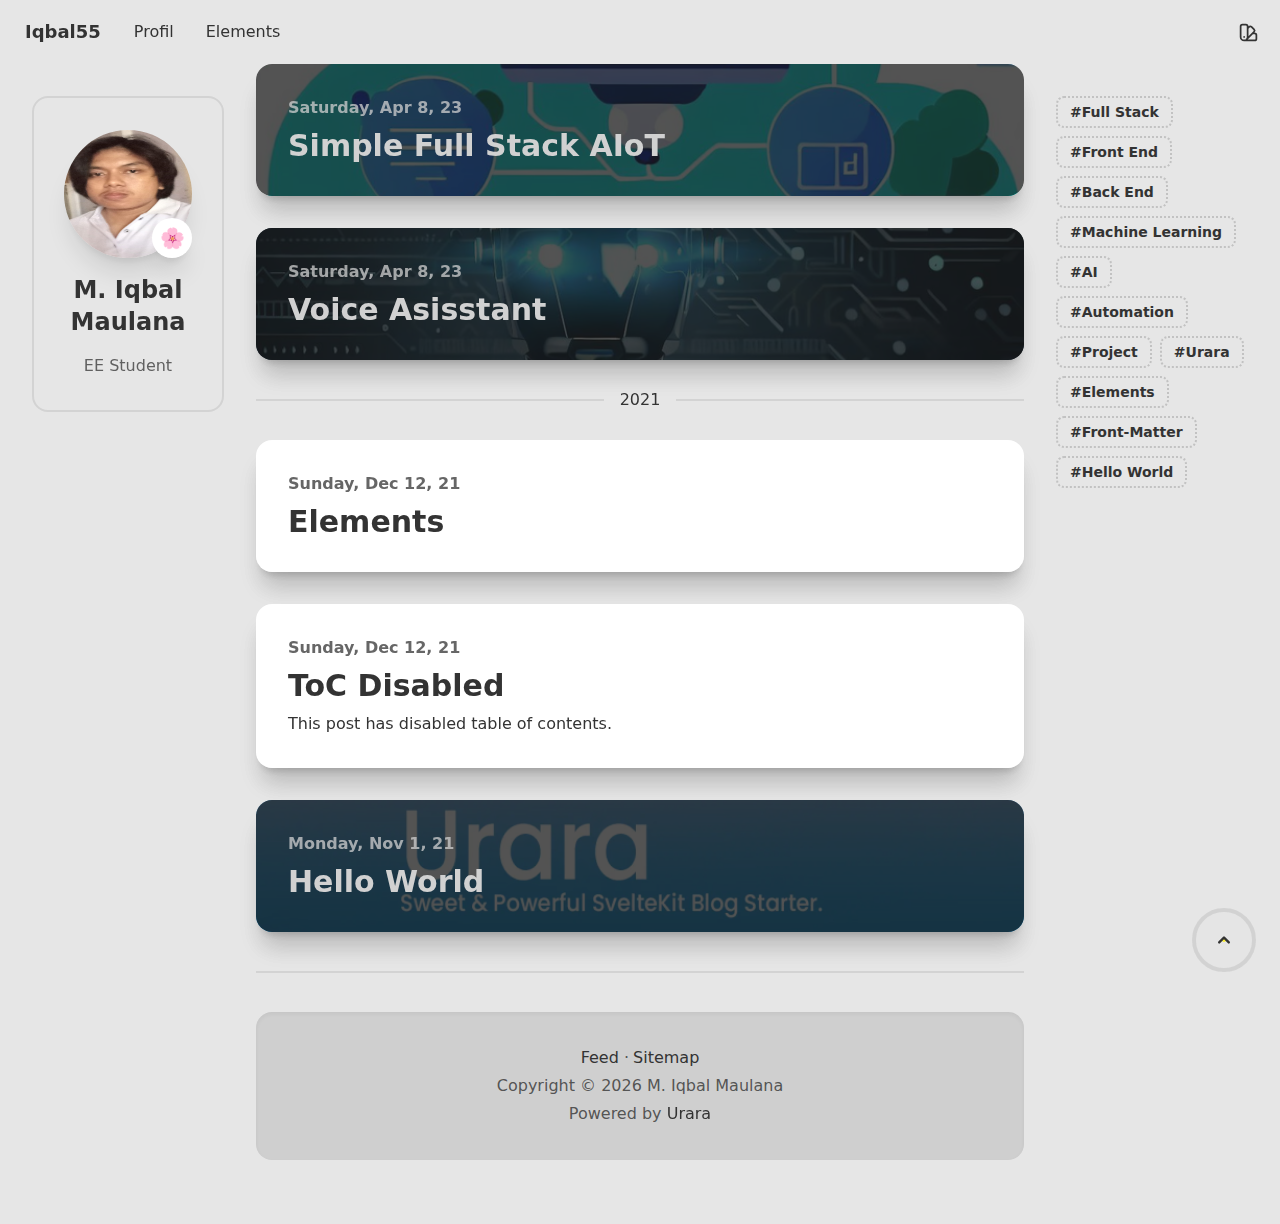
==== commit fcf84a11: "deploy: b58f21a8bf0bc1fb11737e420925514f8b976d7d" ====
--- a/index.html
+++ b/index.html
@@ -9,22 +9,22 @@
     <link rel="alternate" type="application/atom+xml" href="/atom.xml" />
     <link rel="sitemap" type="application/xml" href="/sitemap.xml" />
     <meta http-equiv="content-security-policy" content="">
-		<link href="./_app/immutable/assets/_layout.383e52f0.css" rel="stylesheet">
+		<link href="./_app/immutable/assets/_layout.ed337174.css" rel="stylesheet">
 		<link href="./_app/immutable/assets/posts.2fa35b3e.css" rel="stylesheet">
-		<link rel="modulepreload" href="./_app/immutable/entry/start.7c679940.js">
+		<link rel="modulepreload" href="./_app/immutable/entry/start.bcbb478d.js">
 		<link rel="modulepreload" href="./_app/immutable/chunks/index.fa95ab18.js">
-		<link rel="modulepreload" href="./_app/immutable/chunks/singletons.8f8964b0.js">
+		<link rel="modulepreload" href="./_app/immutable/chunks/singletons.6729040c.js">
 		<link rel="modulepreload" href="./_app/immutable/chunks/index.ac2ca6be.js">
-		<link rel="modulepreload" href="./_app/immutable/entry/app.afd3d78b.js">
+		<link rel="modulepreload" href="./_app/immutable/entry/app.13699698.js">
 		<link rel="modulepreload" href="./_app/immutable/chunks/preload-helper.41c905a7.js">
-		<link rel="modulepreload" href="./_app/immutable/entry/_layout.svelte.715f352e.js">
+		<link rel="modulepreload" href="./_app/immutable/entry/_layout.svelte.4b606060.js">
 		<link rel="modulepreload" href="./_app/immutable/chunks/posts.9bf54a43.js">
 		<link rel="modulepreload" href="./_app/immutable/chunks/icon.d766c98c.js">
 		<link rel="modulepreload" href="./_app/immutable/entry/_layout.ts.cccaddcc.js">
 		<link rel="modulepreload" href="./_app/immutable/chunks/_layout.e59680bc.js">
-		<link rel="modulepreload" href="./_app/immutable/entry/_page.svelte.1954d2a3.js">
-		<link rel="modulepreload" href="./_app/immutable/chunks/stores.c48705d3.js">
-		<link rel="modulepreload" href="./_app/immutable/chunks/footer.97468a60.js"><title>Iqbal55 - Blog</title><!-- HEAD_svelte-1592q3p_START --><!-- HEAD_svelte-1592q3p_END --><!-- HEAD_svelte-1kxdj3d_START --><link rel="shortcut icon" href="https://urara-demo.netlify.app/favicon.png" sizes="48x48" type="image/png"><link rel="apple-touch-icon" href="https://urara-demo.netlify.app/assets/any@180.png" sizes="180x180" type="image/png"><link rel="icon" href="https://urara-demo.netlify.app/assets/any@192.png" sizes="192x192" type="image/png"><!-- HEAD_svelte-1kxdj3d_END --><!-- HEAD_svelte-1g590ms_START --><meta name="theme-color"><!-- HEAD_svelte-1g590ms_END --><!-- HEAD_svelte-abrfj_START --><meta name="author" content="M. Iqbal Maulana"><meta name="description" content="Powered by SvelteKit/Urara">
+		<link rel="modulepreload" href="./_app/immutable/entry/_page.svelte.ebf3bef0.js">
+		<link rel="modulepreload" href="./_app/immutable/chunks/stores.6868204e.js">
+		<link rel="modulepreload" href="./_app/immutable/chunks/footer.598f14a2.js"><title>Iqbal55 - Blog</title><!-- HEAD_svelte-1592q3p_START --><!-- HEAD_svelte-1592q3p_END --><!-- HEAD_svelte-1kxdj3d_START --><link rel="shortcut icon" href="https://urara-demo.netlify.app/favicon.png" sizes="48x48" type="image/png"><link rel="apple-touch-icon" href="https://urara-demo.netlify.app/assets/any@180.png" sizes="180x180" type="image/png"><link rel="icon" href="https://urara-demo.netlify.app/assets/any@192.png" sizes="192x192" type="image/png"><!-- HEAD_svelte-1kxdj3d_END --><!-- HEAD_svelte-1g590ms_START --><meta name="theme-color"><!-- HEAD_svelte-1g590ms_END --><!-- HEAD_svelte-abrfj_START --><meta name="author" content="M. Iqbal Maulana"><meta name="description" content="Powered by SvelteKit/Urara">
     <meta name="keywords">
     
       <link rel="canonical" href="https://urara-demo.netlify.app"><!-- HEAD_svelte-abrfj_END --><!-- HEAD_svelte-1y1uq0g_START --><meta property="og:site_name" content="Iqbal55"><meta property="og:locale" content="en-US"><meta property="og:type" content="website">
@@ -101,7 +101,14 @@
   <div class="text-center flex flex-col gap-2"><h2 class="text-2xl font-bold mt-0 mb-2 p-name">M. Iqbal Maulana</h2>
     <p class="opacity-75 p-note"><!-- HTML_TAG_START -->EE Student<!-- HTML_TAG_END --></p>
     </div></div></div>
-  <div class="flex-1 w-full max-w-screen-md xl:order-last mx-auto xl:ml-0 xl:mr-8 xl:max-w-md"><div class="flex xl:flex-wrap gap-2 overflow-x-auto xl:overflow-x-hidden overflow-y-hidden max-h-24 my-auto xl:max-h-fit max-w-fit xl:max-w-full pl-8 md:px-0 xl:pl-8 xl:pt-8"><button id="Urara" class="btn btn-sm btn-ghost normal-case border-dotted border-base-content/20 border-2 mt-4 mb-8 xl:m-0">#Urara
+  <div class="flex-1 w-full max-w-screen-md xl:order-last mx-auto xl:ml-0 xl:mr-8 xl:max-w-md"><div class="flex xl:flex-wrap gap-2 overflow-x-auto xl:overflow-x-hidden overflow-y-hidden max-h-24 my-auto xl:max-h-fit max-w-fit xl:max-w-full pl-8 md:px-0 xl:pl-8 xl:pt-8"><button id="Full Stack" class="btn btn-sm btn-ghost normal-case border-dotted border-base-content/20 border-2 mt-4 mb-8 xl:m-0">#Full Stack
+          </button><button id="Front End" class="btn btn-sm btn-ghost normal-case border-dotted border-base-content/20 border-2 mt-4 mb-8 xl:m-0">#Front End
+          </button><button id="Back End" class="btn btn-sm btn-ghost normal-case border-dotted border-base-content/20 border-2 mt-4 mb-8 xl:m-0">#Back End
+          </button><button id="Machine Learning" class="btn btn-sm btn-ghost normal-case border-dotted border-base-content/20 border-2 mt-4 mb-8 xl:m-0">#Machine Learning
+          </button><button id="AI" class="btn btn-sm btn-ghost normal-case border-dotted border-base-content/20 border-2 mt-4 mb-8 xl:m-0">#AI
+          </button><button id="Automation" class="btn btn-sm btn-ghost normal-case border-dotted border-base-content/20 border-2 mt-4 mb-8 xl:m-0">#Automation
+          </button><button id="Project" class="btn btn-sm btn-ghost normal-case border-dotted border-base-content/20 border-2 mt-4 mb-8 xl:m-0">#Project
+          </button><button id="Urara" class="btn btn-sm btn-ghost normal-case border-dotted border-base-content/20 border-2 mt-4 mb-8 xl:m-0">#Urara
           </button><button id="Elements" class="btn btn-sm btn-ghost normal-case border-dotted border-base-content/20 border-2 mt-4 mb-8 xl:m-0">#Elements
           </button><button id="Front-Matter" class="btn btn-sm btn-ghost normal-case border-dotted border-base-content/20 border-2 mt-4 mb-8 xl:m-0">#Front-Matter
           </button><button id="Hello World" class="btn btn-sm btn-ghost normal-case border-dotted border-base-content/20 border-2 mt-4 mb-8 xl:m-0">#Hello World
@@ -110,6 +117,39 @@
       
       <main class="flex flex-col relative bg-base-100 md:bg-transparent md:gap-8 z-10" itemprop="mainEntityOfPage" itemscope itemtype="https://schema.org/Blog">
           
+          <div class="rounded-box transition-all duration-500 ease-in-out hover:z-30 hover:shadow-lg md:shadow-xl md:hover:shadow-2xl md:hover:-translate-y-0.5"><article itemscope itemtype="https://schema.org/BlogPosting" itemprop="blogPost" class="h-entry card bg-base-100 rounded-none md:rounded-box md:shadow-xl overflow-hidden z-10   group image-full before:!rounded-none">
+  
+  <figure class="!block"><picture><source srcset="/_app/immutable/assets/aiot@thumbnail.ec9b1d49.avif 736w" type="image/avif">
+    <img src="/simple-full-stack-aiot/aiot@thumbnail.jpg" alt="/simple-full-stack-aiot/aiot@thumbnail.jpg" class="u-featured object-center h-full w-full absolute group-hover:scale-105 transition-transform duration-500 ease-in-out" loading="eager" decoding="auto"></picture></figure>
+  <div class="card-body gap-0 md:col-start-1 md:row-start-1 md:text-neutral-content md:z-20"><div class="flex flex-col gap-2">
+      <div class="flex font-semibold gap-1.5"><a rel="author" class="opacity-75 hover:opacity-100 hover:text-primary duration-500 ease-in-out p-author h-card hidden" href="https://urara-demo.netlify.app">M. Iqbal Maulana</a>
+  <span class="opacity-50 hidden">/</span>
+  <a href="/simple-full-stack-aiot" class="u-url u-uid swap group/time"><time class="group-hover/time:opacity-0 font-semibold opacity-75 duration-500 ease-in-out mr-auto dt-published" datetime="2023-04-08T00:00:00.000Z" itemprop="datePublished">Saturday, Apr 8, 23</time>
+    <time class="opacity-0 group-hover/time:opacity-100 font-semibold text-primary duration-500 ease-in-out mr-auto dt-updated" datetime="2021-12-12T00:00:00.000Z" itemprop="dateModified">Sunday, Dec 12, 21</time></a></div>
+      <h2 itemprop="name headline" class="card-title text-3xl mr-auto bg-[length:100%_0%] bg-[position:0_88%] underline decoration-4 decoration-transparent group-hover:decoration-primary hover:bg-[length:100%_100%] hover:text-primary-content bg-gradient-to-t from-primary to-primary bg-no-repeat transition-all ease-in-out duration-300"><a itemprop="url" class="u-url p-name" href="/simple-full-stack-aiot">Simple Full Stack AIoT</a></h2>
+      </div>
+    <main itemprop="articleBody" class="urara-prose prose e-content"></main>
+    </div>
+  </article>
+          </div>
+          
+          <div class="rounded-box transition-all duration-500 ease-in-out hover:z-30 hover:shadow-lg md:shadow-xl md:hover:shadow-2xl md:hover:-translate-y-0.5"><article itemscope itemtype="https://schema.org/BlogPosting" itemprop="blogPost" class="h-entry card bg-base-100 rounded-none md:rounded-box md:shadow-xl overflow-hidden z-10   group image-full before:!rounded-none">
+  
+  <figure class="!block"><picture><source srcset="/_app/immutable/assets/thumbnail.2abb8e20.avif 736w" type="image/avif">
+    <img src="/voice-assistant/thumbnail.jpg" alt="/voice-assistant/thumbnail.jpg" class="u-featured object-center h-full w-full absolute group-hover:scale-105 transition-transform duration-500 ease-in-out" loading="eager" decoding="auto"></picture></figure>
+  <div class="card-body gap-0 md:col-start-1 md:row-start-1 md:text-neutral-content md:z-20"><div class="flex flex-col gap-2">
+      <div class="flex font-semibold gap-1.5"><a rel="author" class="opacity-75 hover:opacity-100 hover:text-primary duration-500 ease-in-out p-author h-card hidden" href="https://urara-demo.netlify.app">M. Iqbal Maulana</a>
+  <span class="opacity-50 hidden">/</span>
+  <a href="/voice-assistant" class="u-url u-uid swap group/time"><time class="group-hover/time:opacity-0 font-semibold opacity-75 duration-500 ease-in-out mr-auto dt-published" datetime="2023-04-08T00:00:00.000Z" itemprop="datePublished">Saturday, Apr 8, 23</time>
+    <time class="opacity-0 group-hover/time:opacity-100 font-semibold text-primary duration-500 ease-in-out mr-auto dt-updated" datetime="2021-12-12T00:00:00.000Z" itemprop="dateModified">Sunday, Dec 12, 21</time></a></div>
+      <h2 itemprop="name headline" class="card-title text-3xl mr-auto bg-[length:100%_0%] bg-[position:0_88%] underline decoration-4 decoration-transparent group-hover:decoration-primary hover:bg-[length:100%_100%] hover:text-primary-content bg-gradient-to-t from-primary to-primary bg-no-repeat transition-all ease-in-out duration-300"><a itemprop="url" class="u-url p-name" href="/voice-assistant">Voice Asisstant</a></h2>
+      </div>
+    <main itemprop="articleBody" class="urara-prose prose e-content"></main>
+    </div>
+  </article>
+          </div>
+          <div class="divider my-4 md:my-0">2021
+            </div>
           <div class="rounded-box transition-all duration-500 ease-in-out hover:z-30 hover:shadow-lg md:shadow-xl md:hover:shadow-2xl md:hover:-translate-y-0.5"><article itemscope itemtype="https://schema.org/BlogPosting" itemprop="blogPost" class="h-entry card bg-base-100 rounded-none md:rounded-box md:shadow-xl overflow-hidden z-10   group">
   
   
@@ -117,7 +157,7 @@
       <div class="flex font-semibold gap-1.5"><a rel="author" class="opacity-75 hover:opacity-100 hover:text-primary duration-500 ease-in-out p-author h-card hidden" href="https://urara-demo.netlify.app">M. Iqbal Maulana</a>
   <span class="opacity-50 hidden">/</span>
   <a href="/hello-world/elements" class="u-url u-uid swap group/time"><time class="group-hover/time:opacity-0 font-semibold opacity-75 duration-500 ease-in-out mr-auto dt-published" datetime="2021-12-12T00:00:00.000Z" itemprop="datePublished">Sunday, Dec 12, 21</time>
-    <time class="opacity-0 group-hover/time:opacity-100 font-semibold text-primary duration-500 ease-in-out mr-auto dt-updated" datetime="2023-04-06T08:34:10.983Z" itemprop="dateModified">Thursday, Apr 6, 23</time></a></div>
+    <time class="opacity-0 group-hover/time:opacity-100 font-semibold text-primary duration-500 ease-in-out mr-auto dt-updated" datetime="2023-06-02T10:40:19.259Z" itemprop="dateModified">Friday, Jun 2, 23</time></a></div>
       <h2 itemprop="name headline" class="card-title text-3xl mr-auto bg-[length:100%_0%] bg-[position:0_88%] underline decoration-4 decoration-transparent group-hover:decoration-primary hover:bg-[length:100%_100%] hover:text-primary-content bg-gradient-to-t from-primary to-primary bg-no-repeat transition-all ease-in-out duration-300"><a itemprop="url" class="u-url p-name" href="/hello-world/elements">Elements</a></h2>
       </div>
     <main itemprop="articleBody" class="urara-prose prose e-content"></main>
@@ -132,7 +172,7 @@
       <div class="flex font-semibold gap-1.5"><a rel="author" class="opacity-75 hover:opacity-100 hover:text-primary duration-500 ease-in-out p-author h-card hidden" href="https://urara-demo.netlify.app">M. Iqbal Maulana</a>
   <span class="opacity-50 hidden">/</span>
   <a href="/hello-world/toc-disabled" class="u-url u-uid swap group/time"><time class="group-hover/time:opacity-0 font-semibold opacity-75 duration-500 ease-in-out mr-auto dt-published" datetime="2021-12-12T00:00:00.000Z" itemprop="datePublished">Sunday, Dec 12, 21</time>
-    <time class="opacity-0 group-hover/time:opacity-100 font-semibold text-primary duration-500 ease-in-out mr-auto dt-updated" datetime="2023-04-06T08:34:10.983Z" itemprop="dateModified">Thursday, Apr 6, 23</time></a></div>
+    <time class="opacity-0 group-hover/time:opacity-100 font-semibold text-primary duration-500 ease-in-out mr-auto dt-updated" datetime="2023-06-02T10:40:19.259Z" itemprop="dateModified">Friday, Jun 2, 23</time></a></div>
       <h2 itemprop="name headline" class="card-title text-3xl mr-auto bg-[length:100%_0%] bg-[position:0_88%] underline decoration-4 decoration-transparent group-hover:decoration-primary hover:bg-[length:100%_100%] hover:text-primary-content bg-gradient-to-t from-primary to-primary bg-no-repeat transition-all ease-in-out duration-300"><a itemprop="url" class="u-url p-name" href="/hello-world/toc-disabled">ToC Disabled</a></h2>
       <p itemprop="description" class="p-summary mb-auto">This post has disabled table of contents.</p></div>
     <main itemprop="articleBody" class="urara-prose prose e-content"></main>
@@ -169,10 +209,10 @@
       </p></div></footer></div></div></div></div>
 
 
-			<script type="application/json" data-sveltekit-fetched data-url="/posts.json">{"status":200,"statusText":"","headers":{},"body":"[{\"title\":\"Elements\",\"created\":\"2021-12-12T00:00:00.000Z\",\"tags\":[\"Urara\",\"Elements\"],\"flags\":[],\"updated\":\"2023-04-06T08:34:10.983Z\",\"slug\":\"/hello-world/elements/+page.svelte.md\",\"path\":\"/hello-world/elements\",\"toc\":[{\"depth\":2,\"title\":\"Headings\",\"slug\":\"headings\"},{\"depth\":3,\"title\":\"Heading\",\"slug\":\"heading\"},{\"depth\":4,\"title\":\"Heading\",\"slug\":\"heading-1\"},{\"depth\":5,\"title\":\"Heading\",\"slug\":\"heading-2\"},{\"depth\":6,\"title\":\"Heading\",\"slug\":\"heading-3\"},{\"depth\":2,\"title\":\"Paragraphs\",\"slug\":\"paragraphs\"},{\"depth\":2,\"title\":\"Lists\",\"slug\":\"lists\"},{\"depth\":3,\"title\":\"Definition List (dl)\",\"slug\":\"definition-list-dl\"},{\"depth\":3,\"title\":\"Ordered List (ol)\",\"slug\":\"ordered-list-ol\"},{\"depth\":3,\"title\":\"Unordered List (ul)\",\"slug\":\"unordered-list-ul\"},{\"depth\":3,\"title\":\"Checkbox List (ul)\",\"slug\":\"checkbox-list-ul\"},{\"depth\":2,\"title\":\"Table\",\"slug\":\"table\"},{\"depth\":2,\"title\":\"Footnotes\",\"slug\":\"footnotes\"},{\"depth\":2,\"title\":\"Code\",\"slug\":\"code\"},{\"depth\":2,\"title\":\"Misc\",\"slug\":\"misc\"},{\"depth\":2,\"title\":\"Svelte Components\",\"slug\":\"svelte-components\"}],\"type\":\"article\",\"html\":\"\"},{\"title\":\"ToC Disabled\",\"summary\":\"This post has disabled table of contents.\",\"created\":\"2021-12-12T00:00:00.000Z\",\"tags\":[\"Front-Matter\"],\"toc\":false,\"flags\":[],\"updated\":\"2023-04-06T08:34:10.983Z\",\"slug\":\"/hello-world/toc-disabled/+page.md\",\"path\":\"/hello-world/toc-disabled\",\"type\":\"article\",\"html\":\"\"},{\"title\":\"Hello World\",\"image\":\"/hello-world/urara.webp\",\"created\":\"2021-11-01T00:00:00.000Z\",\"updated\":\"2021-12-12T00:00:00.000Z\",\"tags\":[\"Hello World\",\"Urara\"],\"flags\":[],\"slug\":\"/hello-world/+page.svelte.md\",\"path\":\"/hello-world\",\"toc\":[{\"depth\":2,\"title\":\"Developing\",\"slug\":\"developing\"},{\"depth\":2,\"title\":\"Building\",\"slug\":\"building\"},{\"depth\":2,\"title\":\"Documentation\",\"slug\":\"documentation\"}],\"type\":\"article\",\"html\":\"\"}]"}</script>
+			<script type="application/json" data-sveltekit-fetched data-url="/posts.json">{"status":200,"statusText":"","headers":{},"body":"[{\"title\":\"Simple Full Stack AIoT\",\"image\":\"/simple-full-stack-aiot/aiot@thumbnail.jpg\",\"created\":\"2023-04-08T00:00:00.000Z\",\"updated\":\"2021-12-12T00:00:00.000Z\",\"tags\":[\"Full Stack\",\"Front End\",\"Back End\",\"Machine Learning\"],\"flags\":[],\"slug\":\"/simple-full-stack-aiot/+page.md\",\"path\":\"/simple-full-stack-aiot\",\"toc\":[{\"depth\":2,\"title\":\"Pernyataan Masalah\",\"slug\":\"pernyataan-masalah\"},{\"depth\":2,\"title\":\"Gambaran Umum\",\"slug\":\"gambaran-umum\"},{\"depth\":2,\"title\":\"Flask\",\"slug\":\"flask\"},{\"depth\":3,\"title\":\"Fungsi 1\",\"slug\":\"fungsi-1\"},{\"depth\":3,\"title\":\"Fungsi 2\",\"slug\":\"fungsi-2\"},{\"depth\":3,\"title\":\"Fungsi 3\",\"slug\":\"fungsi-3\"},{\"depth\":2,\"title\":\"Kalibrasi ADC\",\"slug\":\"kalibrasi-adc\"}],\"type\":\"article\",\"html\":\"\"},{\"title\":\"Voice Asisstant\",\"image\":\"/voice-assistant/thumbnail.jpg\",\"created\":\"2023-04-08T00:00:00.000Z\",\"updated\":\"2021-12-12T00:00:00.000Z\",\"tags\":[\"AI\",\"Automation\",\"Project\"],\"flags\":[],\"slug\":\"/voice-assistant/+page.md\",\"path\":\"/voice-assistant\",\"toc\":[{\"depth\":3,\"title\":\"Membuat VA support bahasa Indonesia\",\"slug\":\"membuat-va-support-bahasa-indonesia\"},{\"depth\":3,\"title\":\"Memainkan Video\",\"slug\":\"memainkan-video\"}],\"type\":\"article\",\"html\":\"\"},{\"title\":\"Elements\",\"created\":\"2021-12-12T00:00:00.000Z\",\"tags\":[\"Urara\",\"Elements\"],\"flags\":[],\"updated\":\"2023-06-02T10:40:19.259Z\",\"slug\":\"/hello-world/elements/+page.svelte.md\",\"path\":\"/hello-world/elements\",\"toc\":[{\"depth\":2,\"title\":\"Headings\",\"slug\":\"headings\"},{\"depth\":3,\"title\":\"Heading\",\"slug\":\"heading\"},{\"depth\":4,\"title\":\"Heading\",\"slug\":\"heading-1\"},{\"depth\":5,\"title\":\"Heading\",\"slug\":\"heading-2\"},{\"depth\":6,\"title\":\"Heading\",\"slug\":\"heading-3\"},{\"depth\":2,\"title\":\"Paragraphs\",\"slug\":\"paragraphs\"},{\"depth\":2,\"title\":\"Lists\",\"slug\":\"lists\"},{\"depth\":3,\"title\":\"Definition List (dl)\",\"slug\":\"definition-list-dl\"},{\"depth\":3,\"title\":\"Ordered List (ol)\",\"slug\":\"ordered-list-ol\"},{\"depth\":3,\"title\":\"Unordered List (ul)\",\"slug\":\"unordered-list-ul\"},{\"depth\":3,\"title\":\"Checkbox List (ul)\",\"slug\":\"checkbox-list-ul\"},{\"depth\":2,\"title\":\"Table\",\"slug\":\"table\"},{\"depth\":2,\"title\":\"Footnotes\",\"slug\":\"footnotes\"},{\"depth\":2,\"title\":\"Code\",\"slug\":\"code\"},{\"depth\":2,\"title\":\"Misc\",\"slug\":\"misc\"},{\"depth\":2,\"title\":\"Svelte Components\",\"slug\":\"svelte-components\"}],\"type\":\"article\",\"html\":\"\"},{\"title\":\"ToC Disabled\",\"summary\":\"This post has disabled table of contents.\",\"created\":\"2021-12-12T00:00:00.000Z\",\"tags\":[\"Front-Matter\"],\"toc\":false,\"flags\":[],\"updated\":\"2023-06-02T10:40:19.259Z\",\"slug\":\"/hello-world/toc-disabled/+page.md\",\"path\":\"/hello-world/toc-disabled\",\"type\":\"article\",\"html\":\"\"},{\"title\":\"Hello World\",\"image\":\"/hello-world/urara.webp\",\"created\":\"2021-11-01T00:00:00.000Z\",\"updated\":\"2021-12-12T00:00:00.000Z\",\"tags\":[\"Hello World\",\"Urara\"],\"flags\":[],\"slug\":\"/hello-world/+page.svelte.md\",\"path\":\"/hello-world\",\"toc\":[{\"depth\":2,\"title\":\"Developing\",\"slug\":\"developing\"},{\"depth\":2,\"title\":\"Building\",\"slug\":\"building\"},{\"depth\":2,\"title\":\"Documentation\",\"slug\":\"documentation\"}],\"type\":\"article\",\"html\":\"\"}]"}</script>
 			<script>
 				{
-					__sveltekit_1ncxmpi = {
+					__sveltekit_1q2khjy = {
 						env: {},
 						base: new URL(".", location).pathname.slice(0, -1),
 						element: document.currentScript.parentElement
@@ -181,10 +221,10 @@
 					const data = [null,null];
 
 					Promise.all([
-						import("./_app/immutable/entry/start.7c679940.js"),
-						import("./_app/immutable/entry/app.afd3d78b.js")
+						import("./_app/immutable/entry/start.bcbb478d.js"),
+						import("./_app/immutable/entry/app.13699698.js")
 					]).then(([kit, app]) => {
-						kit.start(app, __sveltekit_1ncxmpi.element, {
+						kit.start(app, __sveltekit_1q2khjy.element, {
 							node_ids: [0, 2],
 							data,
 							form: null,
--- a/_app/immutable/assets/_layout.ed337174.css
+++ b/_app/immutable/assets/_layout.ed337174.css
@@ -0,0 +1 @@
+.i-heroicons-outline-chevron-left{--un-icon:url("data:image/svg+xml;utf8,%3Csvg viewBox='0 0 24 24' width='1.5em' height='1.5em' xmlns='http://www.w3.org/2000/svg' %3E%3Cpath fill='none' stroke='currentColor' stroke-linecap='round' stroke-linejoin='round' stroke-width='2' d='m15 19l-7-7l7-7'/%3E%3C/svg%3E")}.i-heroicons-outline-chevron-left,.i-heroicons-outline-chevron-right{background-color:currentColor;color:inherit;height:1.5em;-webkit-mask:var(--un-icon) no-repeat;mask:var(--un-icon) no-repeat;-webkit-mask-size:100% 100%;mask-size:100% 100%;width:1.5em}.i-heroicons-outline-chevron-right{--un-icon:url("data:image/svg+xml;utf8,%3Csvg viewBox='0 0 24 24' width='1.5em' height='1.5em' xmlns='http://www.w3.org/2000/svg' %3E%3Cpath fill='none' stroke='currentColor' stroke-linecap='round' stroke-linejoin='round' stroke-width='2' d='m9 5l7 7l-7 7'/%3E%3C/svg%3E")}.i-heroicons-outline-color-swatch{--un-icon:url("data:image/svg+xml;utf8,%3Csvg viewBox='0 0 24 24' width='1.5em' height='1.5em' xmlns='http://www.w3.org/2000/svg' %3E%3Cpath fill='none' stroke='currentColor' stroke-linecap='round' stroke-linejoin='round' stroke-width='2' d='M7 21a4 4 0 0 1-4-4V5a2 2 0 0 1 2-2h4a2 2 0 0 1 2 2v12a4 4 0 0 1-4 4Zm0 0h12a2 2 0 0 0 2-2v-4a2 2 0 0 0-2-2h-2.343M11 7.343l1.657-1.657a2 2 0 0 1 2.828 0l2.829 2.829a2 2 0 0 1 0 2.828l-8.486 8.485M7 17h.01'/%3E%3C/svg%3E")}.i-heroicons-outline-color-swatch,.i-heroicons-outline-menu-alt-1{background-color:currentColor;color:inherit;height:1.5em;-webkit-mask:var(--un-icon) no-repeat;mask:var(--un-icon) no-repeat;-webkit-mask-size:100% 100%;mask-size:100% 100%;width:1.5em}.i-heroicons-outline-menu-alt-1{--un-icon:url("data:image/svg+xml;utf8,%3Csvg viewBox='0 0 24 24' width='1.5em' height='1.5em' xmlns='http://www.w3.org/2000/svg' %3E%3Cpath fill='none' stroke='currentColor' stroke-linecap='round' stroke-linejoin='round' stroke-width='2' d='M4 6h16M4 12h8m-8 6h16'/%3E%3C/svg%3E")}.i-heroicons-outline-reply{--un-icon:url("data:image/svg+xml;utf8,%3Csvg viewBox='0 0 24 24' width='1.5em' height='1.5em' xmlns='http://www.w3.org/2000/svg' %3E%3Cpath fill='none' stroke='currentColor' stroke-linecap='round' stroke-linejoin='round' stroke-width='2' d='M3 10h10a8 8 0 0 1 8 8v2M3 10l6 6m-6-6l6-6'/%3E%3C/svg%3E")}.i-heroicons-outline-reply,.i-heroicons-outline-search{background-color:currentColor;color:inherit;height:1.5em;-webkit-mask:var(--un-icon) no-repeat;mask:var(--un-icon) no-repeat;-webkit-mask-size:100% 100%;mask-size:100% 100%;width:1.5em}.i-heroicons-outline-search{--un-icon:url("data:image/svg+xml;utf8,%3Csvg viewBox='0 0 24 24' width='1.5em' height='1.5em' xmlns='http://www.w3.org/2000/svg' %3E%3Cpath fill='none' stroke='currentColor' stroke-linecap='round' stroke-linejoin='round' stroke-width='2' d='m21 21l-6-6m2-5a7 7 0 1 1-14 0a7 7 0 0 1 14 0Z'/%3E%3C/svg%3E")}.i-heroicons-outline-sort-ascending{--un-icon:url("data:image/svg+xml;utf8,%3Csvg viewBox='0 0 24 24' width='1.5em' height='1.5em' xmlns='http://www.w3.org/2000/svg' %3E%3Cpath fill='none' stroke='currentColor' stroke-linecap='round' stroke-linejoin='round' stroke-width='2' d='M3 4h13M3 8h9m-9 4h6m4 0l4-4m0 0l4 4m-4-4v12'/%3E%3C/svg%3E")}.i-heroicons-outline-sort-ascending,.i-heroicons-outline-sort-descending{background-color:currentColor;color:inherit;height:1.5em;-webkit-mask:var(--un-icon) no-repeat;mask:var(--un-icon) no-repeat;-webkit-mask-size:100% 100%;mask-size:100% 100%;width:1.5em}.i-heroicons-outline-sort-descending{--un-icon:url("data:image/svg+xml;utf8,%3Csvg viewBox='0 0 24 24' width='1.5em' height='1.5em' xmlns='http://www.w3.org/2000/svg' %3E%3Cpath fill='none' stroke='currentColor' stroke-linecap='round' stroke-linejoin='round' stroke-width='2' d='M3 4h13M3 8h9m-9 4h9m5-4v12m0 0l-4-4m4 4l4-4'/%3E%3C/svg%3E")}.i-heroicons-outline-trash{--un-icon:url("data:image/svg+xml;utf8,%3Csvg viewBox='0 0 24 24' width='1.5em' height='1.5em' xmlns='http://www.w3.org/2000/svg' %3E%3Cpath fill='none' stroke='currentColor' stroke-linecap='round' stroke-linejoin='round' stroke-width='2' d='m19 7l-.867 12.142A2 2 0 0 1 16.138 21H7.862a2 2 0 0 1-1.995-1.858L5 7m5 4v6m4-6v6m1-10V4a1 1 0 0 0-1-1h-4a1 1 0 0 0-1 1v3M4 7h16'/%3E%3C/svg%3E")}.i-heroicons-outline-trash,.i-heroicons-outline-x{background-color:currentColor;color:inherit;height:1.5em;-webkit-mask:var(--un-icon) no-repeat;mask:var(--un-icon) no-repeat;-webkit-mask-size:100% 100%;mask-size:100% 100%;width:1.5em}.i-heroicons-outline-x{--un-icon:url("data:image/svg+xml;utf8,%3Csvg viewBox='0 0 24 24' width='1.5em' height='1.5em' xmlns='http://www.w3.org/2000/svg' %3E%3Cpath fill='none' stroke='currentColor' stroke-linecap='round' stroke-linejoin='round' stroke-width='2' d='M6 18L18 6M6 6l12 12'/%3E%3C/svg%3E")}.i-heroicons-solid-chevron-down{--un-icon:url("data:image/svg+xml;utf8,%3Csvg viewBox='0 0 20 20' width='1.5em' height='1.5em' xmlns='http://www.w3.org/2000/svg' %3E%3Cpath fill='currentColor' fill-rule='evenodd' d='M5.293 7.293a1 1 0 0 1 1.414 0L10 10.586l3.293-3.293a1 1 0 1 1 1.414 1.414l-4 4a1 1 0 0 1-1.414 0l-4-4a1 1 0 0 1 0-1.414Z' clip-rule='evenodd'/%3E%3C/svg%3E")}.i-heroicons-solid-chevron-down,.i-heroicons-solid-chevron-right{background-color:currentColor;color:inherit;height:1.5em;-webkit-mask:var(--un-icon) no-repeat;mask:var(--un-icon) no-repeat;-webkit-mask-size:100% 100%;mask-size:100% 100%;width:1.5em}.i-heroicons-solid-chevron-right{--un-icon:url("data:image/svg+xml;utf8,%3Csvg viewBox='0 0 20 20' width='1.5em' height='1.5em' xmlns='http://www.w3.org/2000/svg' %3E%3Cpath fill='currentColor' fill-rule='evenodd' d='M7.293 14.707a1 1 0 0 1 0-1.414L10.586 10L7.293 6.707a1 1 0 0 1 1.414-1.414l4 4a1 1 0 0 1 0 1.414l-4 4a1 1 0 0 1-1.414 0Z' clip-rule='evenodd'/%3E%3C/svg%3E")}.i-heroicons-solid-chevron-up{--un-icon:url("data:image/svg+xml;utf8,%3Csvg viewBox='0 0 20 20' width='1.5em' height='1.5em' xmlns='http://www.w3.org/2000/svg' %3E%3Cpath fill='currentColor' fill-rule='evenodd' d='M14.707 12.707a1 1 0 0 1-1.414 0L10 9.414l-3.293 3.293a1 1 0 0 1-1.414-1.414l4-4a1 1 0 0 1 1.414 0l4 4a1 1 0 0 1 0 1.414Z' clip-rule='evenodd'/%3E%3C/svg%3E");background-color:currentColor;color:inherit;height:1.5em;-webkit-mask:var(--un-icon) no-repeat;mask:var(--un-icon) no-repeat;-webkit-mask-size:100% 100%;mask-size:100% 100%;width:1.5em}*,:after,:before{border:0 solid #e5e7eb;box-sizing:border-box}:after,:before{--tw-content:""}html{-webkit-text-size-adjust:100%;font-feature-settings:normal;font-family:ui-sans-serif,system-ui,-apple-system,BlinkMacSystemFont,Segoe UI,Roboto,Helvetica Neue,Arial,Noto Sans,sans-serif,Apple Color Emoji,Segoe UI Emoji,Segoe UI Symbol,Noto Color Emoji;line-height:1.5;-moz-tab-size:4;-o-tab-size:4;tab-size:4}body{line-height:inherit;margin:0}hr{border-top-width:1px;color:inherit;height:0}abbr:where([title]){-webkit-text-decoration:underline dotted;text-decoration:underline dotted}h1,h2,h3,h4,h5,h6{font-size:inherit;font-weight:inherit}a{color:inherit;text-decoration:inherit}b,strong{font-weight:bolder}code,kbd,pre,samp{font-family:ui-monospace,SFMono-Regular,Menlo,Monaco,Consolas,Liberation Mono,Courier New,monospace;font-size:1em}small{font-size:80%}sub,sup{font-size:75%;line-height:0;position:relative;vertical-align:baseline}sub{bottom:-.25em}sup{top:-.5em}table{border-collapse:collapse;border-color:inherit;text-indent:0}button,input,optgroup,select,textarea{color:inherit;font-family:inherit;font-size:100%;font-weight:inherit;line-height:inherit;margin:0;padding:0}button,select{text-transform:none}[type=button],[type=reset],[type=submit],button{-webkit-appearance:button;background-color:transparent;background-image:none}:-moz-focusring{outline:auto}:-moz-ui-invalid{box-shadow:none}progress{vertical-align:baseline}::-webkit-inner-spin-button,::-webkit-outer-spin-button{height:auto}[type=search]{-webkit-appearance:textfield;outline-offset:-2px}::-webkit-search-decoration{-webkit-appearance:none}::-webkit-file-upload-button{-webkit-appearance:button;font:inherit}summary{display:list-item}blockquote,dd,dl,figure,h1,h2,h3,h4,h5,h6,hr,p,pre{margin:0}fieldset{margin:0}fieldset,legend{padding:0}menu,ol,ul{list-style:none;margin:0;padding:0}textarea{resize:vertical}input::-moz-placeholder,textarea::-moz-placeholder{color:#9ca3af;opacity:1}input::placeholder,textarea::placeholder{color:#9ca3af;opacity:1}[role=button],button{cursor:pointer}:disabled{cursor:default}audio,canvas,embed,iframe,img,object,svg,video{display:block;vertical-align:middle}img,video{height:auto;max-width:100%}[hidden]{display:none}:root,[data-theme]{background-color:hsla(var(--b1)/var(--tw-bg-opacity,1));color:hsla(var(--bc)/var(--tw-text-opacity,1))}html{-webkit-tap-highlight-color:transparent}:root,[data-theme=cmyk]{--pf:202.72 83.251% 48.157%;--sf:335.25 77.67% 47.686%;--af:56.195 100% 47.843%;--nf:0 0% 8.1569%;--b2:0 0% 90%;--b3:0 0% 81%;--bc:0 0% 20%;--pc:202.72 100% 12.039%;--sc:335.25 100% 91.922%;--ac:56.195 100% 11.961%;--nc:0 0% 82.039%;--inc:192.2 100% 10.431%;--suc:291.06 100% 87.608%;--wac:25.027 100% 11.333%;--erc:3.956 100% 91.137%;--rounded-box:1rem;--rounded-btn:.5rem;--rounded-badge:1.9rem;--animation-btn:.25s;--animation-input:.2s;--btn-text-case:uppercase;--btn-focus-scale:.95;--border-btn:1px;--tab-border:1px;--tab-radius:.5rem;--p:202.72 83.251% 60.196%;--s:335.25 77.67% 59.608%;--a:56.195 100% 59.804%;--n:0 0% 10.196%;--b1:0 0% 100%;--in:192.2 48.361% 52.157%;--su:291.06 48.454% 38.039%;--wa:25.027 84.615% 56.667%;--er:3.956 80.531% 55.686%;color-scheme:light}[data-theme=dracula]{--pf:325.52 100% 58.98%;--sf:264.71 89.474% 62.118%;--af:31.02 100% 56.941%;--nf:229.57 15.033% 24%;--b2:231.43 14.894% 16.588%;--b3:231.43 14.894% 14.929%;--pc:325.52 100% 14.745%;--sc:264.71 100% 15.529%;--ac:31.02 100% 14.235%;--nc:229.57 70.868% 86%;--inc:190.53 100% 15.373%;--suc:135.18 100% 12.941%;--wac:64.909 100% 15.294%;--erc:0 100% 93.333%;--rounded-box:1rem;--rounded-btn:.5rem;--rounded-badge:1.9rem;--animation-btn:.25s;--animation-input:.2s;--btn-text-case:uppercase;--btn-focus-scale:.95;--border-btn:1px;--tab-border:1px;--tab-radius:.5rem;--p:325.52 100% 73.725%;--s:264.71 89.474% 77.647%;--a:31.02 100% 71.176%;--n:229.57 15.033% 30%;--b1:231.43 14.894% 18.431%;--bc:60 30% 96.078%;--in:190.53 96.61% 76.863%;--su:135.18 94.444% 64.706%;--wa:64.909 91.667% 76.471%;--er:0 100% 66.667%;color-scheme:dark}[data-theme=valentine]{--pf:353.23 73.81% 53.647%;--sf:254.12 86.441% 61.49%;--af:181.41 55.556% 56%;--nf:336 42.857% 38.431%;--b2:318.46 46.429% 80.118%;--b3:318.46 46.429% 72.106%;--pc:353.23 100% 13.412%;--sc:254.12 100% 15.373%;--ac:181.41 100% 14%;--inc:221.21 100% 90.667%;--suc:142.13 100% 87.255%;--wac:32.133 100% 8.7451%;--erc:0 100% 90.118%;--rounded-box:1rem;--rounded-badge:1.9rem;--animation-btn:.25s;--animation-input:.2s;--btn-text-case:uppercase;--btn-focus-scale:.95;--border-btn:1px;--tab-border:1px;--tab-radius:.5rem;--p:353.23 73.81% 67.059%;--s:254.12 86.441% 76.863%;--a:181.41 55.556% 70%;--n:336 42.857% 48.039%;--nc:318.46 46.429% 89.02%;--b1:318.46 46.429% 89.02%;--bc:343.64 38.462% 28.039%;--in:221.21 83.193% 53.333%;--su:142.13 76.216% 36.275%;--wa:32.133 94.619% 43.725%;--er:0 72.222% 50.588%;--rounded-btn:1.9rem;color-scheme:light}[data-theme=aqua]{--pf:181.79 92.857% 39.529%;--sf:274.41 30.909% 45.49%;--af:47.059 100% 64%;--nf:205.4 53.725% 40%;--b2:218.61 52.511% 38.647%;--b3:218.61 52.511% 34.782%;--bc:218.61 100% 88.588%;--sc:274.41 100% 91.373%;--ac:47.059 100% 16%;--nc:205.4 100% 90%;--inc:221.21 100% 90.667%;--suc:142.13 100% 87.255%;--wac:32.133 100% 8.7451%;--erc:0 100% 90.118%;--rounded-box:1rem;--rounded-btn:.5rem;--rounded-badge:1.9rem;--animation-btn:.25s;--animation-input:.2s;--btn-text-case:uppercase;--btn-focus-scale:.95;--border-btn:1px;--tab-border:1px;--tab-radius:.5rem;--p:181.79 92.857% 49.412%;--pc:181.41 100% 16.667%;--s:274.41 30.909% 56.863%;--a:47.059 100% 80%;--n:205.4 53.725% 50%;--b1:218.61 52.511% 42.941%;--in:221.21 83.193% 53.333%;--su:142.13 76.216% 36.275%;--wa:32.133 94.619% 43.725%;--er:0 72.222% 50.588%;color-scheme:dark}[data-theme=synthwave]{--pf:320.73 69.62% 55.216%;--sf:197.03 86.592% 51.922%;--af:48 89.041% 45.647%;--nf:253.22 60.825% 15.216%;--b2:253.85 59.091% 23.294%;--b3:253.85 59.091% 20.965%;--pc:320.73 100% 13.804%;--sc:197.03 100% 12.98%;--ac:48 100% 11.412%;--rounded-box:1rem;--rounded-btn:.5rem;--rounded-badge:1.9rem;--animation-btn:.25s;--animation-input:.2s;--btn-text-case:uppercase;--btn-focus-scale:.95;--border-btn:1px;--tab-border:1px;--tab-radius:.5rem;--p:320.73 69.62% 69.02%;--s:197.03 86.592% 64.902%;--a:48 89.041% 57.059%;--n:253.22 60.825% 19.02%;--nc:260 60% 98.039%;--b1:253.85 59.091% 25.882%;--bc:260 60% 98.039%;--in:199.13 86.957% 63.922%;--inc:257.45 63.218% 17.059%;--su:168.1 74.233% 68.039%;--suc:257.45 63.218% 17.059%;--wa:48 89.041% 57.059%;--wac:257.45 63.218% 17.059%;--er:351.85 73.636% 56.863%;--erc:260 60% 98.039%;color-scheme:dark}[data-theme=night]{--pf:198.44 93.204% 47.686%;--sf:234.45 89.474% 59.137%;--af:328.85 85.621% 56%;--b2:222.22 47.368% 10.059%;--b3:222.22 47.368% 9.0529%;--bc:222.22 65.563% 82.235%;--pc:198.44 100% 11.922%;--sc:234.45 100% 14.784%;--ac:328.85 100% 14%;--nc:217.24 75.772% 83.49%;--inc:198.46 100% 9.6078%;--suc:172.46 100% 10.078%;--wac:40.61 100% 12.706%;--erc:350.94 100% 14.235%;--rounded-box:1rem;--rounded-btn:.5rem;--rounded-badge:1.9rem;--animation-btn:.25s;--animation-input:.2s;--btn-text-case:uppercase;--btn-focus-scale:.95;--border-btn:1px;--tab-border:1px;--tab-radius:.5rem;--p:198.44 93.204% 59.608%;--s:234.45 89.474% 73.922%;--a:328.85 85.621% 70%;--n:217.24 32.584% 17.451%;--nf:217.06 30.357% 21.961%;--b1:222.22 47.368% 11.176%;--in:198.46 90.204% 48.039%;--su:172.46 66.008% 50.392%;--wa:40.61 88.172% 63.529%;--er:350.94 94.558% 71.176%;color-scheme:dark}[data-theme=lofi]{--pf:0 0% 4.0784%;--sf:0 1.9608% 8%;--af:0 0% 11.922%;--nf:0 0% 0%;--btn-text-case:uppercase;--border-btn:1px;--tab-border:1px;--p:0 0% 5.098%;--pc:0 0% 100%;--s:0 1.9608% 10%;--sc:0 0% 100%;--a:0 0% 14.902%;--ac:0 0% 100%;--n:0 0% 0%;--nc:0 0% 100%;--b1:0 0% 100%;--b2:0 0% 94.902%;--b3:0 1.9608% 90%;--bc:0 0% 0%;--in:212.35 100% 47.647%;--inc:0 0% 100%;--su:136.84 72.152% 46.471%;--suc:0 0% 100%;--wa:4.5614 100% 66.471%;--wac:0 0% 100%;--er:325.05 77.6% 49.02%;--erc:0 0% 100%;--rounded-box:.25rem;--rounded-btn:.125rem;--rounded-badge:.125rem;--animation-btn:0;--animation-input:0;--btn-focus-scale:1;--tab-radius:0;color-scheme:light}[data-theme=lemonade]{--pf:88.8 96.154% 24.471%;--sf:60 80.952% 43.765%;--af:62.553 79.661% 70.745%;--nf:238.42 43.182% 13.804%;--b2:0 0% 90%;--b3:0 0% 81%;--bc:0 0% 20%;--pc:88.8 100% 86.118%;--sc:60 100% 10.941%;--ac:62.553 100% 17.686%;--nc:238.42 99.052% 83.451%;--inc:191.61 79.118% 16.902%;--suc:74.458 100% 15.725%;--wac:50.182 100% 15.059%;--erc:.98361 100% 16.588%;--rounded-box:1rem;--rounded-btn:.5rem;--rounded-badge:1.9rem;--animation-btn:.25s;--animation-input:.2s;--btn-text-case:uppercase;--btn-focus-scale:.95;--border-btn:1px;--tab-border:1px;--tab-radius:.5rem;--p:88.8 96.154% 30.588%;--s:60 80.952% 54.706%;--a:62.553 79.661% 88.431%;--n:238.42 43.182% 17.255%;--b1:0 0% 100%;--in:191.61 39.241% 84.51%;--su:74.458 76.147% 78.627%;--wa:50.182 87.302% 75.294%;--er:.98361 70.115% 82.941%;color-scheme:light}[data-theme=cupcake]{--pf:183.03 47.368% 47.216%;--sf:338.25 71.429% 62.431%;--af:39 84.112% 46.431%;--nf:280 46.479% 11.137%;--in:198 93% 60%;--su:158 64% 52%;--wa:43 96% 56%;--er:0 91% 71%;--pc:183.03 100% 11.804%;--sc:338.25 100% 15.608%;--ac:39 100% 11.608%;--nc:280 82.688% 82.784%;--inc:198 100% 12%;--suc:158 100% 10%;--wac:43 100% 11%;--erc:0 100% 14%;--rounded-box:1rem;--rounded-badge:1.9rem;--animation-btn:.25s;--animation-input:.2s;--btn-text-case:uppercase;--btn-focus-scale:.95;--border-btn:1px;--p:183.03 47.368% 59.02%;--s:338.25 71.429% 78.039%;--a:39 84.112% 58.039%;--n:280 46.479% 13.922%;--b1:24 33.333% 97.059%;--b2:26.667 21.951% 91.961%;--b3:22.5 14.286% 89.02%;--bc:280 46.479% 13.922%;--rounded-btn:1.9rem;--tab-border:2px;--tab-radius:.5rem;color-scheme:light}[data-theme=garden]{--pf:138.86 15.982% 34.353%;--sf:96.923 37.143% 74.51%;--af:0 67.742% 75.137%;--nf:0 3.9106% 28.078%;--b2:0 4.3478% 81.882%;--b3:0 4.3478% 73.694%;--in:198 93% 60%;--su:158 64% 52%;--wa:43 96% 56%;--er:0 91% 71%;--pc:138.86 100% 88.588%;--inc:198 100% 12%;--suc:158 100% 10%;--wac:43 100% 11%;--erc:0 100% 14%;--rounded-box:1rem;--rounded-btn:.5rem;--rounded-badge:1.9rem;--animation-btn:.25s;--animation-input:.2s;--btn-text-case:uppercase;--btn-focus-scale:.95;--border-btn:1px;--tab-border:1px;--tab-radius:.5rem;--p:138.86 15.982% 42.941%;--s:96.923 37.143% 93.137%;--sc:96 32.468% 15.098%;--a:0 67.742% 93.922%;--ac:0 21.951% 16.078%;--n:0 3.9106% 35.098%;--nc:0 4.3478% 90.98%;--b1:0 4.3478% 90.98%;--bc:0 3.2258% 6.0784%;color-scheme:light}[data-theme=retro]{--pf:2.6667 73.77% 60.863%;--sf:144.62 27.273% 57.569%;--af:49.024 67.213% 60.863%;--nf:41.667 16.822% 33.569%;--inc:221.21 100% 90.667%;--suc:142.13 100% 87.255%;--wac:32.133 100% 8.7451%;--erc:0 100% 90.118%;--animation-btn:.25s;--animation-input:.2s;--btn-text-case:uppercase;--btn-focus-scale:.95;--border-btn:1px;--tab-border:1px;--tab-radius:.5rem;--p:2.6667 73.77% 76.078%;--pc:345 5.2632% 14.902%;--s:144.62 27.273% 71.961%;--sc:345 5.2632% 14.902%;--a:49.024 67.213% 76.078%;--ac:345 5.2632% 14.902%;--n:41.667 16.822% 41.961%;--nc:45 47.059% 80%;--b1:45 47.059% 80%;--b2:45.283 37.063% 71.961%;--b3:42.188 35.955% 65.098%;--bc:345 5.2632% 14.902%;--in:221.21 83.193% 53.333%;--su:142.13 76.216% 36.275%;--wa:32.133 94.619% 43.725%;--er:0 72.222% 50.588%;--rounded-box:.4rem;--rounded-btn:.4rem;--rounded-badge:.4rem;color-scheme:light}[data-theme=black]{--pf:0 1.9608% 16%;--sf:0 1.9608% 16%;--af:0 1.9608% 16%;--bc:0 0% 80%;--pc:0 5.3922% 84%;--sc:0 5.3922% 84%;--ac:0 5.3922% 84%;--nc:0 2.5404% 83.02%;--inc:240 100% 90%;--suc:120 100% 85.02%;--wac:60 100% 10%;--erc:0 100% 90%;--border-btn:1px;--tab-border:1px;--p:0 1.9608% 20%;--s:0 1.9608% 20%;--a:0 1.9608% 20%;--b1:0 0% 0%;--b2:0 0% 5.098%;--b3:0 1.9608% 10%;--n:0 1.2987% 15.098%;--nf:0 1.9608% 20%;--in:240 100% 50%;--su:120 100% 25.098%;--wa:60 100% 50%;--er:0 100% 50%;--rounded-box:0;--rounded-btn:0;--rounded-badge:0;--animation-btn:0;--animation-input:0;--btn-text-case:lowercase;--btn-focus-scale:1;--tab-radius:0;color-scheme:dark}*,:after,:before{--tw-border-spacing-x:0;--tw-border-spacing-y:0;--tw-translate-x:0;--tw-translate-y:0;--tw-rotate:0;--tw-skew-x:0;--tw-skew-y:0;--tw-scale-x:1;--tw-scale-y:1;--tw-pan-x: ;--tw-pan-y: ;--tw-pinch-zoom: ;--tw-scroll-snap-strictness:proximity;--tw-ordinal: ;--tw-slashed-zero: ;--tw-numeric-figure: ;--tw-numeric-spacing: ;--tw-numeric-fraction: ;--tw-ring-inset: ;--tw-ring-offset-width:0px;--tw-ring-offset-color:#fff;--tw-ring-color:rgba(59,130,246,.5);--tw-ring-offset-shadow:0 0 #0000;--tw-ring-shadow:0 0 #0000;--tw-shadow:0 0 #0000;--tw-shadow-colored:0 0 #0000;--tw-blur: ;--tw-brightness: ;--tw-contrast: ;--tw-grayscale: ;--tw-hue-rotate: ;--tw-invert: ;--tw-saturate: ;--tw-sepia: ;--tw-drop-shadow: ;--tw-backdrop-blur: ;--tw-backdrop-brightness: ;--tw-backdrop-contrast: ;--tw-backdrop-grayscale: ;--tw-backdrop-hue-rotate: ;--tw-backdrop-invert: ;--tw-backdrop-opacity: ;--tw-backdrop-saturate: ;--tw-backdrop-sepia: }::backdrop{--tw-border-spacing-x:0;--tw-border-spacing-y:0;--tw-translate-x:0;--tw-translate-y:0;--tw-rotate:0;--tw-skew-x:0;--tw-skew-y:0;--tw-scale-x:1;--tw-scale-y:1;--tw-pan-x: ;--tw-pan-y: ;--tw-pinch-zoom: ;--tw-scroll-snap-strictness:proximity;--tw-ordinal: ;--tw-slashed-zero: ;--tw-numeric-figure: ;--tw-numeric-spacing: ;--tw-numeric-fraction: ;--tw-ring-inset: ;--tw-ring-offset-width:0px;--tw-ring-offset-color:#fff;--tw-ring-color:rgba(59,130,246,.5);--tw-ring-offset-shadow:0 0 #0000;--tw-ring-shadow:0 0 #0000;--tw-shadow:0 0 #0000;--tw-shadow-colored:0 0 #0000;--tw-blur: ;--tw-brightness: ;--tw-contrast: ;--tw-grayscale: ;--tw-hue-rotate: ;--tw-invert: ;--tw-saturate: ;--tw-sepia: ;--tw-drop-shadow: ;--tw-backdrop-blur: ;--tw-backdrop-brightness: ;--tw-backdrop-contrast: ;--tw-backdrop-grayscale: ;--tw-backdrop-hue-rotate: ;--tw-backdrop-invert: ;--tw-backdrop-opacity: ;--tw-backdrop-saturate: ;--tw-backdrop-sepia: }.container{width:100%}@media (min-width:640px){.container{max-width:640px}}@media (min-width:768px){.container{max-width:768px}}@media (min-width:1024px){.container{max-width:1024px}}@media (min-width:1280px){.container{max-width:1280px}}@media (min-width:1536px){.container{max-width:1536px}}.prose{color:var(--tw-prose-body);max-width:65ch}.prose :where(p):not(:where([class~=not-prose] *)){margin-bottom:1.25em;margin-top:1.25em}.prose :where([class~=lead]):not(:where([class~=not-prose] *)){color:var(--tw-prose-lead);font-size:1.25em;line-height:1.6;margin-bottom:1.2em;margin-top:1.2em}.prose :where(a):not(:where([class~=not-prose] *)){color:var(--tw-prose-links);font-weight:500;text-decoration:underline}.prose :where(strong):not(:where([class~=not-prose] *)){color:var(--tw-prose-bold);font-weight:600}.prose :where(a strong):not(:where([class~=not-prose] *)){color:inherit}.prose :where(blockquote strong):not(:where([class~=not-prose] *)){color:inherit}.prose :where(thead th strong):not(:where([class~=not-prose] *)){color:inherit}.prose :where(ol):not(:where([class~=not-prose] *)){list-style-type:decimal;margin-bottom:1.25em;margin-top:1.25em;padding-left:1.625em}.prose :where(ol[type=A]):not(:where([class~=not-prose] *)){list-style-type:upper-alpha}.prose :where(ol[type=a]):not(:where([class~=not-prose] *)){list-style-type:lower-alpha}.prose :where(ol[type=A s]):not(:where([class~=not-prose] *)){list-style-type:upper-alpha}.prose :where(ol[type=a s]):not(:where([class~=not-prose] *)){list-style-type:lower-alpha}.prose :where(ol[type=I]):not(:where([class~=not-prose] *)){list-style-type:upper-roman}.prose :where(ol[type=i]):not(:where([class~=not-prose] *)){list-style-type:lower-roman}.prose :where(ol[type=I s]):not(:where([class~=not-prose] *)){list-style-type:upper-roman}.prose :where(ol[type=i s]):not(:where([class~=not-prose] *)){list-style-type:lower-roman}.prose :where(ol[type="1"]):not(:where([class~=not-prose] *)){list-style-type:decimal}.prose :where(ul):not(:where([class~=not-prose] *)){list-style-type:disc;margin-bottom:1.25em;margin-top:1.25em;padding-left:1.625em}.prose :where(ol>li):not(:where([class~=not-prose] *))::marker{color:var(--tw-prose-counters);font-weight:400}.prose :where(ul>li):not(:where([class~=not-prose] *))::marker{color:var(--tw-prose-bullets)}.prose :where(hr):not(:where([class~=not-prose] *)){border-color:var(--tw-prose-hr);border-top-width:1px;margin-bottom:3em;margin-top:3em}.prose :where(blockquote):not(:where([class~=not-prose] *)){border-left-color:var(--tw-prose-quote-borders);border-left-width:.25rem;color:var(--tw-prose-quotes);font-style:italic;font-weight:500;margin-bottom:1.6em;margin-top:1.6em;padding-left:1em;quotes:"\201c""\201d""\2018""\2019"}.prose :where(blockquote p:first-of-type):not(:where([class~=not-prose] *)):before{content:open-quote}.prose :where(blockquote p:last-of-type):not(:where([class~=not-prose] *)):after{content:close-quote}.prose :where(h1):not(:where([class~=not-prose] *)){color:var(--tw-prose-headings);font-size:2.25em;font-weight:800;line-height:1.1111111;margin-bottom:.8888889em;margin-top:0}.prose :where(h1 strong):not(:where([class~=not-prose] *)){color:inherit;font-weight:900}.prose :where(h2):not(:where([class~=not-prose] *)){color:var(--tw-prose-headings);font-size:1.5em;font-weight:700;line-height:1.3333333;margin-bottom:1em;margin-top:2em}.prose :where(h2 strong):not(:where([class~=not-prose] *)){color:inherit;font-weight:800}.prose :where(h3):not(:where([class~=not-prose] *)){color:var(--tw-prose-headings);font-size:1.25em;font-weight:600;line-height:1.6;margin-bottom:.6em;margin-top:1.6em}.prose :where(h3 strong):not(:where([class~=not-prose] *)){color:inherit;font-weight:700}.prose :where(h4):not(:where([class~=not-prose] *)){color:var(--tw-prose-headings);font-weight:600;line-height:1.5;margin-bottom:.5em;margin-top:1.5em}.prose :where(h4 strong):not(:where([class~=not-prose] *)){color:inherit;font-weight:700}.prose :where(img):not(:where([class~=not-prose] *)){margin-bottom:2em;margin-top:2em}.prose :where(figure>*):not(:where([class~=not-prose] *)){margin-bottom:0;margin-top:0}.prose :where(figcaption):not(:where([class~=not-prose] *)){color:var(--tw-prose-captions);font-size:.875em;line-height:1.4285714;margin-top:.8571429em}.prose :where(code):not(:where([class~=not-prose] *)){color:var(--tw-prose-code);font-size:.875em;font-weight:600}.prose :where(code):not(:where([class~=not-prose] *)):before{content:"`"}.prose :where(code):not(:where([class~=not-prose] *)):after{content:"`"}.prose :where(a code):not(:where([class~=not-prose] *)){color:inherit}.prose :where(h1 code):not(:where([class~=not-prose] *)){color:inherit}.prose :where(h2 code):not(:where([class~=not-prose] *)){color:inherit;font-size:.875em}.prose :where(h3 code):not(:where([class~=not-prose] *)){color:inherit;font-size:.9em}.prose :where(h4 code):not(:where([class~=not-prose] *)){color:inherit}.prose :where(blockquote code):not(:where([class~=not-prose] *)){color:inherit}.prose :where(thead th code):not(:where([class~=not-prose] *)){color:inherit}.prose :where(pre):not(:where([class~=not-prose] *)){background-color:var(--tw-prose-pre-bg);border-radius:.375rem;color:var(--tw-prose-pre-code);font-size:.875em;font-weight:400;line-height:1.7142857;margin-bottom:1.7142857em;margin-top:1.7142857em;overflow-x:auto;padding:.8571429em 1.1428571em}.prose :where(pre code):not(:where([class~=not-prose] *)){background-color:transparent;border-radius:0;border-width:0;color:inherit;font-family:inherit;font-size:inherit;font-weight:inherit;line-height:inherit;padding:0}.prose :where(pre code):not(:where([class~=not-prose] *)):before{content:none}.prose :where(pre code):not(:where([class~=not-prose] *)):after{content:none}.prose :where(table):not(:where([class~=not-prose] *)){font-size:.875em;line-height:1.7142857;margin-bottom:2em;margin-top:2em;table-layout:auto;text-align:left;width:100%}.prose :where(thead):not(:where([class~=not-prose] *)){border-bottom-color:var(--tw-prose-th-borders);border-bottom-width:1px}.prose :where(thead th):not(:where([class~=not-prose] *)){color:var(--tw-prose-headings);font-weight:600;padding-bottom:.5714286em;padding-left:.5714286em;padding-right:.5714286em;vertical-align:bottom}.prose :where(tbody tr):not(:where([class~=not-prose] *)){border-bottom-color:var(--tw-prose-td-borders);border-bottom-width:1px}.prose :where(tbody tr:last-child):not(:where([class~=not-prose] *)){border-bottom-width:0}.prose :where(tbody td):not(:where([class~=not-prose] *)){vertical-align:baseline}.prose :where(tfoot):not(:where([class~=not-prose] *)){border-top-color:var(--tw-prose-th-borders);border-top-width:1px}.prose :where(tfoot td):not(:where([class~=not-prose] *)){vertical-align:top}.prose{--tw-prose-body:#374151;--tw-prose-headings:#111827;--tw-prose-lead:#4b5563;--tw-prose-links:#111827;--tw-prose-bold:#111827;--tw-prose-counters:#6b7280;--tw-prose-bullets:#d1d5db;--tw-prose-hr:#e5e7eb;--tw-prose-quotes:#111827;--tw-prose-quote-borders:#e5e7eb;--tw-prose-captions:#6b7280;--tw-prose-code:#111827;--tw-prose-pre-code:#e5e7eb;--tw-prose-pre-bg:#1f2937;--tw-prose-th-borders:#d1d5db;--tw-prose-td-borders:#e5e7eb;--tw-prose-invert-body:#d1d5db;--tw-prose-invert-headings:#fff;--tw-prose-invert-lead:#9ca3af;--tw-prose-invert-links:#fff;--tw-prose-invert-bold:#fff;--tw-prose-invert-counters:#9ca3af;--tw-prose-invert-bullets:#4b5563;--tw-prose-invert-hr:#374151;--tw-prose-invert-quotes:#f3f4f6;--tw-prose-invert-quote-borders:#374151;--tw-prose-invert-captions:#9ca3af;--tw-prose-invert-code:#fff;--tw-prose-invert-pre-code:#d1d5db;--tw-prose-invert-pre-bg:rgba(0,0,0,.5);--tw-prose-invert-th-borders:#4b5563;--tw-prose-invert-td-borders:#374151;font-size:1rem;line-height:1.75}.prose :where(video):not(:where([class~=not-prose] *)){margin-bottom:2em;margin-top:2em}.prose :where(figure):not(:where([class~=not-prose] *)){margin-bottom:2em;margin-top:2em}.prose :where(li):not(:where([class~=not-prose] *)){margin-bottom:.5em;margin-top:.5em}.prose :where(ol>li):not(:where([class~=not-prose] *)){padding-left:.375em}.prose :where(ul>li):not(:where([class~=not-prose] *)){padding-left:.375em}.prose :where(.prose>ul>li p):not(:where([class~=not-prose] *)){margin-bottom:.75em;margin-top:.75em}.prose :where(.prose>ul>li>:first-child):not(:where([class~=not-prose] *)){margin-top:1.25em}.prose :where(.prose>ul>li>:last-child):not(:where([class~=not-prose] *)){margin-bottom:1.25em}.prose :where(.prose>ol>li>:first-child):not(:where([class~=not-prose] *)){margin-top:1.25em}.prose :where(.prose>ol>li>:last-child):not(:where([class~=not-prose] *)){margin-bottom:1.25em}.prose :where(ul ul,ul ol,ol ul,ol ol):not(:where([class~=not-prose] *)){margin-bottom:.75em;margin-top:.75em}.prose :where(hr+*):not(:where([class~=not-prose] *)){margin-top:0}.prose :where(h2+*):not(:where([class~=not-prose] *)){margin-top:0}.prose :where(h3+*):not(:where([class~=not-prose] *)){margin-top:0}.prose :where(h4+*):not(:where([class~=not-prose] *)){margin-top:0}.prose :where(thead th:first-child):not(:where([class~=not-prose] *)){padding-left:0}.prose :where(thead th:last-child):not(:where([class~=not-prose] *)){padding-right:0}.prose :where(tbody td,tfoot td):not(:where([class~=not-prose] *)){padding:.5714286em}.prose :where(tbody td:first-child,tfoot td:first-child):not(:where([class~=not-prose] *)){padding-left:0}.prose :where(tbody td:last-child,tfoot td:last-child):not(:where([class~=not-prose] *)){padding-right:0}.prose :where(.prose>:first-child):not(:where([class~=not-prose] *)){margin-top:0}.prose :where(.prose>:last-child):not(:where([class~=not-prose] *)){margin-bottom:0}.alert{--tw-bg-opacity:1;align-items:center;background-color:hsl(var(--b2,var(--b1))/var(--tw-bg-opacity));border-radius:var(--rounded-box,1rem);display:flex;flex-direction:column;gap:1rem;justify-content:space-between;padding:1rem;width:100%}.alert>:not([hidden])~:not([hidden]){--tw-space-y-reverse:0;margin-bottom:calc(.5rem*var(--tw-space-y-reverse));margin-top:calc(.5rem*(1 - var(--tw-space-y-reverse)))}@media (min-width:768px){.alert{flex-direction:row}.alert>:not([hidden])~:not([hidden]){--tw-space-y-reverse:0;margin-bottom:calc(0px*var(--tw-space-y-reverse));margin-top:calc(0px*(1 - var(--tw-space-y-reverse)))}}.alert>:where(*){align-items:center;display:flex;gap:.5rem}.avatar{display:inline-flex;position:relative}.avatar>div{aspect-ratio:1/1;display:block;overflow:hidden}.avatar img{height:100%;-o-object-fit:cover;object-fit:cover;width:100%}.avatar.placeholder>div{display:flex}.avatar.placeholder>div,.btn{align-items:center;justify-content:center}.btn{--tw-border-opacity:1;--tw-bg-opacity:1;--tw-text-opacity:1;animation:button-pop var(--animation-btn,.25s) ease-out;background-color:hsl(var(--n)/var(--tw-bg-opacity));border-color:transparent;border-color:hsl(var(--n)/var(--tw-border-opacity));border-radius:var(--rounded-btn,.5rem);border-width:var(--border-btn,1px);color:hsl(var(--nc)/var(--tw-text-opacity));cursor:pointer;display:inline-flex;flex-shrink:0;flex-wrap:wrap;font-size:.875rem;font-weight:600;height:3rem;line-height:1.25rem;line-height:1em;min-height:3rem;padding-left:1rem;padding-right:1rem;text-align:center;text-decoration-line:none;text-transform:uppercase;text-transform:var(--btn-text-case,uppercase);transition-duration:.2s;transition-property:color,background-color,border-color,text-decoration-color,fill,stroke,opacity,box-shadow,transform,filter,-webkit-backdrop-filter;transition-property:color,background-color,border-color,text-decoration-color,fill,stroke,opacity,box-shadow,transform,filter,backdrop-filter;transition-property:color,background-color,border-color,text-decoration-color,fill,stroke,opacity,box-shadow,transform,filter,backdrop-filter,-webkit-backdrop-filter;transition-timing-function:cubic-bezier(.4,0,.2,1);-webkit-user-select:none;-moz-user-select:none;user-select:none}.btn-disabled,.btn[disabled]{pointer-events:none}.btn-circle,.btn-square{height:3rem;padding:0;width:3rem}.btn-circle{border-radius:9999px}.btn.loading,.btn.loading:hover{pointer-events:none}.btn.loading:before{animation:spin 2s linear infinite;border-color:transparent currentColor currentColor transparent;border-radius:9999px;border-width:2px;content:"";height:1rem;margin-right:.5rem;width:1rem}@media (prefers-reduced-motion:reduce){.btn.loading:before{animation:spin 10s linear infinite}}@keyframes spin{0%{transform:rotate(0)}to{transform:rotate(1turn)}}.btn-group>input[type=radio].btn{-webkit-appearance:none;-moz-appearance:none;appearance:none}.btn-group>input[type=radio].btn:before{content:attr(data-title)}.card{border-radius:var(--rounded-box,1rem);display:flex;flex-direction:column;position:relative}.card:focus{outline:2px solid transparent;outline-offset:2px}.card-body{display:flex;flex:1 1 auto;flex-direction:column;gap:.5rem;padding:var(--padding-card,2rem)}.card-body :where(p){flex-grow:1}.card figure{align-items:center;display:flex;justify-content:center}.card.image-full{display:grid}.card.image-full:before{--tw-bg-opacity:1;background-color:hsl(var(--n)/var(--tw-bg-opacity));border-radius:var(--rounded-box,1rem);content:"";opacity:.75;position:relative;z-index:10}.card.image-full:before,.card.image-full>*{grid-column-start:1;grid-row-start:1}.card.image-full>figure img{height:100%;-o-object-fit:cover;object-fit:cover}.card.image-full>.card-body{--tw-text-opacity:1;color:hsl(var(--nc)/var(--tw-text-opacity));position:relative;z-index:20}.divider{align-items:center;align-self:stretch;display:flex;flex-direction:row;height:1rem;margin-bottom:1rem;margin-top:1rem;white-space:nowrap}.divider:after,.divider:before{content:"";flex-grow:1;height:.125rem;width:100%}.dropdown{display:inline-block;position:relative}.dropdown>:focus{outline:2px solid transparent;outline-offset:2px}.dropdown .dropdown-content{--tw-scale-x:.95;--tw-scale-y:.95;opacity:0;position:absolute;transform:translate(var(--tw-translate-x),var(--tw-translate-y)) rotate(var(--tw-rotate)) skew(var(--tw-skew-x)) skewY(var(--tw-skew-y)) scaleX(var(--tw-scale-x)) scaleY(var(--tw-scale-y));transform-origin:top;transition-duration:.2s;transition-property:color,background-color,border-color,text-decoration-color,fill,stroke,opacity,box-shadow,transform,filter,-webkit-backdrop-filter;transition-property:color,background-color,border-color,text-decoration-color,fill,stroke,opacity,box-shadow,transform,filter,backdrop-filter;transition-property:color,background-color,border-color,text-decoration-color,fill,stroke,opacity,box-shadow,transform,filter,backdrop-filter,-webkit-backdrop-filter;transition-timing-function:cubic-bezier(.4,0,.2,1);visibility:hidden;z-index:50}.dropdown-end .dropdown-content{right:0}.dropdown-left .dropdown-content{bottom:auto;right:100%;top:0;transform-origin:right}.dropdown-right .dropdown-content{bottom:auto;left:100%;top:0;transform-origin:left}.dropdown-bottom .dropdown-content{bottom:auto;top:100%;transform-origin:top}.dropdown-top .dropdown-content{bottom:100%;top:auto;transform-origin:bottom}.dropdown-end.dropdown-left .dropdown-content,.dropdown-end.dropdown-right .dropdown-content{bottom:0;top:auto}.dropdown.dropdown-hover:hover .dropdown-content,.dropdown.dropdown-open .dropdown-content,.dropdown:not(.dropdown-hover):focus .dropdown-content,.dropdown:not(.dropdown-hover):focus-within .dropdown-content{opacity:1;visibility:visible}.footer{-moz-column-gap:1rem;column-gap:1rem;font-size:.875rem;grid-auto-flow:row;line-height:1.25rem;row-gap:2.5rem;width:100%}.footer,.footer>*{display:grid;place-items:start}.footer>*{gap:.5rem}.footer-center{text-align:center}.footer-center,.footer-center>*{place-items:center}@media (min-width:48rem){.footer{grid-auto-flow:column}.footer-center{grid-auto-flow:row dense}}.label{align-items:center;display:flex;justify-content:space-between;padding:.5rem .25rem;-webkit-user-select:none;-moz-user-select:none;user-select:none}.input{--tw-border-opacity:0;--tw-bg-opacity:1;background-color:hsl(var(--b1)/var(--tw-bg-opacity));border-color:hsl(var(--bc)/var(--tw-border-opacity));border-radius:var(--rounded-btn,.5rem);border-width:1px;flex-shrink:1;font-size:1rem;height:3rem;line-height:2;line-height:1.5rem;padding-left:1rem;padding-right:1rem}.input-group>.input{isolation:isolate}.input-group>*,.input-group>.input,.input-group>.select,.input-group>.textarea{border-radius:0}.kbd{--tw-border-opacity:.2;--tw-bg-opacity:1;align-items:center;background-color:hsl(var(--b2,var(--b1))/var(--tw-bg-opacity));border-color:hsl(var(--bc)/var(--tw-border-opacity));border-radius:var(--rounded-btn,.5rem);border-width:1px 1px 2px;display:inline-flex;justify-content:center;min-height:2.2em;min-width:2.2em;padding-left:.5rem;padding-right:.5rem}.link{cursor:pointer;text-decoration-line:underline}.menu{display:flex;flex-direction:column;flex-wrap:wrap}.menu.horizontal{display:inline-flex;flex-direction:row}.menu.horizontal :where(li){flex-direction:row}:where(.menu li){align-items:stretch;display:flex;flex-direction:column;flex-shrink:0;flex-wrap:wrap;position:relative}.menu :where(li:not(.menu-title))>:where(:not(ul)){display:flex}.menu :where(li:not(.disabled):not(.menu-title))>:where(:not(ul)){align-items:center;cursor:pointer;outline:2px solid transparent;outline-offset:2px;-webkit-user-select:none;-moz-user-select:none;user-select:none}.menu>:where(li>:not(ul):focus){outline:2px solid transparent;outline-offset:2px}.menu>:where(li.disabled>:not(ul):focus){cursor:auto}.menu>:where(li) :where(ul){align-items:stretch;display:flex;flex-direction:column}.menu>:where(li)>:where(ul){border-bottom-left-radius:inherit;border-bottom-right-radius:inherit;border-top-left-radius:inherit;border-top-right-radius:inherit;display:none;left:100%;position:absolute;top:auto}.menu>:where(li:hover)>:where(ul){display:flex}.menu>:where(li:focus)>:where(ul){display:flex}.navbar{align-items:center;display:flex;min-height:4rem;padding:var(--navbar-padding,.5rem);width:100%}:where(.navbar>*){align-items:center;display:inline-flex}.navbar-start{justify-content:flex-start;width:50%}.navbar-end{justify-content:flex-end;width:50%}.radial-progress{--value:0;--size:5rem;--thickness:calc(var(--size)/10);background-color:transparent;border-radius:9999px;box-sizing:content-box;display:inline-grid;height:var(--size);place-content:center;position:relative;vertical-align:middle;width:var(--size)}.radial-progress::-moz-progress-bar{-moz-appearance:none;appearance:none;background-color:transparent}.radial-progress::-webkit-progress-bar,.radial-progress::-webkit-progress-value{-webkit-appearance:none;appearance:none;background-color:transparent}.radial-progress:after,.radial-progress:before{border-radius:9999px;content:"";position:absolute}.radial-progress:before{background:radial-gradient(farthest-side,currentColor 98%,#0000) top/var(--thickness) var(--thickness) no-repeat,conic-gradient(currentColor calc(var(--value)*1%),#0000 0);bottom:0;left:0;-webkit-mask:radial-gradient(farthest-side,#0000 calc(99% - var(--thickness)),#000 calc(100% - var(--thickness)));mask:radial-gradient(farthest-side,#0000 calc(99% - var(--thickness)),#000 calc(100% - var(--thickness)));right:0;top:0}.radial-progress:after{background-color:currentColor;inset:calc(50% - var(--thickness)/2);transform:rotate(calc(var(--value)*3.6deg - 90deg)) translate(calc(var(--size)/2 - 50%))}.stack{display:inline-grid;place-items:center;align-items:flex-end}.stack>*{grid-column-start:1;grid-row-start:1;opacity:.6;transform:translateY(10%) scale(.9);width:100%;z-index:1}.stack>:nth-child(2){opacity:.8;transform:translateY(5%) scale(.95);z-index:2}.stack>:first-child{opacity:1;transform:translateY(0) scale(1);z-index:3}.swap{cursor:pointer;display:inline-grid;place-content:center;position:relative;-webkit-user-select:none;-moz-user-select:none;user-select:none}.swap>*{grid-column-start:1;grid-row-start:1;transition-duration:.3s;transition-property:transform,opacity;transition-timing-function:cubic-bezier(.4,0,.2,1)}.swap input{-webkit-appearance:none;-moz-appearance:none;appearance:none}.swap .swap-indeterminate,.swap .swap-on,.swap input:indeterminate~.swap-on{opacity:0}.swap input:checked~.swap-off,.swap input:indeterminate~.swap-off,.swap.swap-active .swap-off{opacity:0}.swap input:checked~.swap-on,.swap input:indeterminate~.swap-indeterminate,.swap-active .swap-on{opacity:1}.tabs{align-items:flex-end;display:flex}.tab,.tabs{flex-wrap:wrap}.tab{--tab-padding:1rem;--tw-text-opacity:.5;--tab-color:hsla(var(--bc)/var(--tw-text-opacity,1));--tab-bg:hsla(var(--b1)/var(--tw-bg-opacity,1));--tab-border-color:hsla(var(--b3)/var(--tw-bg-opacity,1));align-items:center;color:var(--tab-color);cursor:pointer;display:inline-flex;font-size:.875rem;height:2rem;justify-content:center;line-height:1.25rem;line-height:2;padding-left:var(--tab-padding,1rem);padding-right:var(--tab-padding,1rem);text-align:center;-webkit-user-select:none;-moz-user-select:none;user-select:none}.tab,.table{position:relative}.table{text-align:left}.table th:first-child{left:0;position:sticky;position:-webkit-sticky;z-index:11}.toggle{--tglbg:hsl(var(--b1));--handleoffset:1.5rem;--handleoffsetcalculator:calc(var(--handleoffset)*-1);--togglehandleborder:0 0;--tw-border-opacity:.2;--tw-bg-opacity:.5;-webkit-appearance:none;-moz-appearance:none;appearance:none;background-color:hsl(var(--bc)/var(--tw-bg-opacity));border-color:hsl(var(--bc)/var(--tw-border-opacity));border-radius:var(--rounded-badge,1.9rem);border-width:1px;box-shadow:var(--handleoffsetcalculator) 0 0 2px var(--tglbg) inset,0 0 0 2px var(--tglbg) inset,var(--togglehandleborder);cursor:pointer;flex-shrink:0;height:1.5rem;transition-duration:.3s;transition-timing-function:cubic-bezier(.4,0,.2,1);transition:background,box-shadow var(--animation-input,.2s) ease-in-out;width:3rem}.tooltip{--tooltip-offset:calc(100% + 1px + var(--tooltip-tail, 0px));--tooltip-tail:3px;--tooltip-color:hsl(var(--n));--tooltip-text-color:hsl(var(--nc));--tooltip-tail-offset:calc(100% + 1px - var(--tooltip-tail));display:inline-block;position:relative;text-align:center}.tooltip:before{--tw-content:attr(data-tip);background-color:var(--tooltip-color);border-radius:.25rem;color:var(--tooltip-text-color);content:var(--tw-content);font-size:.875rem;line-height:1.25rem;max-width:20rem;padding:.25rem .5rem;pointer-events:none;position:absolute;width:-moz-max-content;width:max-content;z-index:1}.tooltip-top:before,.tooltip:before{bottom:var(--tooltip-offset);left:50%;right:auto;top:auto;transform:translate(-50%)}.tooltip-bottom:before{bottom:auto;left:50%;right:auto;top:var(--tooltip-offset);transform:translate(-50%)}.alert-info{background-color:hsl(var(--in)/var(--tw-bg-opacity));color:hsl(var(--inc,var(--nc))/var(--tw-text-opacity))}.alert-info,.alert-success{--tw-bg-opacity:1;--tw-text-opacity:1}.alert-success{background-color:hsl(var(--su)/var(--tw-bg-opacity));color:hsl(var(--suc,var(--nc))/var(--tw-text-opacity))}.alert-warning{background-color:hsl(var(--wa)/var(--tw-bg-opacity));color:hsl(var(--wac,var(--nc))/var(--tw-text-opacity))}.alert-error,.alert-warning{--tw-bg-opacity:1;--tw-text-opacity:1}.alert-error{background-color:hsl(var(--er)/var(--tw-bg-opacity));color:hsl(var(--erc,var(--nc))/var(--tw-text-opacity))}.avatar-group :where(.avatar){--tw-border-opacity:1;border-color:hsl(var(--b1)/var(--tw-border-opacity));border-radius:9999px;border-width:4px;overflow:hidden}.btn-outline.btn-primary .badge{--tw-border-opacity:1;--tw-bg-opacity:1;--tw-text-opacity:1;background-color:hsl(var(--p)/var(--tw-bg-opacity));border-color:hsl(var(--p)/var(--tw-border-opacity));color:hsl(var(--pc)/var(--tw-text-opacity))}.btn-outline.\!btn-secondary .badge{--tw-border-opacity:1!important;--tw-bg-opacity:1!important;--tw-text-opacity:1!important;background-color:hsl(var(--s)/var(--tw-bg-opacity))!important;border-color:hsl(var(--s)/var(--tw-border-opacity))!important;color:hsl(var(--sc)/var(--tw-text-opacity))!important}.btn-outline.btn-secondary .badge{--tw-border-opacity:1;--tw-bg-opacity:1;--tw-text-opacity:1;background-color:hsl(var(--s)/var(--tw-bg-opacity));border-color:hsl(var(--s)/var(--tw-border-opacity));color:hsl(var(--sc)/var(--tw-text-opacity))}.btn-outline.btn-accent .badge{--tw-border-opacity:1;--tw-bg-opacity:1;--tw-text-opacity:1;background-color:hsl(var(--a)/var(--tw-bg-opacity));border-color:hsl(var(--a)/var(--tw-border-opacity));color:hsl(var(--ac)/var(--tw-text-opacity))}.btn-outline .badge.outline{--tw-border-opacity:1;background-color:transparent;border-color:hsl(var(--nf,var(--n))/var(--tw-border-opacity))}.btn-outline.btn-primary .badge-outline{--tw-border-opacity:1;--tw-text-opacity:1;background-color:transparent;border-color:hsl(var(--p)/var(--tw-border-opacity));color:hsl(var(--p)/var(--tw-text-opacity))}.btn-outline.\!btn-secondary .badge-outline{--tw-border-opacity:1!important;--tw-text-opacity:1!important;background-color:transparent!important;border-color:hsl(var(--s)/var(--tw-border-opacity))!important;color:hsl(var(--s)/var(--tw-text-opacity))!important}.btn-outline.btn-secondary .badge-outline{--tw-border-opacity:1;--tw-text-opacity:1;background-color:transparent;border-color:hsl(var(--s)/var(--tw-border-opacity));color:hsl(var(--s)/var(--tw-text-opacity))}.btn-outline.btn-accent .badge-outline{--tw-border-opacity:1;--tw-text-opacity:1;background-color:transparent;border-color:hsl(var(--a)/var(--tw-border-opacity));color:hsl(var(--a)/var(--tw-text-opacity))}.btn-outline:hover .badge.outline{--tw-border-opacity:1;--tw-text-opacity:1;border-color:hsl(var(--b2,var(--b1))/var(--tw-border-opacity));color:hsl(var(--nc)/var(--tw-text-opacity))}.btn-outline.btn-primary:hover .badge{background-color:hsl(var(--pc)/var(--tw-bg-opacity));color:hsl(var(--p)/var(--tw-text-opacity))}.btn-outline.btn-primary:hover .badge,.btn-outline.btn-primary:hover .badge.outline{--tw-border-opacity:1;--tw-bg-opacity:1;--tw-text-opacity:1;border-color:hsl(var(--pc)/var(--tw-border-opacity))}.btn-outline.btn-primary:hover .badge.outline{background-color:hsl(var(--pf,var(--p))/var(--tw-bg-opacity));color:hsl(var(--pc)/var(--tw-text-opacity))}.btn-outline.\!btn-secondary:hover .badge{--tw-border-opacity:1!important;--tw-bg-opacity:1!important;--tw-text-opacity:1!important;background-color:hsl(var(--sc)/var(--tw-bg-opacity))!important;border-color:hsl(var(--sc)/var(--tw-border-opacity))!important;color:hsl(var(--s)/var(--tw-text-opacity))!important}.btn-outline.btn-secondary:hover .badge{--tw-border-opacity:1;--tw-bg-opacity:1;--tw-text-opacity:1;background-color:hsl(var(--sc)/var(--tw-bg-opacity));border-color:hsl(var(--sc)/var(--tw-border-opacity));color:hsl(var(--s)/var(--tw-text-opacity))}.btn-outline.\!btn-secondary:hover .badge.outline{--tw-border-opacity:1!important;--tw-bg-opacity:1!important;--tw-text-opacity:1!important;background-color:hsl(var(--sf,var(--s))/var(--tw-bg-opacity))!important;border-color:hsl(var(--sc)/var(--tw-border-opacity))!important;color:hsl(var(--sc)/var(--tw-text-opacity))!important}.btn-outline.btn-secondary:hover .badge.outline{--tw-border-opacity:1;--tw-bg-opacity:1;--tw-text-opacity:1;background-color:hsl(var(--sf,var(--s))/var(--tw-bg-opacity));border-color:hsl(var(--sc)/var(--tw-border-opacity));color:hsl(var(--sc)/var(--tw-text-opacity))}.btn-outline.btn-accent:hover .badge{background-color:hsl(var(--ac)/var(--tw-bg-opacity));color:hsl(var(--a)/var(--tw-text-opacity))}.btn-outline.btn-accent:hover .badge,.btn-outline.btn-accent:hover .badge.outline{--tw-border-opacity:1;--tw-bg-opacity:1;--tw-text-opacity:1;border-color:hsl(var(--ac)/var(--tw-border-opacity))}.btn-outline.btn-accent:hover .badge.outline{background-color:hsl(var(--af,var(--a))/var(--tw-bg-opacity));color:hsl(var(--ac)/var(--tw-text-opacity))}.btm-nav>.disabled,.btm-nav>.disabled:hover,.btm-nav>[disabled],.btm-nav>[disabled]:hover{--tw-border-opacity:0;--tw-bg-opacity:.1;--tw-text-opacity:.2;background-color:hsl(var(--n)/var(--tw-bg-opacity));color:hsl(var(--bc)/var(--tw-text-opacity));pointer-events:none}.btm-nav>* .label{font-size:1rem;line-height:1.5rem}.btn:active:focus,.btn:active:hover{animation:none;transform:scale(var(--btn-focus-scale,.95))}.btn-active,.btn:hover{--tw-border-opacity:1;--tw-bg-opacity:1;background-color:hsl(var(--nf,var(--n))/var(--tw-bg-opacity));border-color:hsl(var(--nf,var(--n))/var(--tw-border-opacity))}.btn:focus-visible{outline:2px solid hsl(var(--nf));outline-offset:2px}.btn-primary{--tw-border-opacity:1;--tw-bg-opacity:1;--tw-text-opacity:1;background-color:hsl(var(--p)/var(--tw-bg-opacity));border-color:hsl(var(--p)/var(--tw-border-opacity));color:hsl(var(--pc)/var(--tw-text-opacity))}.btn-primary.btn-active,.btn-primary:hover{--tw-border-opacity:1;--tw-bg-opacity:1;background-color:hsl(var(--pf,var(--p))/var(--tw-bg-opacity));border-color:hsl(var(--pf,var(--p))/var(--tw-border-opacity))}.btn-primary:focus-visible{outline:2px solid hsl(var(--p))}.\!btn-secondary{--tw-border-opacity:1!important;--tw-bg-opacity:1!important;--tw-text-opacity:1!important;background-color:hsl(var(--s)/var(--tw-bg-opacity))!important;border-color:hsl(var(--s)/var(--tw-border-opacity))!important;color:hsl(var(--sc)/var(--tw-text-opacity))!important}.btn-secondary{--tw-border-opacity:1;--tw-bg-opacity:1;--tw-text-opacity:1;background-color:hsl(var(--s)/var(--tw-bg-opacity));border-color:hsl(var(--s)/var(--tw-border-opacity));color:hsl(var(--sc)/var(--tw-text-opacity))}.btn-secondary.btn-active,.btn-secondary:hover{--tw-border-opacity:1;--tw-bg-opacity:1;background-color:hsl(var(--sf,var(--s))/var(--tw-bg-opacity));border-color:hsl(var(--sf,var(--s))/var(--tw-border-opacity))}.\!btn-secondary.btn-active,.\!btn-secondary:hover{--tw-border-opacity:1!important;--tw-bg-opacity:1!important;background-color:hsl(var(--sf,var(--s))/var(--tw-bg-opacity))!important;border-color:hsl(var(--sf,var(--s))/var(--tw-border-opacity))!important}.\!btn-secondary:focus-visible{outline:2px solid hsl(var(--s))!important}.btn-secondary:focus-visible{outline:2px solid hsl(var(--s))}.btn-accent{--tw-border-opacity:1;--tw-bg-opacity:1;--tw-text-opacity:1;background-color:hsl(var(--a)/var(--tw-bg-opacity));border-color:hsl(var(--a)/var(--tw-border-opacity));color:hsl(var(--ac)/var(--tw-text-opacity))}.btn-accent.btn-active,.btn-accent:hover{--tw-border-opacity:1;--tw-bg-opacity:1;background-color:hsl(var(--af,var(--a))/var(--tw-bg-opacity));border-color:hsl(var(--af,var(--a))/var(--tw-border-opacity))}.btn-accent:focus-visible{outline:2px solid hsl(var(--a))}.btn.glass.btn-active,.btn.glass:hover{--glass-opacity:25%;--glass-border-opacity:15%}.btn.glass:focus-visible{outline:2px solid currentColor}.btn-ghost{background-color:transparent;border-color:transparent;border-width:1px;color:currentColor}.btn-ghost.btn-active,.btn-ghost:hover{--tw-border-opacity:0;--tw-bg-opacity:.2;background-color:hsl(var(--bc)/var(--tw-bg-opacity))}.btn-ghost:focus-visible{outline:2px solid currentColor}.btn-outline.btn-primary{--tw-text-opacity:1;color:hsl(var(--p)/var(--tw-text-opacity))}.btn-outline.btn-primary.btn-active,.btn-outline.btn-primary:hover{--tw-border-opacity:1;--tw-bg-opacity:1;--tw-text-opacity:1;background-color:hsl(var(--pf,var(--p))/var(--tw-bg-opacity));border-color:hsl(var(--pf,var(--p))/var(--tw-border-opacity));color:hsl(var(--pc)/var(--tw-text-opacity))}.btn-outline.\!btn-secondary{--tw-text-opacity:1!important;color:hsl(var(--s)/var(--tw-text-opacity))!important}.btn-outline.btn-secondary{--tw-text-opacity:1;color:hsl(var(--s)/var(--tw-text-opacity))}.btn-outline.btn-secondary.btn-active,.btn-outline.btn-secondary:hover{--tw-border-opacity:1;--tw-bg-opacity:1;--tw-text-opacity:1;background-color:hsl(var(--sf,var(--s))/var(--tw-bg-opacity));border-color:hsl(var(--sf,var(--s))/var(--tw-border-opacity));color:hsl(var(--sc)/var(--tw-text-opacity))}.btn-outline.\!btn-secondary.btn-active,.btn-outline.\!btn-secondary:hover{--tw-border-opacity:1!important;--tw-bg-opacity:1!important;--tw-text-opacity:1!important;background-color:hsl(var(--sf,var(--s))/var(--tw-bg-opacity))!important;border-color:hsl(var(--sf,var(--s))/var(--tw-border-opacity))!important;color:hsl(var(--sc)/var(--tw-text-opacity))!important}.btn-outline.btn-accent{--tw-text-opacity:1;color:hsl(var(--a)/var(--tw-text-opacity))}.btn-outline.btn-accent.btn-active,.btn-outline.btn-accent:hover{--tw-border-opacity:1;--tw-bg-opacity:1;--tw-text-opacity:1;background-color:hsl(var(--af,var(--a))/var(--tw-bg-opacity));border-color:hsl(var(--af,var(--a))/var(--tw-border-opacity));color:hsl(var(--ac)/var(--tw-text-opacity))}.btn-disabled,.btn-disabled:hover,.btn[disabled],.btn[disabled]:hover{--tw-border-opacity:0;--tw-bg-opacity:.2;--tw-text-opacity:.2;background-color:hsl(var(--n)/var(--tw-bg-opacity));color:hsl(var(--bc)/var(--tw-text-opacity))}.btn.loading.btn-circle:before,.btn.loading.btn-square:before{margin-right:0}.btn.loading.btn-lg:before,.btn.loading.btn-xl:before{height:1.25rem;width:1.25rem}.btn.loading.btn-sm:before,.btn.loading.btn-xs:before{height:.75rem;width:.75rem}.btn-group>.btn-active,.btn-group>input[type=radio]:checked.btn{--tw-border-opacity:1;--tw-bg-opacity:1;--tw-text-opacity:1;background-color:hsl(var(--p)/var(--tw-bg-opacity));border-color:hsl(var(--p)/var(--tw-border-opacity));color:hsl(var(--pc)/var(--tw-text-opacity))}.btn-group>.btn-active:focus-visible,.btn-group>input[type=radio]:checked.btn:focus-visible{outline:2px solid hsl(var(--p))}@keyframes button-pop{0%{transform:scale(var(--btn-focus-scale,.95))}40%{transform:scale(1.02)}to{transform:scale(1)}}.card :where(figure:first-child){border-end-end-radius:unset;border-end-start-radius:unset;border-start-end-radius:inherit;border-start-start-radius:inherit;overflow:hidden}.card :where(figure:last-child){border-end-end-radius:inherit;border-end-start-radius:inherit;border-start-end-radius:unset;border-start-start-radius:unset;overflow:hidden}.card:focus-visible{outline:2px solid currentColor;outline-offset:2px}.card.bordered{--tw-border-opacity:1;border-color:hsl(var(--b2,var(--b1))/var(--tw-border-opacity));border-width:1px}.card.compact .card-body{font-size:.875rem;line-height:1.25rem;padding:1rem}.card-title{align-items:center;display:flex;font-size:1.25rem;font-weight:600;gap:.5rem;line-height:1.75rem}.card.image-full :where(figure){border-radius:inherit;overflow:hidden}@keyframes checkmark{0%{background-position-y:5px}50%{background-position-y:-2px}to{background-position-y:0}}.divider:after,.divider:before{--tw-bg-opacity:.1;background-color:hsl(var(--bc)/var(--tw-bg-opacity))}.divider:not(:empty){gap:1rem}.drawer-toggle:focus-visible~.drawer-content .drawer-button.btn-primary{outline:2px solid hsl(var(--p))}.drawer-toggle:focus-visible~.drawer-content .drawer-button.\!btn-secondary{outline:2px solid hsl(var(--s))!important}.drawer-toggle:focus-visible~.drawer-content .drawer-button.btn-secondary{outline:2px solid hsl(var(--s))}.drawer-toggle:focus-visible~.drawer-content .drawer-button.btn-accent{outline:2px solid hsl(var(--a))}.drawer-toggle:focus-visible~.drawer-content .drawer-button.btn-ghost{outline:2px solid currentColor}.dropdown.dropdown-hover:hover .dropdown-content,.dropdown.dropdown-open .dropdown-content,.dropdown:focus .dropdown-content,.dropdown:focus-within .dropdown-content{--tw-scale-x:1;--tw-scale-y:1;transform:translate(var(--tw-translate-x),var(--tw-translate-y)) rotate(var(--tw-rotate)) skew(var(--tw-skew-x)) skewY(var(--tw-skew-y)) scaleX(var(--tw-scale-x)) scaleY(var(--tw-scale-y))}.label-text{font-size:.875rem;line-height:1.25rem}.label-text,.label-text-alt{--tw-text-opacity:1;color:hsl(var(--bc)/var(--tw-text-opacity))}.label-text-alt{font-size:.75rem;line-height:1rem}.label a:hover{--tw-text-opacity:1;color:hsl(var(--bc)/var(--tw-text-opacity))}.input[list]::-webkit-calendar-picker-indicator{line-height:1em}.input-bordered{--tw-border-opacity:.2}.input:focus{outline:2px solid hsla(var(--bc)/.2);outline-offset:2px}.input-ghost{--tw-bg-opacity:.05}.input-ghost:focus{--tw-bg-opacity:1;--tw-text-opacity:1;box-shadow:none;color:hsl(var(--bc)/var(--tw-text-opacity))}.input-disabled,.input[disabled]{--tw-border-opacity:1;--tw-bg-opacity:1;--tw-text-opacity:.2;background-color:hsl(var(--b2,var(--b1))/var(--tw-bg-opacity));border-color:hsl(var(--b2,var(--b1))/var(--tw-border-opacity));cursor:not-allowed}.input-disabled::-moz-placeholder,.input[disabled]::-moz-placeholder{--tw-placeholder-opacity:.2;color:hsl(var(--bc)/var(--tw-placeholder-opacity))}.input-disabled::placeholder,.input[disabled]::placeholder{--tw-placeholder-opacity:.2;color:hsl(var(--bc)/var(--tw-placeholder-opacity))}.link:focus{outline:2px solid transparent;outline-offset:2px}.link:focus-visible{outline:2px solid currentColor;outline-offset:2px}.menu.horizontal>li.bordered>a,.menu.horizontal>li.bordered>button,.menu.horizontal>li.bordered>span{--tw-border-opacity:1;border-bottom-width:4px;border-color:hsl(var(--p)/var(--tw-border-opacity));border-left-width:0}.menu[class*=" p-"]:not(.menu[class*=" p-0"]) li>*,.menu[class*=" px-"]:not(.menu[class*=" px-0"]) li>*,.menu[class^=p-]:not(.menu[class^=p-0]) li>*,.menu[class^=px-]:not(.menu[class^=px-0]) li>*{border-radius:var(--rounded-btn,.5rem)}.menu :where(li.bordered>*){--tw-border-opacity:1;border-color:hsl(var(--p)/var(--tw-border-opacity));border-left-width:4px}.menu :where(li)>:where(:not(ul)){color:currentColor;gap:.75rem;padding:.75rem 1rem}.menu :where(li:not(.menu-title):not(:empty))>:where(:not(ul):focus),.menu :where(li:not(.menu-title):not(:empty))>:where(:not(ul):hover){--tw-bg-opacity:.1;background-color:hsl(var(--bc)/var(--tw-bg-opacity))}.menu :where(li:not(.menu-title):not(:empty))>:where(:not(ul).active),.menu :where(li:not(.menu-title):not(:empty))>:where(:not(ul):active){--tw-bg-opacity:1;--tw-text-opacity:1;background-color:hsl(var(--p)/var(--tw-bg-opacity));color:hsl(var(--pc)/var(--tw-text-opacity))}.menu :where(li:empty){--tw-bg-opacity:.1;background-color:hsl(var(--bc)/var(--tw-bg-opacity));height:1px;margin:.5rem 1rem}.menu li.disabled>*{--tw-text-opacity:.2;color:hsl(var(--bc)/var(--tw-text-opacity));-webkit-user-select:none;-moz-user-select:none;user-select:none}.menu li.disabled>:hover{background-color:transparent}.menu li.hover-bordered a{border-color:transparent;border-left-width:4px}.menu li.hover-bordered a:hover{--tw-border-opacity:1;border-color:hsl(var(--p)/var(--tw-border-opacity))}.menu.compact li>a,.menu.compact li>span{font-size:.875rem;line-height:1.25rem;padding-bottom:.5rem;padding-top:.5rem}.menu .menu-title{font-size:.75rem;font-weight:700;line-height:1rem;opacity:.4}.menu .menu-title>*{padding-bottom:.25rem;padding-top:.25rem}.menu :where(li:not(.disabled))>:where(:not(ul)){outline:2px solid transparent;outline-offset:2px;transition-duration:.2s;transition-property:color,background-color,border-color,text-decoration-color,fill,stroke,opacity,box-shadow,transform,filter,-webkit-backdrop-filter;transition-property:color,background-color,border-color,text-decoration-color,fill,stroke,opacity,box-shadow,transform,filter,backdrop-filter;transition-property:color,background-color,border-color,text-decoration-color,fill,stroke,opacity,box-shadow,transform,filter,backdrop-filter,-webkit-backdrop-filter;transition-timing-function:cubic-bezier(.4,0,.2,1)}.menu>:where(li:first-child){border-bottom-left-radius:unset;border-bottom-right-radius:unset;border-top-left-radius:inherit;border-top-right-radius:inherit}.menu>:where(li:first-child)>:where(:not(ul)){border-bottom-left-radius:unset;border-bottom-right-radius:unset;border-top-left-radius:inherit;border-top-right-radius:inherit}.menu>:where(li:last-child){border-bottom-left-radius:inherit;border-bottom-right-radius:inherit;border-top-left-radius:unset;border-top-right-radius:unset}.menu>:where(li:last-child)>:where(:not(ul)){border-bottom-left-radius:inherit;border-bottom-right-radius:inherit;border-top-left-radius:unset;border-top-right-radius:unset}.menu>:where(li)>:where(ul) :where(li){white-space:nowrap;width:100%}.menu>:where(li)>:where(ul) :where(li) :where(ul){padding-left:1rem}.menu>:where(li)>:where(ul) :where(li)>:where(:not(ul)){white-space:nowrap;width:100%}.menu>:where(li)>:where(ul)>:where(li:first-child){border-bottom-left-radius:unset;border-bottom-right-radius:unset;border-top-left-radius:inherit;border-top-right-radius:inherit}.menu>:where(li)>:where(ul)>:where(li:first-child)>:where(:not(ul)){border-bottom-left-radius:unset;border-bottom-right-radius:unset;border-top-left-radius:inherit;border-top-right-radius:inherit}.menu>:where(li)>:where(ul)>:where(li:last-child){border-bottom-left-radius:inherit;border-bottom-right-radius:inherit;border-top-left-radius:unset;border-top-right-radius:unset}.menu>:where(li)>:where(ul)>:where(li:last-child)>:where(:not(ul)){border-bottom-left-radius:inherit;border-bottom-right-radius:inherit;border-top-left-radius:unset;border-top-right-radius:unset}.mockup-phone .display{border-radius:40px;margin-top:-25px;overflow:hidden}@keyframes progress-loading{50%{left:107%}}@keyframes radiomark{0%{box-shadow:0 0 0 12px hsl(var(--b1)) inset,0 0 0 12px hsl(var(--b1)) inset}50%{box-shadow:0 0 0 3px hsl(var(--b1)) inset,0 0 0 3px hsl(var(--b1)) inset}to{box-shadow:0 0 0 4px hsl(var(--b1)) inset,0 0 0 4px hsl(var(--b1)) inset}}@keyframes rating-pop{0%{transform:translateY(-.125em)}40%{transform:translateY(-.125em)}to{transform:translateY(0)}}.swap-rotate .swap-indeterminate,.swap-rotate .swap-on,.swap-rotate input:indeterminate~.swap-on{--tw-rotate:45deg;transform:translate(var(--tw-translate-x),var(--tw-translate-y)) rotate(var(--tw-rotate)) skew(var(--tw-skew-x)) skewY(var(--tw-skew-y)) scaleX(var(--tw-scale-x)) scaleY(var(--tw-scale-y))}.swap-rotate input:checked~.swap-off,.swap-rotate input:indeterminate~.swap-off,.swap-rotate.swap-active .swap-off{--tw-rotate:-45deg;transform:translate(var(--tw-translate-x),var(--tw-translate-y)) rotate(var(--tw-rotate)) skew(var(--tw-skew-x)) skewY(var(--tw-skew-y)) scaleX(var(--tw-scale-x)) scaleY(var(--tw-scale-y))}.swap-rotate input:checked~.swap-on,.swap-rotate input:indeterminate~.swap-indeterminate,.swap-rotate.swap-active .swap-on{--tw-rotate:0deg;transform:translate(var(--tw-translate-x),var(--tw-translate-y)) rotate(var(--tw-rotate)) skew(var(--tw-skew-x)) skewY(var(--tw-skew-y)) scaleX(var(--tw-scale-x)) scaleY(var(--tw-scale-y))}.swap-flip .swap-indeterminate,.swap-flip .swap-on,.swap-flip input:indeterminate~.swap-on{-webkit-backface-visibility:hidden;backface-visibility:hidden;opacity:1;transform:rotateY(180deg)}.swap-flip input:checked~.swap-off,.swap-flip input:indeterminate~.swap-off,.swap-flip.swap-active .swap-off{-webkit-backface-visibility:hidden;backface-visibility:hidden;opacity:1;transform:rotateY(-180deg)}.swap-flip input:checked~.swap-on,.swap-flip input:indeterminate~.swap-indeterminate,.swap-flip.swap-active .swap-on{transform:rotateY(0)}.tab:hover{--tw-text-opacity:1}.tab.tab-active:not(.tab-disabled):not([disabled]){--tw-border-opacity:1;--tw-text-opacity:1;border-color:hsl(var(--bc)/var(--tw-border-opacity))}.tab:focus{outline:2px solid transparent;outline-offset:2px}.tab:focus-visible{outline:2px solid currentColor;outline-offset:-3px}.tab:focus-visible.tab-lifted{border-bottom-left-radius:var(--tab-radius,.5rem);border-bottom-right-radius:var(--tab-radius,.5rem)}.tab-disabled,.tab-disabled:hover,.tab[disabled],.tab[disabled]:hover{--tw-text-opacity:.2;color:hsl(var(--bc)/var(--tw-text-opacity));cursor:not-allowed}.tab-bordered{--tw-border-opacity:.2;border-bottom-width:calc(var(--tab-border, 1px) + 1px);border-color:hsl(var(--bc)/var(--tw-border-opacity));border-style:solid}.tab-lifted{border:var(--tab-border,1px) solid transparent;border-bottom-color:var(--tab-border-color);border-top-left-radius:var(--tab-radius,.5rem);border-top-right-radius:var(--tab-radius,.5rem);border-width:0 0 var(--tab-border,1px) 0;padding-left:var(--tab-padding,1rem);padding-right:var(--tab-padding,1rem);padding-top:var(--tab-border,1px)}.tab-lifted.tab-active:not(.tab-disabled):not([disabled]){background-color:var(--tab-bg);border-left-color:var(--tab-border-color);border-right-color:var(--tab-border-color);border-top-color:var(--tab-border-color);border-width:var(--tab-border,1px) var(--tab-border,1px) 0 var(--tab-border,1px);padding-bottom:var(--tab-border,1px);padding-left:calc(var(--tab-padding, 1rem) - var(--tab-border, 1px));padding-right:calc(var(--tab-padding, 1rem) - var(--tab-border, 1px));padding-top:0}.tab-lifted.tab-active:not(.tab-disabled):not([disabled]):after,.tab-lifted.tab-active:not(.tab-disabled):not([disabled]):before{--tab-grad:calc(68% - var(--tab-border, 1px));--tab-corner-bg:radial-gradient(circle at var(--circle-pos),transparent var(--tab-grad),var(--tab-border-color) calc(var(--tab-grad) + .3px),var(--tab-border-color) calc(var(--tab-grad) + var(--tab-border, 1px)),var(--tab-bg) calc(var(--tab-grad) + var(--tab-border, 1px) + .3px));bottom:0;content:"";display:block;height:var(--tab-radius,.5rem);position:absolute;width:var(--tab-radius,.5rem);z-index:1}.tab-lifted.tab-active:not(.tab-disabled):not([disabled]):before{--circle-pos:top left;background-image:var(--tab-corner-bg);left:calc(var(--tab-radius, .5rem)*-1)}[dir=rtl] .tab-lifted.tab-active:not(.tab-disabled):not([disabled]):before{--circle-pos:top right}.tab-lifted.tab-active:not(.tab-disabled):not([disabled]):after{--circle-pos:top right;background-image:var(--tab-corner-bg);right:calc(var(--tab-radius, .5rem)*-1)}[dir=rtl] .tab-lifted.tab-active:not(.tab-disabled):not([disabled]):after{--circle-pos:top left}.tab-lifted.tab-active:not(.tab-disabled):not([disabled])+.tab-lifted.tab-active:not(.tab-disabled):not([disabled]):before,.tab-lifted.tab-active:not(.tab-disabled):not([disabled]):first-child:before,.tab-lifted.tab-active:not(.tab-disabled):not([disabled]):last-child:after{background:none}.tabs-boxed{--tw-bg-opacity:1;background-color:hsl(var(--b2,var(--b1))/var(--tw-bg-opacity));padding:.25rem}.tabs-boxed,.tabs-boxed .tab{border-radius:var(--rounded-btn,.5rem)}.tabs-boxed .tab-active:not(.tab-disabled):not([disabled]){--tw-bg-opacity:1;background-color:hsl(var(--p)/var(--tw-bg-opacity))}.tabs-boxed .tab-active:not(.tab-disabled):not([disabled]),.tabs-boxed .tab-active:not(.tab-disabled):not([disabled]):hover{--tw-text-opacity:1;color:hsl(var(--pc)/var(--tw-text-opacity))}.table :where(th,td){padding:1rem;vertical-align:middle;white-space:nowrap}.table tr.active td,.table tr.active th,.table tr.active:nth-child(2n) td,.table tr.active:nth-child(2n) th,.table tr.hover:hover td,.table tr.hover:hover th,.table tr.hover:nth-child(2n):hover td,.table tr.hover:nth-child(2n):hover th{--tw-bg-opacity:1;background-color:hsl(var(--b3,var(--b2))/var(--tw-bg-opacity))}.table:where(:not(.table-zebra)) :where(thead,tbody,tfoot) :where(tr:not(:last-child) :where(th,td)){--tw-border-opacity:1;border-bottom-width:1px;border-color:hsl(var(--b2,var(--b1))/var(--tw-border-opacity))}.table :where(thead,tfoot) :where(th,td){--tw-bg-opacity:1;background-color:hsl(var(--b2,var(--b1))/var(--tw-bg-opacity));font-size:.75rem;font-weight:700;line-height:1rem;text-transform:uppercase}.table :where(tbody th,tbody td){--tw-bg-opacity:1;background-color:hsl(var(--b1)/var(--tw-bg-opacity))}:where(.table :first-child) :where(:first-child) :where(th,td):first-child{border-top-left-radius:.5rem}:where(.table :first-child) :where(:first-child) :where(th,td):last-child{border-top-right-radius:.5rem}:where(.table :last-child) :where(:last-child) :where(th,td):first-child{border-bottom-left-radius:.5rem}:where(.table :last-child) :where(:last-child) :where(th,td):last-child{border-bottom-right-radius:.5rem}@keyframes toast-pop{0%{opacity:0;transform:scale(.9)}to{opacity:1;transform:scale(1)}}[dir=rtl] .toggle{--handleoffsetcalculator:calc(var(--handleoffset)*1)}.toggle:focus-visible{outline:2px solid hsl(var(--bc));outline-offset:2px}.toggle:checked,.toggle[aria-checked=true],.toggle[checked=true]{--handleoffsetcalculator:var(--handleoffset);--tw-border-opacity:1;--tw-bg-opacity:1}[dir=rtl] .toggle:checked,[dir=rtl] .toggle[aria-checked=true],[dir=rtl] .toggle[checked=true]{--handleoffsetcalculator:calc(var(--handleoffset)*-1)}.toggle:indeterminate{--tw-border-opacity:1;--tw-bg-opacity:1;box-shadow:calc(var(--handleoffset)/2) 0 0 2px var(--tglbg) inset,calc(var(--handleoffset)/-2) 0 0 2px var(--tglbg) inset,0 0 0 2px var(--tglbg) inset}[dir=rtl] .toggle:indeterminate{box-shadow:calc(var(--handleoffset)/2) 0 0 2px var(--tglbg) inset,calc(var(--handleoffset)/-2) 0 0 2px var(--tglbg) inset,0 0 0 2px var(--tglbg) inset}.toggle:disabled{--tw-border-opacity:1;--togglehandleborder:0 0 0 3px hsl(var(--bc)) inset,var(--handleoffsetcalculator) 0 0 3px hsl(var(--bc)) inset;background-color:transparent;border-color:hsl(var(--bc)/var(--tw-border-opacity));cursor:not-allowed;opacity:.3}.tooltip:after,.tooltip:before{opacity:0;transition-delay:.1s;transition-duration:.2s;transition-property:color,background-color,border-color,text-decoration-color,fill,stroke,opacity,box-shadow,transform,filter,-webkit-backdrop-filter;transition-property:color,background-color,border-color,text-decoration-color,fill,stroke,opacity,box-shadow,transform,filter,backdrop-filter;transition-property:color,background-color,border-color,text-decoration-color,fill,stroke,opacity,box-shadow,transform,filter,backdrop-filter,-webkit-backdrop-filter;transition-timing-function:cubic-bezier(.4,0,.2,1)}.tooltip:after{border-style:solid;border-width:var(--tooltip-tail,0);content:"";display:block;height:0;position:absolute;width:0}.tooltip.tooltip-open:after,.tooltip.tooltip-open:before,.tooltip:hover:after,.tooltip:hover:before{opacity:1;transition-delay:75ms}.tooltip:not([data-tip]):hover:after,.tooltip:not([data-tip]):hover:before{opacity:0;visibility:hidden}.tooltip-top:after,.tooltip:after{border-color:var(--tooltip-color) transparent transparent transparent;bottom:var(--tooltip-tail-offset);left:50%;right:auto;top:auto;transform:translate(-50%)}.tooltip-bottom:after{border-color:transparent transparent var(--tooltip-color) transparent;bottom:auto;left:50%;right:auto;top:var(--tooltip-tail-offset);transform:translate(-50%)}.tooltip-primary{--tooltip-color:hsl(var(--p));--tooltip-text-color:hsl(var(--pc))}.tooltip-secondary{--tooltip-color:hsl(var(--s));--tooltip-text-color:hsl(var(--sc))}.tooltip-accent{--tooltip-color:hsl(var(--a));--tooltip-text-color:hsl(var(--ac))}.tooltip-warning{--tooltip-color:hsla(var(--wa));--tooltip-text-color:hsl(var(--wac))}:root .prose{--tw-prose-body:hsla(var(--bc)/.8);--tw-prose-headings:hsl(var(--bc));--tw-prose-lead:hsl(var(--bc));--tw-prose-links:hsl(var(--bc));--tw-prose-bold:hsl(var(--bc));--tw-prose-counters:hsl(var(--bc));--tw-prose-bullets:hsla(var(--bc)/.5);--tw-prose-hr:hsla(var(--bc)/.2);--tw-prose-quotes:hsl(var(--bc));--tw-prose-quote-borders:hsla(var(--bc)/.2);--tw-prose-captions:hsla(var(--bc)/.5);--tw-prose-code:hsl(var(--bc));--tw-prose-pre-code:hsl(var(--nc));--tw-prose-pre-bg:hsl(var(--n));--tw-prose-th-borders:hsla(var(--bc)/.5);--tw-prose-td-borders:hsla(var(--bc)/.2)}.prose :where(code):not(:where([class~=not-prose] *)){border-radius:var(--rounded-badge);padding:2px 8px}.prose code:after,.prose code:before{content:none}.prose pre code{border-radius:0;padding:0}.prose :where(tbody tr,thead):not(:where([class~=not-prose] *)){border-bottom-color:hsl(var(--bc)/20%)}.rounded-box{border-radius:var(--rounded-box,1rem)}.\!rounded-btn{border-radius:var(--rounded-btn,.5rem)!important}.rounded-btn{border-radius:var(--rounded-btn,.5rem)}.rounded-badge{border-radius:var(--rounded-badge,1.9rem)}.btn-sm{font-size:.875rem;height:2rem;min-height:2rem;padding-left:.75rem;padding-right:.75rem}.btn-lg{font-size:1.125rem;height:4rem;min-height:4rem;padding-left:1.5rem;padding-right:1.5rem}.btn-block{width:100%}.btn-square:where(.btn-xs){height:1.5rem;padding:0;width:1.5rem}.btn-square:where(.btn-sm){height:2rem;padding:0;width:2rem}.btn-square:where(.btn-md){height:3rem;padding:0;width:3rem}.btn-square:where(.btn-lg){height:4rem;padding:0;width:4rem}.btn-circle:where(.btn-xs){border-radius:9999px;height:1.5rem;padding:0;width:1.5rem}.btn-circle:where(.btn-sm){border-radius:9999px;height:2rem;padding:0;width:2rem}.btn-circle:where(.btn-md){border-radius:9999px;height:3rem;padding:0;width:3rem}.btn-circle:where(.btn-lg){border-radius:9999px;height:4rem;padding:0;width:4rem}.menu-horizontal{display:inline-flex;flex-direction:row;width:-moz-max-content;width:max-content}.menu-horizontal :where(li){flex-direction:row}.menu-horizontal>:where(li)>:where(ul){left:auto;top:100%}.avatar.online:before{background-color:hsl(var(--su)/var(--tw-bg-opacity))}.avatar.offline:before,.avatar.online:before{--tw-bg-opacity:1;border-radius:9999px;box-shadow:0 0 0 2px hsl(var(--b1));content:"";display:block;height:15%;position:absolute;right:7%;top:7%;width:15%;z-index:10}.avatar.offline:before{background-color:hsl(var(--b3,var(--b2))/var(--tw-bg-opacity))}.btn-group .btn:not(:first-child):not(:last-child){border-radius:0}.btn-group .btn:first-child:not(:last-child){border-bottom-left-radius:var(--rounded-btn,.5rem);border-bottom-right-radius:0;border-top-left-radius:var(--rounded-btn,.5rem);border-top-right-radius:0;margin-left:-1px;margin-top:0}.btn-group .btn:last-child:not(:first-child){border-bottom-left-radius:0;border-bottom-right-radius:var(--rounded-btn,.5rem);border-top-left-radius:0;border-top-right-radius:var(--rounded-btn,.5rem)}.btn-group-horizontal .btn:not(:first-child):not(:last-child){border-radius:0}.btn-group-horizontal .btn:first-child:not(:last-child){border-bottom-left-radius:var(--rounded-btn,.5rem);border-bottom-right-radius:0;border-top-left-radius:var(--rounded-btn,.5rem);border-top-right-radius:0;margin-left:-1px;margin-top:0}.btn-group-horizontal .btn:last-child:not(:first-child){border-bottom-left-radius:0;border-bottom-right-radius:var(--rounded-btn,.5rem);border-top-left-radius:0;border-top-right-radius:var(--rounded-btn,.5rem)}.btn-group-vertical .btn:first-child:not(:last-child){border-bottom-left-radius:0;border-bottom-right-radius:0;border-top-left-radius:var(--rounded-btn,.5rem);border-top-right-radius:var(--rounded-btn,.5rem);margin-left:0;margin-top:-1px}.btn-group-vertical .btn:last-child:not(:first-child){border-bottom-left-radius:var(--rounded-btn,.5rem);border-bottom-right-radius:var(--rounded-btn,.5rem);border-top-left-radius:0;border-top-right-radius:0}.card-compact .card-body{font-size:.875rem;line-height:1.25rem;padding:1rem}.card-compact .card-title{margin-bottom:.25rem}.card-normal .card-body{font-size:1rem;line-height:1.5rem;padding:var(--padding-card,2rem)}.card-normal .card-title{margin-bottom:.75rem}.menu-vertical :where(li.bordered>*){border-bottom-width:0;border-left-width:4px}.menu-horizontal :where(li.bordered>*){border-bottom-width:4px;border-left-width:0}.menu-compact :where(li>*){font-size:.875rem;line-height:1.25rem;padding-bottom:.5rem;padding-top:.5rem}.menu-horizontal>:where(li:first-child){border-bottom-left-radius:inherit;border-bottom-right-radius:unset;border-top-left-radius:inherit;border-top-right-radius:unset}.menu-horizontal>:where(li:first-child)>:where(:not(ul)){border-bottom-left-radius:inherit;border-bottom-right-radius:unset;border-top-left-radius:inherit;border-top-right-radius:unset}.menu-horizontal>:where(li:last-child){border-bottom-left-radius:unset;border-bottom-right-radius:inherit;border-top-left-radius:unset;border-top-right-radius:inherit}.menu-horizontal>:where(li:last-child)>:where(:not(ul)){border-bottom-left-radius:unset;border-bottom-right-radius:inherit;border-top-left-radius:unset;border-top-right-radius:inherit}.fixed{position:fixed}.absolute{position:absolute}.relative{position:relative}.sticky{position:sticky}.bottom-0{bottom:0}.bottom-6{bottom:1.5rem}.right-0{right:0}.right-6{right:1.5rem}.top-16{top:4rem}.top-24{top:6rem}.z-0{z-index:0}.z-10{z-index:10}.z-20{z-index:20}.z-50{z-index:50}.order-first{order:-9999}.order-last{order:9999}.col-start-1{grid-column-start:1}.row-start-1{grid-row-start:1}.float-right{float:right}.m-auto{margin:auto}.-mx-4{margin-left:-1rem;margin-right:-1rem}.-mx-8{margin-left:-2rem;margin-right:-2rem}.mx-4{margin-left:1rem;margin-right:1rem}.mx-auto{margin-left:auto;margin-right:auto}.my-2{margin-bottom:.5rem;margin-top:.5rem}.my-4{margin-bottom:1rem;margin-top:1rem}.my-8{margin-bottom:2rem;margin-top:2rem}.my-auto{margin-bottom:auto;margin-top:auto}.-mb-2{margin-bottom:-.5rem}.-mb-6{margin-bottom:-1.5rem}.-mr-1{margin-right:-.25rem}.-mt-8{margin-top:-2rem}.mb-0{margin-bottom:0}.mb-2{margin-bottom:.5rem}.mb-4{margin-bottom:1rem}.mb-8{margin-bottom:2rem}.mb-auto{margin-bottom:auto}.ml-2{margin-left:.5rem}.ml-auto{margin-left:auto}.mr-1{margin-right:.25rem}.mr-2{margin-right:.5rem}.mr-8{margin-right:2rem}.mr-auto{margin-right:auto}.mt-0{margin-top:0}.mt-2{margin-top:.5rem}.mt-4{margin-top:1rem}.mt-auto{margin-top:auto}.\!block{display:block!important}.block{display:block}.inline{display:inline}.flex{display:flex}.table{display:table}.grid{display:grid}.contents{display:contents}.hidden{display:none}.\!h-4{height:1rem!important}.\!h-5{height:1.25rem!important}.\!h-6{height:1.5rem!important}.h-12{height:3rem}.h-24{height:6rem}.h-4{height:1rem}.h-8{height:2rem}.h-\[calc\(100vh-12rem\)\]{height:calc(100vh - 12rem)}.h-full{height:100%}.max-h-24{max-height:6rem}.max-h-\[21\.5rem\]{max-height:21.5rem}.max-h-\[4\.125rem\]{max-height:4.125rem}.max-h-\[calc\(100vh-12rem\)\]{max-height:calc(100vh - 12rem)}.min-h-screen{min-height:100vh}.\!w-4{width:1rem!important}.\!w-5{width:1.25rem!important}.\!w-6{width:1.5rem!important}.w-1{width:.25rem}.w-12{width:3rem}.w-24{width:6rem}.w-52{width:13rem}.w-8{width:2rem}.w-fit{width:-moz-fit-content;width:fit-content}.w-full{width:100%}.w-screen{width:100vw}.min-w-max{min-width:-moz-max-content;min-width:max-content}.max-w-\[13rem\]{max-width:13rem}.max-w-fit{max-width:-moz-fit-content;max-width:fit-content}.max-w-none{max-width:none}.max-w-screen-md{max-width:768px}.flex-1{flex:1 1 0%}.flex-none{flex:none}.-translate-y-32{--tw-translate-y:-8rem}.-translate-y-32,.translate-y-24{transform:translate(var(--tw-translate-x),var(--tw-translate-y)) rotate(var(--tw-rotate)) skew(var(--tw-skew-x)) skewY(var(--tw-skew-y)) scaleX(var(--tw-scale-x)) scaleY(var(--tw-scale-y))}.translate-y-24{--tw-translate-y:6rem}.transform{transform:translate(var(--tw-translate-x),var(--tw-translate-y)) rotate(var(--tw-rotate)) skew(var(--tw-skew-x)) skewY(var(--tw-skew-y)) scaleX(var(--tw-scale-x)) scaleY(var(--tw-scale-y))}.cursor-pointer{cursor:pointer}.grid-cols-4{grid-template-columns:repeat(4,minmax(0,1fr))}.flex-col{flex-direction:column}.flex-wrap{flex-wrap:wrap}.flex-nowrap{flex-wrap:nowrap}.items-center{align-items:center}.justify-center{justify-content:center}.justify-between{justify-content:space-between}.justify-evenly{justify-content:space-evenly}.gap-0{gap:0}.gap-0\.5{gap:.125rem}.gap-1{gap:.25rem}.gap-1\.5{gap:.375rem}.gap-2{gap:.5rem}.gap-4{gap:1rem}.gap-8{gap:2rem}.overflow-hidden{overflow:hidden}.overflow-x-auto{overflow-x:auto}.overflow-y-auto{overflow-y:auto}.overflow-y-hidden{overflow-y:hidden}.break-words{overflow-wrap:break-word}.rounded{border-radius:.25rem}.rounded-full{border-radius:9999px}.rounded-lg{border-radius:.5rem}.rounded-none{border-radius:0}.rounded-xl{border-radius:.75rem}.border-2{border-width:2px}.border-4{border-width:4px}.border-b-2{border-bottom-width:2px}.border-l-4{border-left-width:4px}.border-dotted{border-style:dotted}.border-none{border-style:none}.\!border-accent{--tw-border-opacity:1!important;border-color:hsl(var(--a)/var(--tw-border-opacity))!important}.border-accent\/50{border-color:hsl(var(--a)/.5)}.border-base-300\/50{border-color:hsl(var(--b3,var(--b2))/.5)}.border-base-content\/10{border-color:hsl(var(--bc)/.1)}.border-base-content\/20{border-color:hsl(var(--bc)/.2)}.border-neutral\/50{border-color:hsl(var(--n)/.5)}.border-primary{--tw-border-opacity:1;border-color:hsl(var(--p)/var(--tw-border-opacity))}.border-primary\/50{border-color:hsl(var(--p)/.5)}.border-secondary\/50{border-color:hsl(var(--s)/.5)}.border-transparent{border-color:transparent}.border-warning\/50{border-color:hsl(var(--wa)/.5)}.bg-accent{--tw-bg-opacity:1;background-color:hsl(var(--a)/var(--tw-bg-opacity))}.bg-base-100{--tw-bg-opacity:1;background-color:hsl(var(--b1)/var(--tw-bg-opacity))}.bg-base-100\/30{background-color:hsl(var(--b1)/.3)}.bg-base-200{--tw-bg-opacity:1;background-color:hsl(var(--b2,var(--b1))/var(--tw-bg-opacity))}.bg-base-300{--tw-bg-opacity:1;background-color:hsl(var(--b3,var(--b2))/var(--tw-bg-opacity))}.bg-neutral{--tw-bg-opacity:1;background-color:hsl(var(--n)/var(--tw-bg-opacity))}.bg-primary{--tw-bg-opacity:1;background-color:hsl(var(--p)/var(--tw-bg-opacity))}.bg-secondary{--tw-bg-opacity:1;background-color:hsl(var(--s)/var(--tw-bg-opacity))}.bg-gradient-to-t{background-image:linear-gradient(to top,var(--tw-gradient-stops))}.from-primary{--tw-gradient-from:hsl(var(--p));--tw-gradient-to:hsl(var(--p)/0);--tw-gradient-stops:var(--tw-gradient-from),var(--tw-gradient-to)}.to-primary{--tw-gradient-to:hsl(var(--p))}.bg-\[length\:100\%_0\%\]{background-size:100% 0}.bg-\[position\:0_88\%\]{background-position:0 88%}.bg-no-repeat{background-repeat:no-repeat}.object-center{-o-object-position:center;object-position:center}.p-0{padding:0}.p-10{padding:2.5rem}.p-2{padding:.5rem}.p-4{padding:1rem}.p-8{padding:2rem}.px-4{padding-left:1rem;padding-right:1rem}.py-0{padding-bottom:0;padding-top:0}.py-0\.5{padding-bottom:.125rem;padding-top:.125rem}.py-2{padding-bottom:.5rem;padding-top:.5rem}.py-3{padding-bottom:.75rem;padding-top:.75rem}.py-8{padding-bottom:2rem;padding-top:2rem}.pl-12{padding-left:3rem}.pl-16{padding-left:4rem}.pl-20{padding-left:5rem}.pl-4{padding-left:1rem}.pl-8{padding-left:2rem}.pr-4{padding-right:1rem}.pt-16{padding-top:4rem}.text-left{text-align:left}.text-center{text-align:center}.text-right{text-align:right}.text-2xl{font-size:1.5rem;line-height:2rem}.text-3xl{font-size:1.875rem;line-height:2.25rem}.text-base{font-size:1rem;line-height:1.5rem}.text-lg{font-size:1.125rem;line-height:1.75rem}.text-xs{font-size:.75rem;line-height:1rem}.font-bold{font-weight:700}.font-normal{font-weight:400}.font-semibold{font-weight:600}.uppercase{text-transform:uppercase}.normal-case{text-transform:none}.italic{font-style:italic}.text-accent{--tw-text-opacity:1;color:hsl(var(--a)/var(--tw-text-opacity))}.text-base-content{--tw-text-opacity:1;color:hsl(var(--bc)/var(--tw-text-opacity))}.text-neutral{--tw-text-opacity:1;color:hsl(var(--n)/var(--tw-text-opacity))}.text-primary{--tw-text-opacity:1;color:hsl(var(--p)/var(--tw-text-opacity))}.text-secondary{--tw-text-opacity:1;color:hsl(var(--s)/var(--tw-text-opacity))}.text-warning{--tw-text-opacity:1;color:hsl(var(--wa)/var(--tw-text-opacity))}.underline{text-decoration-line:underline}.decoration-transparent{text-decoration-color:transparent}.decoration-4{text-decoration-thickness:4px}.opacity-0{opacity:0}.opacity-100{opacity:1}.opacity-30{opacity:.3}.opacity-50{opacity:.5}.opacity-75{opacity:.75}.shadow-2xl{--tw-shadow:0 25px 50px -12px rgba(0,0,0,.25);--tw-shadow-colored:0 25px 50px -12px var(--tw-shadow-color)}.shadow-2xl,.shadow-inner{box-shadow:var(--tw-ring-offset-shadow,0 0 #0000),var(--tw-ring-shadow,0 0 #0000),var(--tw-shadow)}.shadow-inner{--tw-shadow:inset 0 2px 4px 0 rgba(0,0,0,.05);--tw-shadow-colored:inset 0 2px 4px 0 var(--tw-shadow-color)}.shadow-lg{--tw-shadow:0 10px 15px -3px rgba(0,0,0,.1),0 4px 6px -4px rgba(0,0,0,.1);--tw-shadow-colored:0 10px 15px -3px var(--tw-shadow-color),0 4px 6px -4px var(--tw-shadow-color)}.shadow-lg,.shadow-xl{box-shadow:var(--tw-ring-offset-shadow,0 0 #0000),var(--tw-ring-shadow,0 0 #0000),var(--tw-shadow)}.shadow-xl{--tw-shadow:0 20px 25px -5px rgba(0,0,0,.1),0 8px 10px -6px rgba(0,0,0,.1);--tw-shadow-colored:0 20px 25px -5px var(--tw-shadow-color),0 8px 10px -6px var(--tw-shadow-color)}.outline{outline-style:solid}.outline-neutral\/10{outline-color:hsl(var(--n)/.1)}.filter{filter:var(--tw-blur) var(--tw-brightness) var(--tw-contrast) var(--tw-grayscale) var(--tw-hue-rotate) var(--tw-invert) var(--tw-saturate) var(--tw-sepia) var(--tw-drop-shadow)}.backdrop-blur{--tw-backdrop-blur:blur(8px);-webkit-backdrop-filter:var(--tw-backdrop-blur) var(--tw-backdrop-brightness) var(--tw-backdrop-contrast) var(--tw-backdrop-grayscale) var(--tw-backdrop-hue-rotate) var(--tw-backdrop-invert) var(--tw-backdrop-opacity) var(--tw-backdrop-saturate) var(--tw-backdrop-sepia);backdrop-filter:var(--tw-backdrop-blur) var(--tw-backdrop-brightness) var(--tw-backdrop-contrast) var(--tw-backdrop-grayscale) var(--tw-backdrop-hue-rotate) var(--tw-backdrop-invert) var(--tw-backdrop-opacity) var(--tw-backdrop-saturate) var(--tw-backdrop-sepia)}.transition{transition-duration:.15s;transition-property:color,background-color,border-color,text-decoration-color,fill,stroke,opacity,box-shadow,transform,filter,-webkit-backdrop-filter;transition-property:color,background-color,border-color,text-decoration-color,fill,stroke,opacity,box-shadow,transform,filter,backdrop-filter;transition-property:color,background-color,border-color,text-decoration-color,fill,stroke,opacity,box-shadow,transform,filter,backdrop-filter,-webkit-backdrop-filter;transition-timing-function:cubic-bezier(.4,0,.2,1)}.transition-all{transition-duration:.15s;transition-property:all;transition-timing-function:cubic-bezier(.4,0,.2,1)}.transition-shadow{transition-duration:.15s;transition-property:box-shadow;transition-timing-function:cubic-bezier(.4,0,.2,1)}.transition-transform{transition-duration:.15s;transition-property:transform;transition-timing-function:cubic-bezier(.4,0,.2,1)}.duration-200{transition-duration:.2s}.duration-300{transition-duration:.3s}.duration-500{transition-duration:.5s}.ease-in-out{transition-timing-function:cubic-bezier(.4,0,.2,1)}.ease-out{transition-timing-function:cubic-bezier(0,0,.2,1)}html{--tw-bg-opacity:1!important;background-color:hsl(var(--b2,var(--b1))/var(--tw-bg-opacity))!important;overflow-x:hidden;overflow-y:scroll;scroll-behavior:smooth}::-moz-selection{background-color:hsl(var(--p)/.2)}::selection{background-color:hsl(var(--p)/.2)}.urara-prose{max-width:none!important}.urara-prose>:is(h1,h2,h3,h4,h5)>a{font-weight:700;text-decoration-line:none}.urara-prose>:is(h1,h2,h3,h4,h5)>a:after{--tw-text-opacity:1;--tw-content:"#";color:hsl(var(--b2,var(--b1))/var(--tw-text-opacity));content:var(--tw-content);padding-left:.5rem;transition-duration:.15s;transition-property:all;transition-timing-function:cubic-bezier(.4,0,.2,1)}.urara-prose>:is(h1,h2,h3,h4,h5):hover>a:after{--tw-text-opacity:1;color:hsl(var(--p)/var(--tw-text-opacity))}.urara-prose>ul>li>input{margin-bottom:auto;margin-top:auto}.urara-prose div>table>thead{border-width:0}.urara-prose div>table>thead>tr>th{position:relative!important}.urara-prose :is(p,li)>a{--tw-gradient-from:hsl(var(--s)/.5);--tw-gradient-to:hsl(var(--s)/0);--tw-gradient-stops:var(--tw-gradient-from),var(--tw-gradient-to);--tw-gradient-to:hsl(var(--s)/.4);background-image:linear-gradient(to top,var(--tw-gradient-stops));background-position:0 88%;background-repeat:no-repeat;background-size:100% .2em;text-decoration-line:none!important;transition-duration:.15s;transition-property:all;transition-timing-function:cubic-bezier(.4,0,.2,1)}.urara-prose :is(p,li)>a:hover{background-size:100% 100%}.urara-prose>p img{width:100%}.urara-prose :is(p,li)>code{--tw-bg-opacity:1;background-color:hsl(var(--b2,var(--b1))/var(--tw-bg-opacity));padding-left:.5rem;padding-right:.5rem}.urara-prose li>input{--chkbg:var(--bc);--chkfg:var(--b1);--tw-border-opacity:.2;-webkit-appearance:none;-moz-appearance:none;appearance:none;border-color:hsl(var(--bc)/var(--tw-border-opacity));border-radius:var(--rounded-btn,.5rem);border-width:1px;cursor:pointer;flex-shrink:0;height:1.5rem;width:1.5rem}.urara-prose li>input:focus-visible{outline:2px solid hsl(var(--bc));outline-offset:2px}.urara-prose li>input:checked,.urara-prose li>input[aria-checked=true],.urara-prose li>input[checked=true]{--tw-bg-opacity:1;animation:checkmark var(--animation-input,.2s) ease-in-out;background-color:hsl(var(--bc)/var(--tw-bg-opacity));background-image:linear-gradient(-45deg,transparent 65%,hsl(var(--chkbg)) 65.99%),linear-gradient(45deg,transparent 75%,hsl(var(--chkbg)) 75.99%),linear-gradient(-45deg,hsl(var(--chkbg)) 40%,transparent 40.99%),linear-gradient(45deg,hsl(var(--chkbg)) 30%,hsl(var(--chkfg)) 30.99%,hsl(var(--chkfg)) 40%,transparent 40.99%),linear-gradient(-45deg,hsl(var(--chkfg)) 50%,hsl(var(--chkbg)) 50.99%);background-repeat:no-repeat}.urara-prose li>input:indeterminate{--tw-bg-opacity:1;animation:checkmark var(--animation-input,.2s) ease-in-out;background-color:hsl(var(--bc)/var(--tw-bg-opacity));background-image:linear-gradient(90deg,transparent 80%,hsl(var(--chkbg)) 80%),linear-gradient(-90deg,transparent 80%,hsl(var(--chkbg)) 80%),linear-gradient(0deg,hsl(var(--chkbg)) 43%,hsl(var(--chkfg)) 43%,hsl(var(--chkfg)) 57%,hsl(var(--chkbg)) 57%);background-repeat:no-repeat}.urara-prose li>input:disabled{--tw-bg-opacity:1;background-color:hsl(var(--bc)/var(--tw-bg-opacity));border-color:transparent;cursor:not-allowed;opacity:.2}[dir=rtl] .urara-prose li>input:checked,[dir=rtl] .urara-prose li>input[aria-checked=true],[dir=rtl] .urara-prose li>input[checked=true]{background-image:linear-gradient(45deg,transparent 65%,hsl(var(--chkbg)) 65.99%),linear-gradient(-45deg,transparent 75%,hsl(var(--chkbg)) 75.99%),linear-gradient(45deg,hsl(var(--chkbg)) 40%,transparent 40.99%),linear-gradient(-45deg,hsl(var(--chkbg)) 30%,hsl(var(--chkfg)) 30.99%,hsl(var(--chkfg)) 40%,transparent 40.99%),linear-gradient(45deg,hsl(var(--chkfg)) 50%,hsl(var(--chkbg)) 50.99%)}.urara-prose li>input{height:1rem;width:1rem}.urara-prose kbd{--tw-border-opacity:.2;--tw-bg-opacity:1;align-items:center;background-color:hsl(var(--b2,var(--b1))/var(--tw-bg-opacity));border-color:hsl(var(--bc)/var(--tw-border-opacity));border-radius:var(--rounded-btn,.5rem);border-width:1px 1px 2px;display:inline-flex;justify-content:center;min-height:2.2em;min-width:2.2em;padding-left:.5rem;padding-right:.5rem}.urara-prose hr{align-items:center;align-self:stretch;display:flex;flex-direction:row;height:1rem;margin-bottom:1rem;margin-top:1rem;white-space:nowrap}.urara-prose hr:after,.urara-prose hr:before{content:"";flex-grow:1;height:.125rem;width:100%}.urara-prose hr:after,.urara-prose hr:before{--tw-bg-opacity:.1;background-color:hsl(var(--bc)/var(--tw-bg-opacity))}.urara-prose hr:not(:empty){gap:1rem}.urara-prose hr{border-style:none}footer a{text-decoration-line:none!important;transition-duration:.15s;transition-property:all;transition-timing-function:cubic-bezier(.4,0,.2,1)}footer a:hover{--tw-text-opacity:1;color:hsl(var(--p)/var(--tw-text-opacity));text-decoration-line:underline!important}.spoiler{--tw-blur:blur(4px);filter:var(--tw-blur) var(--tw-brightness) var(--tw-contrast) var(--tw-grayscale) var(--tw-hue-rotate) var(--tw-invert) var(--tw-saturate) var(--tw-sepia) var(--tw-drop-shadow);transition-duration:.15s;transition-property:all;transition-timing-function:cubic-bezier(.4,0,.2,1);-webkit-user-select:all;-moz-user-select:all;user-select:all}.spoiler:active,.spoiler:hover{--tw-blur:blur(0);filter:var(--tw-blur) var(--tw-brightness) var(--tw-contrast) var(--tw-grayscale) var(--tw-hue-rotate) var(--tw-invert) var(--tw-saturate) var(--tw-sepia) var(--tw-drop-shadow)}.prose pre{--tw-bg-opacity:1;--tw-text-opacity:1;background-color:hsl(var(--n)/var(--tw-bg-opacity));border-radius:var(--rounded-box,1rem);color:hsl(var(--nc)/var(--tw-text-opacity));min-width:18rem;overflow:hidden;overflow-x:auto;padding-bottom:1.25rem;padding-top:1.25rem;position:relative}.prose pre pre[data-prefix]:before{content:attr(data-prefix);display:inline-block;opacity:.5;text-align:right;width:2rem}.prose pre:before{border-radius:9999px;box-shadow:1.4em 0,2.8em 0,4.2em 0;content:"";display:block;height:.75rem;margin-bottom:1rem;opacity:.3;width:.75rem}.prose pre pre{padding-right:1.25rem}.prose pre pre:before{content:"";margin-right:2ch}.prose pre{--tw-bg-opacity:1!important;background-color:hsl(var(--n)/var(--tw-bg-opacity))!important;min-width:0}.prose pre:not(.shiki){--tw-bg-opacity:1;--tw-text-opacity:1;background-color:hsl(var(--n)/var(--tw-bg-opacity));color:hsl(var(--nc)/var(--tw-text-opacity))}.prose pre:not(.shiki):before{left:-1.25rem;margin-left:-1.25rem;position:sticky}@media (max-width:768px){.urara-prose>pre{border-radius:0;margin-left:-2rem;margin-right:-2rem}}.urara-prose>pre{padding-bottom:0}.urara-prose>pre>div.code-container{overflow-x:auto;padding-bottom:1.25rem}pre.shiki{padding-left:0;padding-right:0}pre.shiki:before{position:sticky}pre.shiki>div.code-title{margin-left:5rem;margin-top:-2.5rem;opacity:.5;padding-left:.375rem;padding-top:.375rem;position:absolute}pre.shiki .language-id{display:none}pre.shiki>.code-container{overflow:auto}:is(pre.shiki[text=true],pre.shiki[svelte=true])>div.code-container{margin-left:1.25rem;margin-right:1.25rem}pre.shiki:not([text=true],[svelte=true])>.code-container>code>div.line>span:first-child{padding-left:1.25rem}pre.shiki:not([text=true],[svelte=true])>.code-container>code>div.line>span:last-child{padding-right:1.25rem}pre.shiki div.dim{opacity:.5;transition-duration:.15s;transition-property:opacity;transition-timing-function:cubic-bezier(.4,0,.2,1)}pre.shiki:hover div.dim{opacity:1}pre.shiki div.highlight:before{--tw-content:"";background-color:hsl(var(--wa)/.2);content:var(--tw-content);height:1.5rem;position:absolute;width:100%}pre.twoslash data-lsp{border-bottom:1px;border-color:transparent;border-style:dashed;transition-duration:.15s;transition-property:all;transition-timing-function:cubic-bezier(.4,0,.2,1)}pre.twoslash:hover data-lsp{border-color:hsl(var(--nc)/.3)}pre.twoslash data-lsp:hover:before{--tw-translate-y:1.25rem;--tw-bg-opacity:1;--tw-text-opacity:1;--tw-content:attr(lsp);background-color:hsl(var(--nf,var(--n))/var(--tw-bg-opacity));border-radius:.25rem;color:hsl(var(--nc)/var(--tw-text-opacity));content:var(--tw-content);font-family:ui-monospace,SFMono-Regular,Menlo,Monaco,Consolas,Liberation Mono,Courier New,monospace;padding:.25rem .5rem;position:absolute;transform:translate(var(--tw-translate-x),var(--tw-translate-y)) rotate(var(--tw-rotate)) skew(var(--tw-skew-x)) skewY(var(--tw-skew-y)) scaleX(var(--tw-scale-x)) scaleY(var(--tw-scale-y));transition-duration:.15s;transition-property:all;transition-timing-function:cubic-bezier(.4,0,.2,1);white-space:pre-wrap;z-index:50}.focus\:input-primary:focus{--tw-border-opacity:1;border-color:hsl(var(--p)/var(--tw-border-opacity))}.focus\:input-primary:focus:focus{outline:2px solid hsl(var(--p))}@media (min-width:768px){.md\:rounded-box{border-radius:var(--rounded-box,1rem)}.md\:rounded-l-box{border-bottom-left-radius:var(--rounded-box,1rem);border-top-left-radius:var(--rounded-box,1rem)}.md\:rounded-r-box{border-bottom-right-radius:var(--rounded-box,1rem);border-top-right-radius:var(--rounded-box,1rem)}.md\:divider-horizontal{flex-direction:column}.md\:divider-horizontal:after,.md\:divider-horizontal:before{height:100%;width:.125rem}.md\:divider-horizontal{height:auto;margin:0 1rem;width:1rem}}@media (min-width:1280px){.xl\:tooltip-right:before{left:var(--tooltip-offset)}.xl\:tooltip-right:after,.xl\:tooltip-right:before{bottom:auto;right:auto;top:50%;transform:translateY(-50%)}.xl\:tooltip-right:after{border-color:transparent var(--tooltip-color) transparent transparent;left:calc(var(--tooltip-tail-offset) + 1px)}}.before\:\!rounded-none:before{border-radius:0!important;content:var(--tw-content)}.hover\:z-30:hover{z-index:30}.hover\:overflow-y-auto:hover{overflow-y:auto}.hover\:border-primary:hover{--tw-border-opacity:1;border-color:hsl(var(--p)/var(--tw-border-opacity))}.hover\:bg-base-300:hover{--tw-bg-opacity:1;background-color:hsl(var(--b3,var(--b2))/var(--tw-bg-opacity))}.hover\:bg-base-content:hover{--tw-bg-opacity:1;background-color:hsl(var(--bc)/var(--tw-bg-opacity))}.hover\:bg-primary:hover{--tw-bg-opacity:1;background-color:hsl(var(--p)/var(--tw-bg-opacity))}.hover\:bg-opacity-10:hover{--tw-bg-opacity:.1}.hover\:bg-\[length\:100\%_100\%\]:hover{background-size:100% 100%}.hover\:\!text-primary:hover{--tw-text-opacity:1!important;color:hsl(var(--p)/var(--tw-text-opacity))!important}.hover\:text-primary:hover{--tw-text-opacity:1;color:hsl(var(--p)/var(--tw-text-opacity))}.hover\:text-primary-content:hover{--tw-text-opacity:1;color:hsl(var(--pc)/var(--tw-text-opacity))}.hover\:text-secondary:hover{--tw-text-opacity:1;color:hsl(var(--s)/var(--tw-text-opacity))}.hover\:underline:hover{text-decoration-line:underline}.hover\:opacity-100:hover{opacity:1}.hover\:shadow-2xl:hover{--tw-shadow:0 25px 50px -12px rgba(0,0,0,.25);--tw-shadow-colored:0 25px 50px -12px var(--tw-shadow-color)}.hover\:shadow-2xl:hover,.hover\:shadow-lg:hover{box-shadow:var(--tw-ring-offset-shadow,0 0 #0000),var(--tw-ring-shadow,0 0 #0000),var(--tw-shadow)}.hover\:shadow-lg:hover{--tw-shadow:0 10px 15px -3px rgba(0,0,0,.1),0 4px 6px -4px rgba(0,0,0,.1);--tw-shadow-colored:0 10px 15px -3px var(--tw-shadow-color),0 4px 6px -4px var(--tw-shadow-color)}.active\:bg-primary:active{--tw-bg-opacity:1;background-color:hsl(var(--p)/var(--tw-bg-opacity))}.active\:font-bold:active{font-weight:700}.active\:text-primary-content:active{--tw-text-opacity:1;color:hsl(var(--pc)/var(--tw-text-opacity))}.group:hover .group-hover\:scale-105{--tw-scale-x:1.05;--tw-scale-y:1.05;transform:translate(var(--tw-translate-x),var(--tw-translate-y)) rotate(var(--tw-rotate)) skew(var(--tw-skew-x)) skewY(var(--tw-skew-y)) scaleX(var(--tw-scale-x)) scaleY(var(--tw-scale-y))}.group:hover .group-hover\:border-transparent{border-color:transparent}.group:hover .group-hover\:text-accent-focus{--tw-text-opacity:1;color:hsl(var(--af,var(--a))/var(--tw-text-opacity))}.group:hover .group-hover\:text-primary-content{--tw-text-opacity:1;color:hsl(var(--pc)/var(--tw-text-opacity))}.group:hover .group-hover\:decoration-primary{text-decoration-color:hsl(var(--p))}.group\/time:hover .group-hover\/time\:opacity-0{opacity:0}.group:hover .group-hover\:opacity-100,.group\/time:hover .group-hover\/time\:opacity-100{opacity:1}@media (min-width:768px){.md\:static{position:static}.md\:z-20{z-index:20}.md\:order-last{order:9999}.md\:col-start-1{grid-column-start:1}.md\:row-start-1{grid-row-start:1}.md\:mx-0{margin-left:0;margin-right:0}.md\:my-0{margin-bottom:0;margin-top:0}.md\:my-4{margin-bottom:1rem;margin-top:1rem}.md\:-mb-2{margin-bottom:-.5rem}.md\:mb-0{margin-bottom:0}.md\:mb-4{margin-bottom:1rem}.md\:mb-8{margin-bottom:2rem}.md\:mt-0{margin-top:0}.md\:mt-8{margin-top:2rem}.md\:h-10{height:2.5rem}.md\:h-32{height:8rem}.md\:w-10{width:2.5rem}.md\:w-32{width:8rem}.md\:flex-row{flex-direction:row}.md\:gap-8{gap:2rem}.md\:rounded-b-none{border-bottom-left-radius:0;border-bottom-right-radius:0}.md\:bg-base-200{--tw-bg-opacity:1;background-color:hsl(var(--b2,var(--b1))/var(--tw-bg-opacity))}.md\:bg-base-200\/30{background-color:hsl(var(--b2,var(--b1))/.3)}.md\:bg-transparent{background-color:transparent}.md\:px-0{padding-left:0;padding-right:0}.md\:py-1{padding-bottom:.25rem;padding-top:.25rem}.md\:py-1\.5{padding-bottom:.375rem;padding-top:.375rem}.md\:pb-8{padding-bottom:2rem}.md\:text-xl{font-size:1.25rem;line-height:1.75rem}.md\:text-neutral-content{--tw-text-opacity:1;color:hsl(var(--nc)/var(--tw-text-opacity))}.md\:shadow-xl{--tw-shadow:0 20px 25px -5px rgba(0,0,0,.1),0 8px 10px -6px rgba(0,0,0,.1);--tw-shadow-colored:0 20px 25px -5px var(--tw-shadow-color),0 8px 10px -6px var(--tw-shadow-color);box-shadow:var(--tw-ring-offset-shadow,0 0 #0000),var(--tw-ring-shadow,0 0 #0000),var(--tw-shadow)}.md\:hover\:-translate-y-0:hover{--tw-translate-y:-0px}.md\:hover\:-translate-y-0:hover,.md\:hover\:-translate-y-0\.5:hover{transform:translate(var(--tw-translate-x),var(--tw-translate-y)) rotate(var(--tw-rotate)) skew(var(--tw-skew-x)) skewY(var(--tw-skew-y)) scaleX(var(--tw-scale-x)) scaleY(var(--tw-scale-y))}.md\:hover\:-translate-y-0\.5:hover{--tw-translate-y:-.125rem}.md\:hover\:shadow-2xl:hover{--tw-shadow:0 25px 50px -12px rgba(0,0,0,.25);--tw-shadow-colored:0 25px 50px -12px var(--tw-shadow-color);box-shadow:var(--tw-ring-offset-shadow,0 0 #0000),var(--tw-ring-shadow,0 0 #0000),var(--tw-shadow)}}@media (min-width:1024px){.lg\:mb-16{margin-bottom:4rem}.lg\:flex{display:flex}.lg\:inline-grid{display:inline-grid}.lg\:hidden{display:none}.lg\:pb-16{padding-bottom:4rem}}@media (min-width:1280px){.xl\:order-last{order:9999}.xl\:m-0{margin:0}.xl\:mx-0{margin-right:0}.xl\:ml-0,.xl\:mx-0{margin-left:0}.xl\:ml-8{margin-left:2rem}.xl\:ml-auto{margin-left:auto}.xl\:mr-0{margin-right:0}.xl\:mr-8{margin-right:2rem}.xl\:block{display:block}.xl\:flex{display:flex}.xl\:max-h-fit{max-height:-moz-fit-content;max-height:fit-content}.xl\:max-w-full{max-width:100%}.xl\:max-w-md{max-width:28rem}.xl\:max-w-xs{max-width:20rem}.xl\:flex-row{flex-direction:row}.xl\:flex-wrap{flex-wrap:wrap}.xl\:overflow-x-hidden{overflow-x:hidden}.xl\:border-2{border-width:2px}.xl\:bg-base-100{--tw-bg-opacity:1;background-color:hsl(var(--b1)/var(--tw-bg-opacity))}.xl\:py-8{padding-bottom:2rem;padding-top:2rem}.xl\:pl-8{padding-left:2rem}.xl\:pt-8{padding-top:2rem}.xl\:text-base-content{--tw-text-opacity:1;color:hsl(var(--bc)/var(--tw-text-opacity))}}
